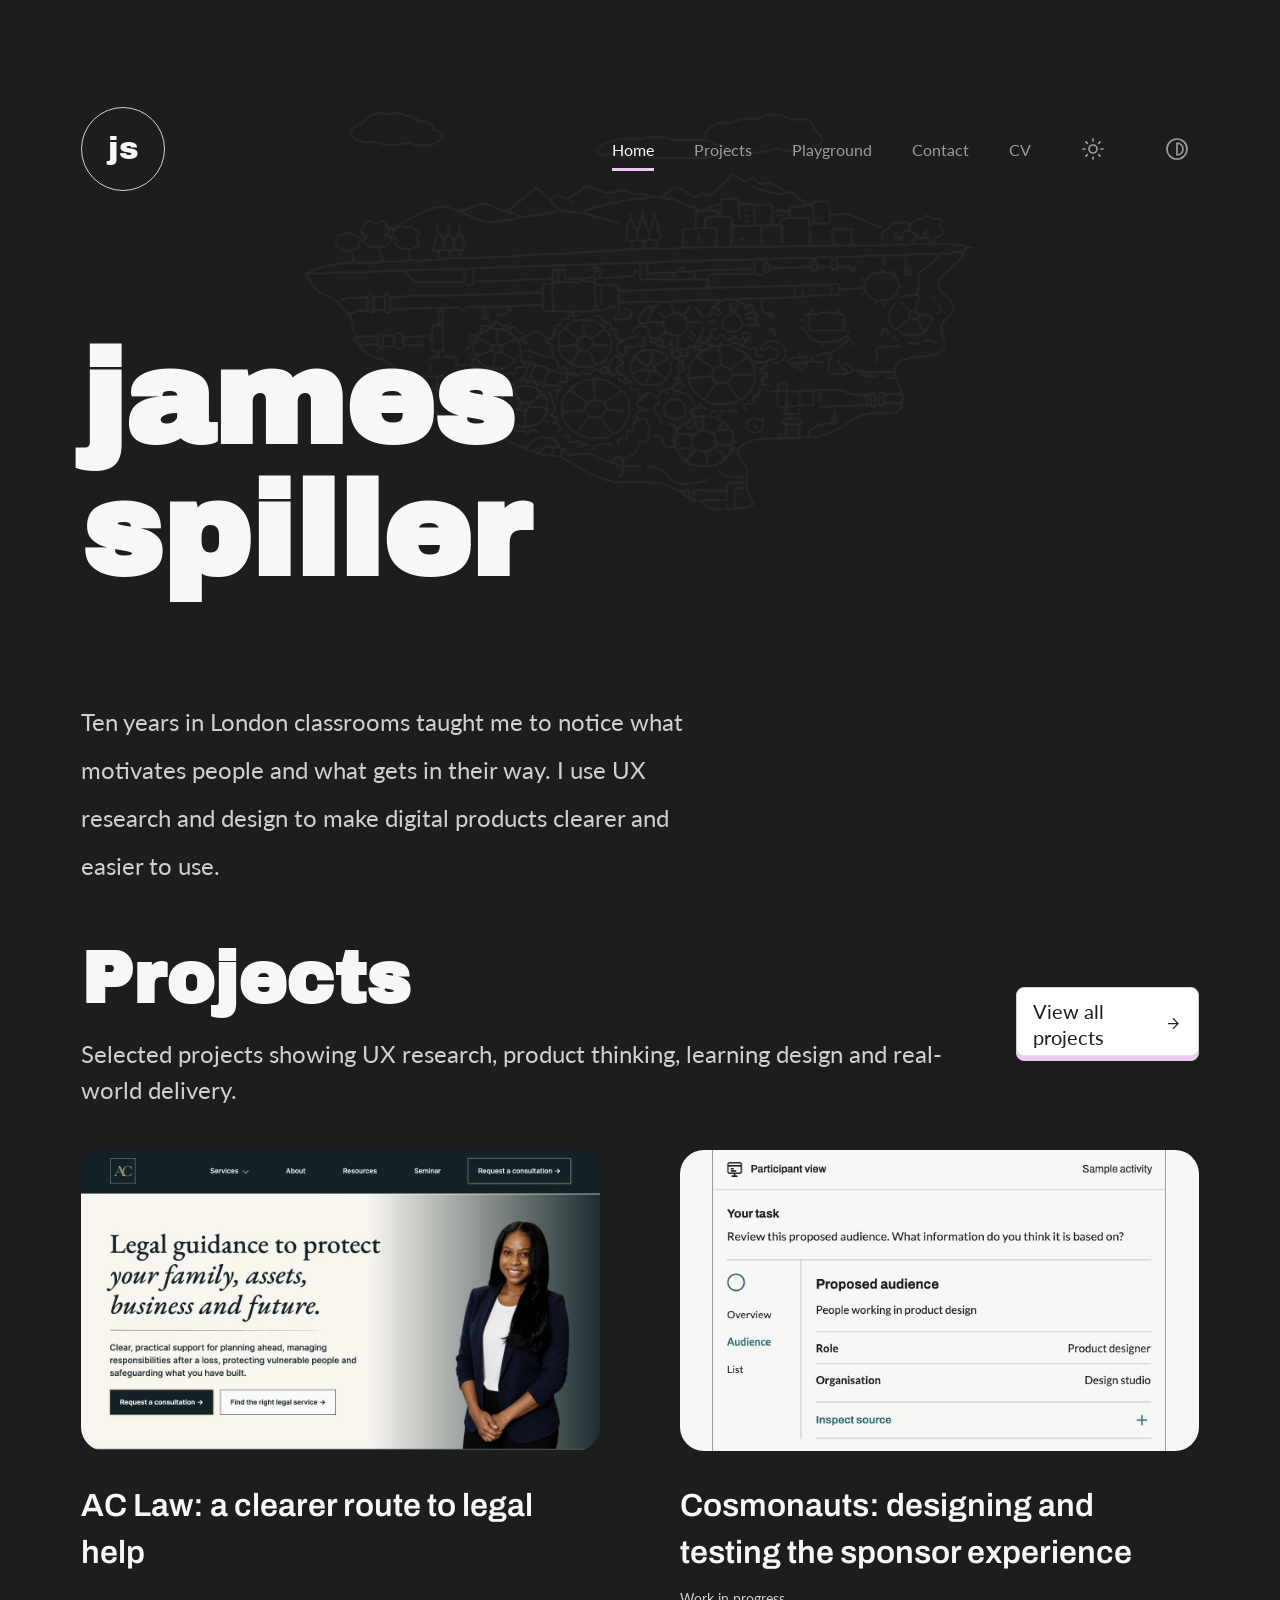
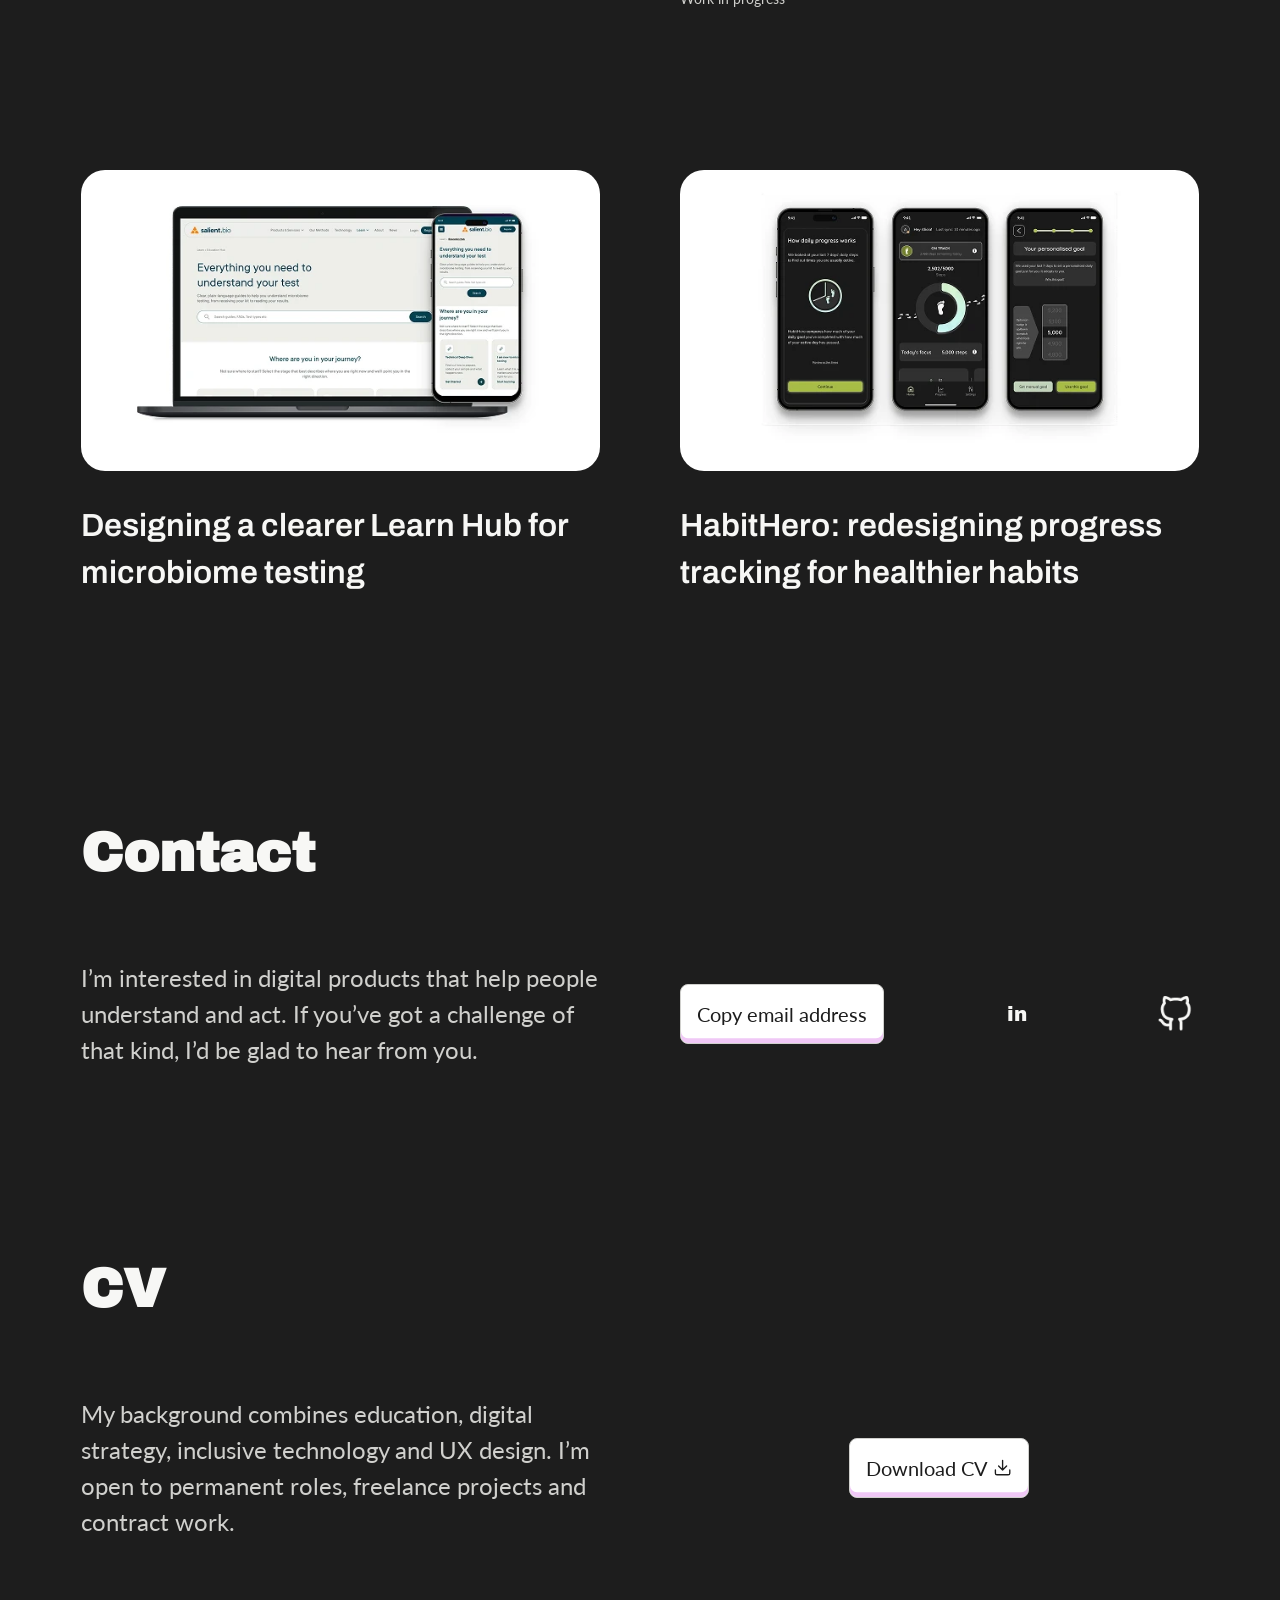
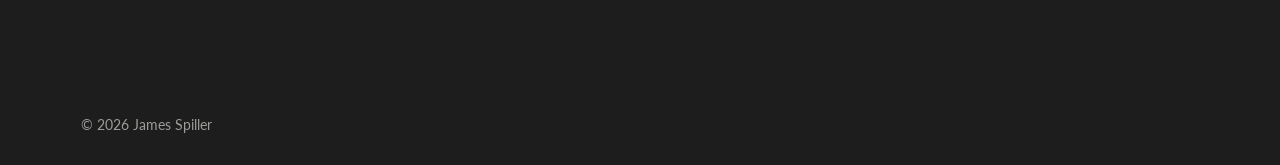
==== index.html @ 22db7d08 "Feature four selected case studies and list all six projects" ====
<!doctype html>
<html lang="en">
  <head>
    <meta charset="utf-8" />
    <meta name="viewport" content="width=device-width, initial-scale=1" />
    <meta
      name="description"
      content="James Spiller combines UX research, accessible design, learning design and AI-enabled prototyping."
    />
    <meta name="theme-color" content="#1d1d1d" />
    <title>James Spiller | UX Designer</title>
    <link rel="icon" href="assets/images/favicon.svg" type="image/svg+xml" />
    <link rel="preconnect" href="https://fonts.googleapis.com" />
    <link rel="preconnect" href="https://fonts.gstatic.com" crossorigin />
    <link
      href="https://fonts.googleapis.com/css2?family=Archivo:wght@400;600;700;900&amp;family=Archivo+Black&amp;family=Lato:wght@400;700&amp;display=swap"
      rel="stylesheet"
    />
    <link rel="stylesheet" href="styles.css?v=147" />
  </head>
  <body id="top" data-page="home">
    <svg class="icon-sprite" aria-hidden="true">
      <symbol id="icon-menu" viewBox="0 0 24 24">
        <path d="M4 5h16M4 12h16M4 19h16" />
      </symbol>
      <symbol id="icon-close" viewBox="0 0 24 24">
        <path d="M18 6 6 18M6 6l12 12" />
      </symbol>
      <symbol id="icon-sun" viewBox="0 0 24 24">
        <circle cx="12" cy="12" r="4" />
        <path d="M12 2v2M12 20v2M4.93 4.93l1.41 1.41M17.66 17.66l1.41 1.41M2 12h2M20 12h2M6.34 17.66l-1.41 1.41M19.07 4.93l-1.41 1.41" />
      </symbol>
      <symbol id="icon-contrast" viewBox="0 0 24 24">
        <circle cx="12" cy="12" r="10" />
        <path d="M12 18a6 6 0 0 0 0-12v12z" />
      </symbol>
      <symbol id="icon-arrow-right" viewBox="0 0 24 24">
        <path d="M5 12h14M12 5l7 7-7 7" />
      </symbol>
      <symbol id="icon-download" viewBox="0 0 24 24">
        <path d="M12 15V3M21 15v4a2 2 0 0 1-2 2H5a2 2 0 0 1-2-2v-4M7 10l5 5 5-5" />
      </symbol>
    </svg>

    <header class="site-header">
      <div class="site-shell header-inner">
        <a class="logo-mark" href="#top" aria-label="James Spiller home">js</a>

        <nav class="desktop-nav" aria-label="Primary navigation">
          <a class="active" href="#top" aria-current="page">Home</a>
          <a href="projects.html">Projects</a>
          <a href="playground.html">Playground</a>
          <a href="#contact">Contact</a>
          <a href="#cv">CV</a>
          <button class="icon-button" type="button" data-action="theme" aria-controls="brightness-panel" aria-expanded="false" aria-label="Open brightness settings" title="Brightness settings">
            <svg aria-hidden="true"><use href="#icon-sun"></use></svg>
          </button>
          <button class="icon-button" type="button" data-action="contrast" aria-controls="contrast-panel" aria-expanded="false" aria-label="Open contrast settings" title="Contrast settings">
            <svg aria-hidden="true"><use href="#icon-contrast"></use></svg>
          </button>
        </nav>

        <button class="menu-button" type="button" aria-controls="mobile-menu" aria-expanded="false" aria-label="Open navigation">
          <svg class="menu-open-icon" aria-hidden="true"><use href="#icon-menu"></use></svg>
          <svg class="menu-close-icon" aria-hidden="true"><use href="#icon-close"></use></svg>
        </button>
      </div>

      <nav class="mobile-menu" id="mobile-menu" aria-label="Mobile navigation" hidden>
        <a href="#top">Home</a>
        <a href="projects.html">Projects</a>
          <a href="playground.html">Playground</a>
        <a href="#contact">Contact</a>
        <a href="#cv">CV</a>
        <div class="mobile-accessibility">
          <button class="icon-button" type="button" data-action="theme" aria-controls="brightness-panel" aria-expanded="false" aria-label="Open brightness settings">
            <svg aria-hidden="true"><use href="#icon-sun"></use></svg>
            <span>Brightness</span>
          </button>
          <button class="icon-button" type="button" data-action="contrast" aria-controls="contrast-panel" aria-expanded="false" aria-label="Open contrast settings">
            <svg aria-hidden="true"><use href="#icon-contrast"></use></svg>
            <span>Contrast</span>
          </button>
        </div>
      </nav>

      <div class="accessibility-panel" id="brightness-panel" role="dialog" aria-label="Brightness settings" hidden>
        <div class="accessibility-setting-row">
          <span class="accessibility-panel-title" id="dark-mode-label">Dark mode</span>
          <label class="accessibility-switch">
            <input type="checkbox" data-setting="dark-mode" aria-labelledby="dark-mode-label" />
            <span aria-hidden="true"></span>
          </label>
        </div>
        <label class="accessibility-slider">
          <span class="accessibility-panel-title">Lightness</span>
          <input class="accessibility-range" type="range" min="0" max="100" step="1" value="0" data-setting="lightness" />
        </label>
      </div>

      <div class="accessibility-panel accessibility-panel-contrast" id="contrast-panel" role="dialog" aria-labelledby="contrast-label" hidden>
        <label class="accessibility-slider">
          <span class="accessibility-panel-title" id="contrast-label">Contrast</span>
          <input class="accessibility-range" type="range" min="0" max="100" step="1" value="0" data-setting="contrast" />
        </label>
      </div>
    </header>

    <main>
      <section class="home-hero" aria-labelledby="hero-title">
        <div class="site-shell hero-main">
          <span class="hero-artwork" aria-hidden="true"></span>
          <span class="hero-sheen-layer" aria-hidden="true"></span>
          <span class="hero-fireworks-layer" aria-hidden="true">
            <svg class="hero-fireworks-vector" viewBox="0 0 669 399" focusable="false">
              <defs>
                <g id="hero-firework-small-pop">
                  <path class="hero-firework-line" d="M0 -3 L0 -11 M0 3 L0 11 M-3 0 L-11 0 M3 0 L11 0 M-2 -2 L-8 -8 M2 -2 L8 -8 M2 2 L8 8 M-2 2 L-8 8" />
                  <circle class="hero-firework-dot" cx="0" cy="0" r="1.25" />
                </g>

                <g id="hero-firework-starburst">
                  <path class="hero-firework-line" d="M0 -5 L0 -24 M0 5 L0 24 M-5 0 L-24 0 M5 0 L24 0 M-4 -4 L-18 -18 M4 -4 L18 -18 M4 4 L18 18 M-4 4 L-18 18" />
                  <g class="hero-firework-dots">
                    <circle class="hero-firework-dot" cx="-10" cy="-25" r="1.35" />
                    <circle class="hero-firework-dot" cx="10" cy="-25" r="1.35" />
                    <circle class="hero-firework-dot" cx="25" cy="-10" r="1.35" />
                    <circle class="hero-firework-dot" cx="25" cy="10" r="1.35" />
                    <circle class="hero-firework-dot" cx="10" cy="25" r="1.35" />
                    <circle class="hero-firework-dot" cx="-10" cy="25" r="1.35" />
                    <circle class="hero-firework-dot" cx="-25" cy="10" r="1.35" />
                    <circle class="hero-firework-dot" cx="-25" cy="-10" r="1.35" />
                  </g>
                </g>

                <g id="hero-firework-ring-burst">
                  <circle class="hero-firework-ring" cx="0" cy="0" r="15" />
                  <path class="hero-firework-line" d="M0 -3 L0 -10 M0 3 L0 10 M-3 0 L-10 0 M3 0 L10 0" />
                  <g class="hero-firework-dots">
                    <circle class="hero-firework-dot" cx="0" cy="-24" r="1.5" />
                    <circle class="hero-firework-dot" cx="17" cy="-17" r="1.5" />
                    <circle class="hero-firework-dot" cx="24" cy="0" r="1.5" />
                    <circle class="hero-firework-dot" cx="17" cy="17" r="1.5" />
                    <circle class="hero-firework-dot" cx="0" cy="24" r="1.5" />
                    <circle class="hero-firework-dot" cx="-17" cy="17" r="1.5" />
                    <circle class="hero-firework-dot" cx="-24" cy="0" r="1.5" />
                    <circle class="hero-firework-dot" cx="-17" cy="-17" r="1.5" />
                  </g>
                </g>

                <g id="hero-firework-alternating-burst">
                  <path class="hero-firework-line" d="M0 -5 L0 -28 M0 5 L0 28 M-5 0 L-28 0 M5 0 L28 0" />
                  <path class="hero-firework-line hero-firework-secondary-line" d="M-4 -4 L-14 -14 M4 -4 L14 -14 M4 4 L14 14 M-4 4 L-14 14" />
                  <g class="hero-firework-dots">
                    <circle class="hero-firework-dot" cx="-20" cy="-20" r="1.25" />
                    <circle class="hero-firework-dot" cx="20" cy="-20" r="1.25" />
                    <circle class="hero-firework-dot" cx="20" cy="20" r="1.25" />
                    <circle class="hero-firework-dot" cx="-20" cy="20" r="1.25" />
                  </g>
                </g>

                <g id="hero-firework-fan-burst">
                  <path class="hero-firework-line" d="M0 7 Q-18 -8 -25 -22 M0 7 Q-10 -12 -12 -29 M0 7 L0 -32 M0 7 Q10 -12 12 -29 M0 7 Q18 -8 25 -22" />
                  <g class="hero-firework-dots">
                    <circle class="hero-firework-dot" cx="-27" cy="-25" r="1.35" />
                    <circle class="hero-firework-dot" cx="-14" cy="-32" r="1.15" />
                    <circle class="hero-firework-dot" cx="0" cy="-35" r="1.5" />
                    <circle class="hero-firework-dot" cx="14" cy="-32" r="1.15" />
                    <circle class="hero-firework-dot" cx="27" cy="-25" r="1.35" />
                  </g>
                </g>

                <g id="hero-firework-curved-burst">
                  <path class="hero-firework-line" d="M0 -4 Q-4 -15 0 -25 M4 0 Q15 -4 25 0 M0 4 Q4 15 0 25 M-4 0 Q-15 4 -25 0 M-3 -3 Q-13 -8 -18 -18 M3 -3 Q13 -8 18 -18 M3 3 Q13 8 18 18 M-3 3 Q-13 8 -18 18" />
                  <circle class="hero-firework-dot" cx="0" cy="0" r="1.5" />
                </g>

                <g id="hero-firework-falling-embers">
                  <path class="hero-firework-line" d="M-18 5 Q-17 14 -20 23 M-7 9 Q-5 18 -7 28 M7 9 Q5 18 7 28 M18 5 Q17 14 20 23" />
                  <circle class="hero-firework-dot" cx="-20" cy="25" r="1.25" />
                  <circle class="hero-firework-dot" cx="-7" cy="30" r="1.1" />
                  <circle class="hero-firework-dot" cx="7" cy="30" r="1.1" />
                  <circle class="hero-firework-dot" cx="20" cy="25" r="1.25" />
                </g>
              </defs>

              <g class="hero-firework-desktop-sequence">
              <g class="hero-firework-event hero-firework-event-one hero-firework-slot-a" transform="translate(72 72) scale(0.85)">
                <path class="hero-firework-trail" pathLength="1" d="M-3 39 Q-1 20 0 3" />
                <g class="hero-firework-burst"><use href="#hero-firework-small-pop" /></g>
              </g>
              <g class="hero-firework-event hero-firework-event-two hero-firework-slot-b" transform="translate(150 42) scale(1.05)">
                <path class="hero-firework-trail" pathLength="1" d="M4 42 Q1 23 0 4" />
                <g class="hero-firework-burst"><use href="#hero-firework-starburst" /></g>
              </g>
              <g class="hero-firework-event hero-firework-event-three hero-firework-slot-c" transform="translate(235 68) scale(0.72)">
                <g class="hero-firework-burst"><use href="#hero-firework-small-pop" /></g>
              </g>
              <g class="hero-firework-event hero-firework-event-four hero-firework-slot-d" transform="translate(320 34) scale(1.05)">
                <g class="hero-firework-burst"><use href="#hero-firework-ring-burst" /></g>
              </g>
              <g class="hero-firework-event hero-firework-event-five hero-firework-slot-e" transform="translate(410 78) scale(1.12)">
                <g class="hero-firework-burst"><use href="#hero-firework-alternating-burst" /></g>
              </g>
              <g class="hero-firework-event hero-firework-event-six hero-firework-slot-f" transform="translate(510 108) scale(1.05)">
                <g class="hero-firework-burst hero-firework-fan"><use href="#hero-firework-fan-burst" /></g>
              </g>
              <g class="hero-firework-event hero-firework-event-seven hero-firework-slot-g" transform="translate(600 96) scale(1.02)">
                <path class="hero-firework-trail" pathLength="1" d="M-4 43 Q-2 22 0 4" />
                <g class="hero-firework-burst"><use href="#hero-firework-starburst" /></g>
              </g>
              <g class="hero-firework-event hero-firework-event-eight hero-firework-slot-c" transform="translate(265 48) scale(1.12)">
                <g class="hero-firework-burst hero-firework-inner-burst"><use href="#hero-firework-small-pop" /></g>
                <g class="hero-firework-burst"><use href="#hero-firework-ring-burst" /></g>
              </g>
              <g class="hero-firework-event hero-firework-event-nine hero-firework-slot-e" transform="translate(455 94) scale(1.08)">
                <g class="hero-firework-burst"><use href="#hero-firework-curved-burst" /></g>
                <g class="hero-firework-fall"><use href="#hero-firework-falling-embers" /></g>
              </g>
              <g class="hero-firework-event hero-firework-event-ten hero-firework-slot-a" transform="translate(110 62) scale(1.28)">
                <g class="hero-firework-burst"><use href="#hero-firework-alternating-burst" /></g>
              </g>
              <g class="hero-firework-event hero-firework-event-eleven hero-firework-slot-g" transform="translate(590 86) scale(0.82)">
                <g class="hero-firework-burst"><use href="#hero-firework-small-pop" /></g>
              </g>
              <g class="hero-firework-event hero-firework-event-fifteen hero-firework-slot-c" transform="translate(205 30) scale(0.72)">
                <g class="hero-firework-burst"><use href="#hero-firework-small-pop" /></g>
              </g>
              <g class="hero-firework-event hero-firework-event-sixteen hero-firework-slot-d" transform="translate(370 72)">
                <path class="hero-firework-trail" pathLength="1" d="M-3 41 Q-1 22 0 4" />
                <g class="hero-firework-burst"><use href="#hero-firework-curved-burst" /></g>
              </g>
              <g class="hero-firework-event hero-firework-event-seventeen hero-firework-slot-f" transform="translate(520 112) scale(0.9)">
                <g class="hero-firework-burst"><use href="#hero-firework-ring-burst" /></g>
              </g>

              <g class="hero-firework-event hero-firework-event-twelve hero-firework-slot-focal" transform="translate(335 50) scale(1.55)">
                <path class="hero-firework-trail" pathLength="1" d="M3 48 Q1 25 0 4" />
                <g class="hero-firework-burst hero-firework-inner-burst"><use href="#hero-firework-small-pop" /></g>
                <g class="hero-firework-burst"><use href="#hero-firework-alternating-burst" /></g>
                <g class="hero-firework-fall"><use href="#hero-firework-falling-embers" /></g>
              </g>
              <g class="hero-firework-event hero-firework-event-thirteen hero-firework-slot-b" transform="translate(150 48) scale(0.92)">
                <g class="hero-firework-burst"><use href="#hero-firework-small-pop" /></g>
              </g>
              <g class="hero-firework-event hero-firework-event-fourteen hero-firework-slot-f" transform="translate(555 108) scale(1.05)">
                <g class="hero-firework-burst"><use href="#hero-firework-ring-burst" /></g>
              </g>
              <g class="hero-firework-event hero-firework-event-eighteen hero-firework-slot-e" transform="translate(470 110) scale(0.75)">
                <g class="hero-firework-burst hero-firework-fan"><use href="#hero-firework-fan-burst" /></g>
              </g>
              </g>

              <g class="hero-firework-mobile-sequence">
                <g class="hero-firework-event hero-firework-mobile-one" transform="translate(540 250) scale(0.85)">
                  <path class="hero-firework-trail" pathLength="1" d="M4 44 Q1 24 0 4" />
                  <g class="hero-firework-burst"><use href="#hero-firework-small-pop" /></g>
                </g>
                <g class="hero-firework-event hero-firework-mobile-two" transform="translate(-10 55) scale(1.05)">
                  <g class="hero-firework-burst"><use href="#hero-firework-starburst" /></g>
                </g>
                <g class="hero-firework-event hero-firework-mobile-three" transform="translate(330 135) scale(0.78)">
                  <g class="hero-firework-burst"><use href="#hero-firework-small-pop" /></g>
                </g>
                <g class="hero-firework-event hero-firework-mobile-four" transform="translate(650 85) scale(1.1)">
                  <g class="hero-firework-burst"><use href="#hero-firework-alternating-burst" /></g>
                </g>
                <g class="hero-firework-event hero-firework-mobile-five" transform="translate(455 235)">
                  <g class="hero-firework-burst"><use href="#hero-firework-ring-burst" /></g>
                  <g class="hero-firework-fall"><use href="#hero-firework-falling-embers" /></g>
                </g>
                <g class="hero-firework-event hero-firework-mobile-six" transform="translate(520 180) scale(1.2)">
                  <path class="hero-firework-trail" pathLength="1" d="M-3 45 Q-1 24 0 4" />
                  <g class="hero-firework-burst"><use href="#hero-firework-starburst" /></g>
                  <g class="hero-firework-fall"><use href="#hero-firework-falling-embers" /></g>
                </g>
                <g class="hero-firework-event hero-firework-mobile-seven" transform="translate(120 270) scale(0.82)">
                  <g class="hero-firework-burst hero-firework-fan"><use href="#hero-firework-fan-burst" /></g>
                </g>
              </g>
            </svg>
          </span>
          <h1 id="hero-title"><a href="#top">james <span>spiller</span></a></h1>
        </div>

        <div class="site-shell hero-intro">
          <p>
            Ten years in London classrooms taught me to notice what motivates people and what gets in their way. I use UX research and design to make digital products clearer and easier to use.
          </p>
        </div>
      </section>

      <section class="projects-preview" id="projects" aria-labelledby="projects-title">
        <div class="site-shell projects-heading">
          <div>
            <h2 id="projects-title">Projects</h2>
            <p>Selected projects showing UX research, product thinking, learning design and real-world delivery.</p>
          </div>
          <a class="button-link" href="projects.html">
            View all projects
            <svg aria-hidden="true"><use href="#icon-arrow-right"></use></svg>
          </a>
        </div>

        <div class="site-shell project-grid">
          <article class="project-item project-card-interactive" id="ac-law" data-project-href="ac-law.html">
          <div class="project-card-normal">
            <a class="project-image-link" href="ac-law.html" aria-label="View the AC Law case study"><img src="assets/images/ac-law/home-hero.jpg" width="1280" height="720" loading="lazy" alt="Shipped AC Law homepage with Amber’s portrait and routes to legal help" /></a>
            <h3><a href="ac-law.html">AC Law: a clearer route to legal help</a></h3>
            <a class="button-link project-cta" href="ac-law.html">View project <svg aria-hidden="true"><use href="#icon-arrow-right"></use></svg></a>
          </div>
          <div class="project-card-hover"><h3 aria-hidden="true">AC Law: a clearer route to legal help</h3><p aria-hidden="true">Research-informed service selection and enquiry information, carried through to a shipped client website. Usability testing is pending.</p><a class="button-link" href="ac-law.html">View project <svg aria-hidden="true"><use href="#icon-arrow-right"></use></svg></a></div>
        </article>

          <article class="project-item project-card-interactive" id="cosmonauts" data-project-href="cosmonauts.html">
          <div class="project-card-normal">
            <a class="project-image-link cosmonauts-project-image" href="cosmonauts.html" aria-label="View the Cosmonauts case study"><img src="assets/images/project-cosmonauts.jpg" width="613" height="412" loading="lazy" alt="Fictional participant task and audience proposal in the public Cosmonauts testing walkthrough" /></a>
            <h3><a href="cosmonauts.html">Cosmonauts: designing and testing the sponsor experience</a></h3>
            <p class="project-card-status">Work in progress</p>
            <a class="button-link project-cta" href="cosmonauts.html">View project <svg aria-hidden="true"><use href="#icon-arrow-right"></use></svg></a>
          </div>
          <div class="project-card-hover"><h3 aria-hidden="true">Cosmonauts: designing and testing the sponsor experience</h3><p aria-hidden="true">Ongoing sponsor discovery, prototype research and experience design for an AI-supported tool, with a testing environment developed alongside the prototype.</p><a class="button-link" href="cosmonauts.html">View project <svg aria-hidden="true"><use href="#icon-arrow-right"></use></svg></a></div>
        </article>

          <article class="project-item project-card-interactive" id="salient-bio" data-project-href="salient-bio.html">
          <div class="project-card-normal">
            <a class="project-image-link" href="salient-bio.html" aria-label="View the Salient Bio case study">
              <img src="assets/images/project-salient-bio.webp" alt="Salient Bio testing website displayed on a laptop and mobile phone" />
            </a>
            <h3><a href="salient-bio.html">Designing a clearer Learn Hub for microbiome testing</a></h3>
            <a class="button-link project-cta" href="salient-bio.html">
              View project
              <svg aria-hidden="true"><use href="#icon-arrow-right"></use></svg>
            </a>
          </div>
          <div class="project-card-hover">
            <h3 aria-hidden="true">Designing a clearer Learn Hub for microbiome testing</h3>
            <p aria-hidden="true">
              A connected information system helping patients and clinicians navigate microbiome
              testing with greater clarity and confidence.
            </p>
            <a class="button-link" href="salient-bio.html">
              View project
              <svg aria-hidden="true"><use href="#icon-arrow-right"></use></svg>
            </a>
          </div>
        </article>

          <article class="project-item project-card-interactive" id="habithero" data-project-href="habit-hero.html">
          <div class="project-card-normal">
            <a class="project-image-link" href="habit-hero.html" aria-label="View the HabitHero project">
              <img src="assets/images/project-habithero.webp" alt="Three HabitHero mobile app screens showing habit progress and goal tracking" />
            </a>
            <h3><a href="habit-hero.html">HabitHero: redesigning progress tracking for healthier habits</a></h3>
            <a class="button-link project-cta" href="habit-hero.html">
              View project
              <svg aria-hidden="true"><use href="#icon-arrow-right"></use></svg>
            </a>
          </div>
          <div class="project-card-hover">
            <h3 aria-hidden="true">HabitHero: redesigning progress tracking for healthier habits</h3>
            <p aria-hidden="true">
              Progress-tracking experience for a wellness rewards app to help life insurance
              customers build healthy habits.
            </p>
            <a class="button-link" href="habit-hero.html">
              View project
              <svg aria-hidden="true"><use href="#icon-arrow-right"></use></svg>
            </a>
          </div>
        </article>

        </div>
      </section>

      <section class="contact-section" id="contact" aria-labelledby="contact-title">
        <div class="site-shell">
          <h2 class="secondary-heading" id="contact-title">Contact</h2>
          <div class="detail-row">
            <p>I’m interested in digital products that help people understand and act. If you’ve got a challenge of that kind, I’d be glad to hear from you.</p>
            <div class="contact-actions" aria-label="Contact links">
              <button class="button-link" type="button" data-copy-email>Copy email address</button>
              <a class="brand-link" href="https://www.linkedin.com/in/james-spiller-uxdesign" target="_blank" rel="noopener noreferrer" aria-label="LinkedIn profile (opens in a new tab)" title="LinkedIn">
                <span aria-hidden="true">in</span>
              </a>
              <a class="brand-link github-mark" href="https://github.com/jamesUXer/" target="_blank" rel="noopener noreferrer" aria-label="GitHub profile (opens in a new tab)" title="GitHub">
              </a>
              <span class="visually-hidden" role="status" aria-live="polite" data-copy-email-status></span>
            </div>
          </div>
        </div>
      </section>

      <section class="cv-section" id="cv" aria-labelledby="cv-title">
        <div class="site-shell">
          <h2 class="secondary-heading" id="cv-title">CV</h2>
          <div class="detail-row">
            <p>
              My background combines education, digital strategy, inclusive technology and UX design.
              I’m open to permanent roles, freelance projects and contract work.
            </p>
            <div class="cv-actions">
              <a
                class="button-link"
                href="assets/documents/james-spiller-cv.pdf"
                target="_blank"
                rel="noopener noreferrer"
                aria-label="Open James Spiller CV PDF in a new tab"
              >
                Download CV
                <svg aria-hidden="true"><use href="#icon-download"></use></svg>
              </a>
            </div>
          </div>
        </div>
      </section>
    </main>

    <footer class="site-footer">
      <div class="site-shell">
        <p>&copy; <span id="year"></span> James Spiller</p>
      </div>
    </footer>

    <script src="scripts.js?v=36"></script>
  </body>
</html>
---- styles.css ----
:root {
  color-scheme: dark;
  /* Primitive colours */
  --colour-neutral-0: #ffffff;
  --colour-neutral-50: #f7f7f5;
  --colour-neutral-100: #f5f5f1;
  --colour-neutral-300: #b9b9b4;
  --colour-neutral-400: #9c9c99;
  --colour-neutral-700: #4d4d4a;
  --colour-neutral-800: #30302f;
  --colour-neutral-900: #1d1d1d;
  --colour-purple-200: #f0c8f6;
  --colour-purple-300: #f49cff;
  --colour-purple-700: #8e3f9c;
  --colour-purple-800: #861e99;
  --colour-green-300: #81d584;
  --colour-green-700: #157123;
  --colour-green-soft-light: #deefdb;
  --colour-green-soft-dark: #2f3e30;
  --colour-teal-300: #71d1c8;
  --colour-teal-700: #006b76;
  --colour-teal-soft-light: #dbeee9;
  --colour-teal-soft-dark: #2c3d3c;
  --colour-amber-300: #f2ad3d;
  --colour-amber-700: #a85600;
  --colour-amber-soft-light: #f4e7cd;
  --colour-amber-soft-dark: #433723;
  --colour-coral-300: #fea18a;
  --colour-coral-700: #95402b;
  --colour-coral-soft-light: #f7e4dc;
  --colour-coral-soft-dark: #463531;

  /* Global semantic roles */
  --surface-page: var(--colour-neutral-900);
  --surface-panel: var(--colour-neutral-0);
  --text-primary: var(--colour-neutral-50);
  --text-secondary: #d0d0cd;
  --text-muted: var(--colour-neutral-400);
  --text-on-panel: var(--colour-neutral-900);
  --border-default: var(--colour-neutral-700);
  --colour-brand-ink: var(--colour-purple-200);
  --focus-ring: var(--colour-purple-300);
  --colour-support-primary: var(--colour-teal-300);
  --colour-support-secondary: var(--colour-amber-300);
  --surface-supporting: #12383a;
  --text-on-support-primary: #071c20;

  /* Case-study narrative roles */
  --stage-discover-ink: var(--colour-green-300);
  --stage-discover-bright: var(--colour-green-300);
  --stage-discover-soft: var(--colour-green-soft-dark);
  --stage-define-ink: var(--colour-teal-300);
  --stage-define-bright: var(--colour-teal-300);
  --stage-define-soft: var(--colour-teal-soft-dark);
  --stage-develop-ink: var(--colour-amber-300);
  --stage-develop-bright: var(--colour-amber-300);
  --stage-develop-soft: var(--colour-amber-soft-dark);
  --stage-outcome-ink: var(--colour-coral-300);
  --stage-outcome-bright: var(--colour-coral-300);
  --stage-outcome-soft: var(--colour-coral-soft-dark);
  --stage-on-bright: var(--colour-neutral-900);

  /* Compatibility aliases for established site components */
  --bg: var(--surface-page);
  --text: var(--text-primary);
  --soft-text: var(--text-secondary);
  --muted-text: var(--text-muted);
  --panel: var(--surface-panel);
  --panel-text: var(--text-on-panel);
  --line: var(--border-default);
  --accent: var(--colour-brand-ink);
  --focus: var(--focus-ring);
  --page-gutter: clamp(1rem, 6.35vw, 6rem);
  --content-width: 82.5rem;
  --font-display: "Archivo Black", "Archivo", sans-serif;
  --font-heading: "Archivo", sans-serif;
  --font-body: "Lato", system-ui, sans-serif;
}

:root[data-theme="light"] {
  color-scheme: light;
  --surface-page: var(--colour-neutral-100);
  --surface-panel: var(--colour-neutral-0);
  --text-primary: var(--colour-neutral-900);
  --text-secondary: var(--colour-neutral-800);
  --text-muted: #5f5f5c;
  --text-on-panel: var(--colour-neutral-900);
  --border-default: var(--colour-neutral-300);
  --colour-brand-ink: var(--colour-purple-700);
  --focus-ring: var(--colour-purple-800);
  --colour-support-primary: var(--colour-teal-700);
  --colour-support-secondary: var(--colour-amber-700);
  --surface-supporting: #e7f3f1;
  --text-on-support-primary: var(--colour-neutral-0);
  --stage-discover-ink: var(--colour-green-700);
  --stage-discover-bright: var(--colour-green-300);
  --stage-discover-soft: var(--colour-green-soft-light);
  --stage-define-ink: var(--colour-teal-700);
  --stage-define-bright: var(--colour-teal-300);
  --stage-define-soft: var(--colour-teal-soft-light);
  --stage-develop-ink: var(--colour-amber-700);
  --stage-develop-bright: var(--colour-amber-300);
  --stage-develop-soft: var(--colour-amber-soft-light);
  --stage-outcome-ink: var(--colour-coral-700);
  --stage-outcome-bright: var(--colour-coral-300);
  --stage-outcome-soft: var(--colour-coral-soft-light);
}

* {
  box-sizing: border-box;
}

html {
  background: var(--bg);
  color: var(--text);
  scroll-behavior: smooth;
  scroll-padding-top: 1rem;
}

body {
  min-width: 320px;
  margin: 0;
  overflow-x: hidden;
  background: var(--bg);
  color: var(--text);
  font-family: var(--font-body);
  transition:
    background-color 180ms ease,
    color 180ms ease;
}

body.menu-open {
  overflow: hidden;
}

body.lightbox-open {
  overflow: hidden;
}

button,
a {
  color: inherit;
  font: inherit;
}

a {
  text-decoration: none;
}

button {
  border: 0;
}

img {
  display: block;
  max-width: 100%;
}

h1,
h2,
h3,
p {
  margin: 0;
}

h1,
h2,
h3 {
  letter-spacing: 0;
}

a:focus-visible,
button:focus-visible {
  outline: 3px solid var(--focus);
  outline-offset: 4px;
}

.visually-hidden {
  position: absolute;
  width: 1px;
  height: 1px;
  overflow: hidden;
  clip-path: inset(50%);
  white-space: nowrap;
}

.skip-link {
  position: fixed;
  z-index: 1000;
  top: 0.75rem;
  left: 0.75rem;
  min-height: 2.75rem;
  padding: 0.75rem 1rem;
  border: 2px solid var(--text);
  border-radius: 0.5rem;
  background: var(--bg);
  color: var(--text);
  font-weight: 700;
  transform: translateY(calc(-100% - 1rem));
  transition: transform 160ms ease;
}

.skip-link:focus {
  transform: translateY(0);
}

.icon-sprite {
  position: absolute;
  width: 0;
  height: 0;
  overflow: hidden;
}

.site-shell {
  width: min(calc(100% - var(--page-gutter) * 2), var(--content-width));
  margin-inline: auto;
}

.site-header {
  position: relative;
  z-index: 20;
  min-height: 18.625rem;
  background: transparent;
}

.header-inner {
  display: flex;
  min-height: 18.625rem;
  align-items: center;
  justify-content: space-between;
}

.logo-mark {
  display: grid;
  width: 5.25rem;
  height: 5.25rem;
  flex: 0 0 auto;
  place-items: center;
  border: 1px solid var(--soft-text);
  border-radius: 50%;
  font-family: var(--font-display);
  font-size: 2rem;
  line-height: 1;
}

.site-header .logo-mark:hover {
  border-color: var(--accent);
  background: var(--accent);
  color: var(--panel-text);
}

.site-header .logo-mark:active {
  border-color: var(--panel);
  background: var(--panel);
  color: var(--panel-text);
}

.desktop-nav {
  display: flex;
  align-items: center;
  gap: 2.5rem;
  color: var(--muted-text);
  font-size: 1rem;
}

.desktop-nav a {
  display: inline-flex;
  min-height: 2.75rem;
  align-items: center;
  position: relative;
  padding-block: 0.7rem;
}

.desktop-nav a::after {
  position: absolute;
  right: 0;
  bottom: 0;
  left: 0;
  height: 0.2rem;
  background: var(--accent);
  content: "";
  opacity: 0;
  transform: scaleX(0.65);
  transition:
    opacity 160ms ease,
    transform 160ms ease;
}

.desktop-nav a:hover,
.desktop-nav a.active {
  color: var(--text);
}

.desktop-nav a:hover::after,
.desktop-nav a.active::after {
  opacity: 1;
  transform: scaleX(1);
}

.icon-button,
.menu-button {
  display: inline-grid;
  place-items: center;
  padding: 0;
  background: transparent;
  color: currentColor;
  cursor: pointer;
}

.icon-button {
  width: 2.75rem;
  height: 2.75rem;
}

.icon-button[aria-expanded="true"] {
  border-radius: 0.35rem;
  box-shadow: 0 0 0 2px var(--accent);
  color: var(--text);
}

.icon-button svg,
.menu-button svg,
.button-link svg {
  width: 1.5rem;
  height: 1.5rem;
  fill: none;
  stroke: currentColor;
  stroke-linecap: round;
  stroke-linejoin: round;
  stroke-width: 1.7;
}

.accessibility-panel {
  position: absolute;
  z-index: 40;
  top: calc(50% + 2.75rem);
  right: max(var(--page-gutter), calc((100vw - var(--content-width)) / 2));
  display: grid;
  width: min(34rem, calc(100% - var(--page-gutter) * 2));
  gap: 2rem;
  border: 1px solid var(--line);
  border-radius: 1rem;
  padding: 2rem;
  background: var(--bg);
  color: var(--text);
  box-shadow: 0 1.25rem 2.75rem rgb(0 0 0 / 0.38);
}

.accessibility-panel[hidden] {
  display: none;
}

.accessibility-panel-contrast {
  width: min(32rem, calc(100% - var(--page-gutter) * 2));
}

.accessibility-setting-row {
  display: grid;
  justify-items: start;
  gap: 1rem;
}

.accessibility-panel-title {
  display: block;
  font-family: var(--font-heading);
  font-size: 1.5rem;
  font-weight: 700;
  line-height: 1.35;
}

.accessibility-switch {
  display: inline-flex;
  position: relative;
  flex: 0 0 auto;
  cursor: pointer;
}

.accessibility-switch input {
  position: absolute;
  width: 1px;
  height: 1px;
  overflow: hidden;
  clip-path: inset(50%);
  white-space: nowrap;
}

.accessibility-switch span {
  display: block;
  position: relative;
  width: 3.75rem;
  height: 2rem;
  border: 2px solid var(--line);
  border-radius: 999px;
  background: var(--bg);
}

.accessibility-switch span::after {
  position: absolute;
  top: 0.1875rem;
  left: 0.1875rem;
  width: 1.375rem;
  height: 1.375rem;
  border-radius: 50%;
  background: var(--text);
  content: "";
  transform: translateX(0);
}

.accessibility-switch input:checked + span {
  border-color: var(--accent);
  background: var(--accent);
}

.accessibility-switch input:checked + span::after {
  background: var(--bg);
  transform: translateX(1.6875rem);
}

.accessibility-switch input:focus-visible + span,
.accessibility-range:focus-visible {
  outline: 3px solid var(--focus);
  outline-offset: 4px;
}

.accessibility-slider {
  display: grid;
  gap: 1.25rem;
}

.accessibility-range {
  width: 100%;
  height: 2rem;
  margin: 0;
  appearance: none;
  background: transparent;
  cursor: pointer;
}

.accessibility-range::-webkit-slider-runnable-track {
  height: 0.375rem;
  border-radius: 999px;
  background: var(--line);
}

.accessibility-range::-webkit-slider-thumb {
  width: 1.75rem;
  height: 1.75rem;
  margin-top: -0.6875rem;
  appearance: none;
  border: 0.25rem solid var(--text);
  border-radius: 50%;
  background: var(--bg);
}

.accessibility-range::-moz-range-track {
  height: 0.375rem;
  border: 0;
  border-radius: 999px;
  background: var(--line);
}

.accessibility-range::-moz-range-thumb {
  width: 1.25rem;
  height: 1.25rem;
  border: 0.25rem solid var(--text);
  border-radius: 50%;
  background: var(--bg);
}

.menu-button,
.mobile-menu {
  display: none;
}

.home-hero {
  --hero-firework-green: #81d584;
  --hero-firework-turquoise: #71d1c8;
  --hero-firework-amber: #f2ad3d;
  --hero-firework-coral: #fea18a;
  --hero-firework-purple: #f0c8f6;
  min-height: 37.5rem;
}

.hero-main {
  position: relative;
  min-height: 21.5rem;
}

.hero-artwork {
  position: absolute;
  z-index: 0;
  top: -11.625rem;
  left: 50%;
  display: block;
  width: 41.82rem;
  aspect-ratio: 669 / 399;
  background: var(--line);
  -webkit-mask: url("assets/images/hero-artwork-transparent-2x.png") center / contain no-repeat;
  mask: url("assets/images/hero-artwork-transparent-2x.png") center / contain no-repeat;
  opacity: 0.75;
  pointer-events: none;
  transform: translateX(-50%);
}

.hero-sheen-layer {
  position: absolute;
  z-index: 0;
  top: -11.625rem;
  left: 50%;
  display: block;
  width: 41.82rem;
  aspect-ratio: 669 / 399;
  mix-blend-mode: screen;
  pointer-events: none;
  transform: translateX(-50%);
}

.hero-sheen-vector {
  display: block;
  width: 100%;
  height: 100%;
  overflow: visible;
  pointer-events: none;
}

.hero-sheen-pass {
  opacity: 0;
}

.hero-sheen-pass use {
  fill: none;
  stroke-linecap: round;
  stroke-linejoin: round;
  vector-effect: non-scaling-stroke;
  will-change: stroke-dashoffset;
}

.hero-sheen-glow {
  stroke: var(--accent);
  stroke-width: 9;
  opacity: 0.62;
  filter: blur(3.2px);
}

.hero-sheen-refraction {
  stroke: color-mix(in srgb, var(--colour-support-primary) 78%, white);
  stroke-width: 4.6;
  opacity: 0.94;
  filter: drop-shadow(1.2px 0 1.4px var(--colour-support-secondary));
  transform: translate(0.35px, 0.35px);
}

.hero-sheen-core {
  stroke: rgb(255 255 255 / 0.96);
  stroke-width: 1.25;
  filter: drop-shadow(0 0 1.8px var(--accent));
}

.hero-sheen-opening-pass .hero-sheen-glow {
  stroke-width: 10;
  opacity: 0.46;
  filter: blur(4.4px);
}

.hero-sheen-opening-pass .hero-sheen-refraction {
  stroke-width: 4;
  opacity: 0.72;
  filter: drop-shadow(0.8px 0 1.8px var(--accent));
}

.hero-sheen-opening-pass .hero-sheen-core {
  stroke-width: 1;
  opacity: 0.88;
  filter: drop-shadow(0 0 2.2px var(--accent));
}

:root[data-theme="light"] .hero-sheen-layer {
  mix-blend-mode: normal;
}

:root[data-theme="light"] .hero-sheen-glow {
  opacity: 0.42;
}

:root[data-theme="light"] .hero-sheen-core {
  stroke: color-mix(in srgb, var(--accent) 42%, white);
}

.hero-fireworks-layer {
  position: absolute;
  z-index: 0;
  top: -11.625rem;
  left: 50%;
  display: block;
  width: 41.82rem;
  aspect-ratio: 669 / 399;
  opacity: 0.82;
  pointer-events: none;
  transform: translateX(-50%);
}

.hero-fireworks-vector {
  display: block;
  width: 100%;
  height: 100%;
  overflow: visible;
  pointer-events: none;
}

.hero-firework-mobile-sequence {
  display: none;
}

.hero-firework-event {
  --burst-delay: 1.45s;
  --burst-duration: 1.35s;
  --trail-delay: 0.95s;
  --trail-duration: 0.62s;
  --fall-delay: 6.05s;
  --fall-duration: 1.85s;
  color: var(--firework-colour);
}

.hero-firework-line,
.hero-firework-ring,
.hero-firework-trail {
  fill: none;
  stroke: currentColor;
  stroke-width: 1.2;
  stroke-linecap: round;
  stroke-linejoin: round;
  vector-effect: non-scaling-stroke;
}

.hero-firework-ring {
  stroke-width: 0.9;
  stroke-dasharray: 1.4 3.4;
}

.hero-firework-secondary-line {
  stroke-width: 0.95;
}

.hero-firework-dot {
  fill: currentColor;
  stroke: none;
}

.hero-firework-trail {
  opacity: 0;
  stroke-width: 1.4;
  stroke-dasharray: 1;
  stroke-dashoffset: 1;
  animation: hero-firework-launch var(--trail-duration) cubic-bezier(0.3, 0.65, 0.35, 1)
    var(--trail-delay) both;
}

.hero-firework-burst {
  opacity: 0;
  transform-box: fill-box;
  transform-origin: center;
  animation: hero-firework-burst var(--burst-duration) cubic-bezier(0.16, 0.72, 0.24, 1)
    var(--burst-delay) both;
}

.hero-firework-fan {
  transform-origin: center bottom;
}

.hero-firework-fall {
  opacity: 0;
  transform-box: fill-box;
  transform-origin: center;
  animation: hero-firework-fall var(--fall-duration) ease-out var(--fall-delay) both;
}

.hero-firework-event-one {
  --firework-colour: var(--hero-firework-green);
}

.hero-firework-event-two {
  --firework-colour: var(--hero-firework-amber);
  --trail-delay: 1.35s;
  --burst-delay: 1.85s;
  --burst-duration: 1.8s;
}

.hero-firework-event-three {
  --firework-colour: var(--hero-firework-turquoise);
  --burst-delay: 2.35s;
  --burst-duration: 1.15s;
}

.hero-firework-event-four {
  --firework-colour: var(--hero-firework-coral);
  --burst-delay: 2.75s;
  --burst-duration: 1.9s;
}

.hero-firework-event-five {
  --firework-colour: var(--hero-firework-green);
  --burst-delay: 3.25s;
  --burst-duration: 2s;
}

.hero-firework-event-six {
  --firework-colour: var(--hero-firework-amber);
  --burst-delay: 3.75s;
  --burst-duration: 1.8s;
}

.hero-firework-event-seven {
  --firework-colour: var(--hero-firework-turquoise);
  --trail-delay: 4.05s;
  --trail-duration: 0.65s;
  --burst-delay: 4.55s;
  --burst-duration: 1.9s;
}

.hero-firework-event-eight {
  --firework-colour: var(--hero-firework-coral);
  --burst-delay: 5.15s;
  --burst-duration: 2s;
}

.hero-firework-event-eight .hero-firework-inner-burst {
  --burst-delay: 4.9s;
  --burst-duration: 1.1s;
}

.hero-firework-event-nine {
  --firework-colour: var(--hero-firework-green);
  --burst-delay: 5.55s;
  --burst-duration: 2.15s;
}

.hero-firework-event-ten {
  --firework-colour: var(--hero-firework-amber);
  --burst-delay: 6.15s;
  --burst-duration: 2s;
}

.hero-firework-event-eleven {
  --firework-colour: var(--hero-firework-coral);
  --burst-delay: 6.75s;
  --burst-duration: 1.25s;
}

.hero-firework-event-fifteen {
  --firework-colour: var(--hero-firework-turquoise);
  --burst-delay: 3.45s;
  --burst-duration: 1.1s;
}

.hero-firework-event-sixteen {
  --firework-colour: var(--hero-firework-coral);
  --trail-delay: 4.65s;
  --trail-duration: 0.6s;
  --burst-delay: 5.08s;
  --burst-duration: 1.55s;
}

.hero-firework-event-seventeen {
  --firework-colour: var(--hero-firework-green);
  --burst-delay: 6.55s;
  --burst-duration: 1.55s;
}

.hero-firework-event-twelve {
  --firework-colour: var(--hero-firework-purple);
  --trail-delay: 7.45s;
  --trail-duration: 0.7s;
  --burst-delay: 8.2s;
  --burst-duration: 1.8s;
  --fall-delay: 8.55s;
  --fall-duration: 1.45s;
}

.hero-firework-event-twelve .hero-firework-inner-burst {
  --burst-delay: 8s;
  --burst-duration: 1.1s;
}

.hero-firework-event-thirteen {
  --firework-colour: var(--hero-firework-purple);
  --burst-delay: 8.15s;
  --burst-duration: 1.4s;
}

.hero-firework-event-fourteen {
  --firework-colour: var(--hero-firework-purple);
  --burst-delay: 8.4s;
  --burst-duration: 1.5s;
}

.hero-firework-event-eighteen {
  --firework-colour: var(--hero-firework-purple);
  --burst-delay: 8.72s;
  --burst-duration: 1.15s;
}

.hero-firework-mobile-one {
  --firework-colour: var(--hero-firework-green);
  --trail-delay: 0.65s;
  --trail-duration: 0.55s;
  --burst-delay: 1.05s;
  --burst-duration: 1.25s;
}

.hero-firework-mobile-two {
  --firework-colour: var(--hero-firework-amber);
  --burst-delay: 1.55s;
  --burst-duration: 1.5s;
}

.hero-firework-mobile-three {
  --firework-colour: var(--hero-firework-turquoise);
  --burst-delay: 2.05s;
  --burst-duration: 1.1s;
}

.hero-firework-mobile-four {
  --firework-colour: var(--hero-firework-coral);
  --burst-delay: 2.8s;
  --burst-duration: 1.7s;
}

.hero-firework-mobile-five {
  --firework-colour: var(--hero-firework-green);
  --burst-delay: 3.55s;
  --burst-duration: 1.65s;
  --fall-delay: 4.05s;
  --fall-duration: 1.2s;
}

.hero-firework-mobile-six {
  --firework-colour: var(--hero-firework-purple);
  --trail-delay: 4.55s;
  --trail-duration: 0.55s;
  --burst-delay: 5s;
  --burst-duration: 1.8s;
  --fall-delay: 5.35s;
  --fall-duration: 1.45s;
}

.hero-firework-mobile-seven {
  --firework-colour: var(--hero-firework-purple);
  --burst-delay: 5.45s;
  --burst-duration: 1.2s;
}

:root[data-theme="light"] .home-hero {
  --hero-firework-green: #358f40;
  --hero-firework-turquoise: #228a8f;
  --hero-firework-amber: #be7012;
  --hero-firework-coral: #b55d48;
  --hero-firework-purple: #8e3f9c;
}

:root[data-theme="light"] .hero-fireworks-layer {
  opacity: 0.8;
}

@keyframes hero-firework-burst {
  0% {
    opacity: 0;
    transform: scale(0.1) rotate(-5deg);
  }

  16% {
    opacity: 0.96;
    transform: scale(0.72) rotate(-1deg);
  }

  28% {
    opacity: 1;
    transform: scale(1) rotate(0deg);
  }

  56% {
    opacity: 0.92;
    transform: scale(1.04) rotate(1deg);
  }

  100% {
    opacity: 0;
    transform: translateY(3px) scale(1.16) rotate(3deg);
  }
}

@keyframes hero-firework-launch {
  0% {
    opacity: 0;
    stroke-dashoffset: 1;
    transform: translateY(7px);
  }

  18% {
    opacity: 0.9;
  }

  72% {
    opacity: 1;
    stroke-dashoffset: 0;
    transform: translateY(0);
  }

  100% {
    opacity: 0;
    stroke-dashoffset: 0;
    transform: translateY(-3px);
  }
}

@keyframes hero-firework-fall {
  0% {
    opacity: 0;
    transform: translateY(-2px) scale(0.92);
  }

  18% {
    opacity: 0.82;
  }

  100% {
    opacity: 0;
    transform: translateY(12px) scale(1.02);
  }
}

@media (min-width: 761px) and (max-width: 1100px) {
  .hero-fireworks-layer {
    opacity: 0.68;
  }

  :root[data-theme="light"] .hero-fireworks-layer {
    opacity: 0.66;
  }

  .hero-firework-event {
    transform-box: view-box;
    transform-origin: 0 0;
  }

  .hero-firework-event-one {
    transform: translate(45px, 105px) scale(0.7);
  }

  .hero-firework-event-two {
    transform: translate(115px, 70px) scale(0.8);
  }

  .hero-firework-event-three {
    transform: translate(175px, 105px) scale(0.7);
  }

  .hero-firework-event-four,
  .hero-firework-event-eight {
    transform: translate(270px, 95px) scale(0.75);
  }

  .hero-firework-event-five {
    transform: translate(370px, 100px) scale(0.78);
  }

  .hero-firework-event-six {
    transform: translate(480px, 105px) scale(0.75);
  }

  .hero-firework-event-seven {
    transform: translate(610px, 100px) scale(0.72);
  }

  .hero-firework-event-nine {
    transform: translate(475px, 100px) scale(0.72);
  }

  .hero-firework-event-ten {
    transform: translate(60px, 108px) scale(0.9);
  }

  .hero-firework-event-eleven {
    transform: translate(610px, 92px) scale(0.65);
  }

  .hero-firework-event-fifteen {
    transform: translate(205px, 110px) scale(0.65);
  }

  .hero-firework-event-sixteen {
    transform: translate(350px, 110px) scale(0.7);
  }

  .hero-firework-event-seventeen {
    transform: translate(500px, 112px) scale(0.7);
  }

  .hero-firework-event-twelve {
    transform: translate(155px, 65px) scale(1);
  }

  .hero-firework-event-thirteen {
    transform: translate(75px, 110px) scale(0.7);
  }

  .hero-firework-event-fourteen {
    transform: translate(560px, 105px) scale(0.75);
  }

  .hero-firework-event-eighteen {
    transform: translate(430px, 112px) scale(0.65);
  }
}

.hero-main h1 {
  position: relative;
  z-index: 1;
  width: 31.5rem;
  padding-top: 2.25rem;
  font-family: var(--font-display);
  font-size: 8.25rem;
  font-weight: 900;
  line-height: 1;
}

.hero-main h1 span {
  display: block;
}

.skill-row {
  display: grid;
  min-height: 3.5rem;
  grid-template-columns: 12.75rem 9.3125rem 5.5rem 13.375rem;
  gap: 4.5rem;
  align-items: center;
  color: var(--muted-text);
  font-family: var(--font-heading);
  font-size: 0.875rem;
  font-weight: 400;
  text-transform: uppercase;
}

.hero-intro {
  min-height: 12.5rem;
  padding-top: 3.5rem;
}

.hero-intro p {
  width: min(100%, 40.5rem);
  color: var(--soft-text);
  font-size: 1.5rem;
  line-height: 2;
}

.projects-preview {
  min-height: 90.5rem;
}

.projects-heading {
  display: flex;
  min-height: 15.75rem;
  align-items: center;
  justify-content: space-between;
  gap: 3rem;
}

.projects-heading > div {
  display: grid;
  gap: 1rem;
}

.projects-heading h2 {
  font-family: var(--font-display);
  font-size: 4.5rem;
  line-height: 1.1;
}

.projects-heading p,
.projects-page-hero p {
  color: var(--soft-text);
  font-size: 1.5rem;
  line-height: 1.5;
}

.button-link {
  position: relative;
  display: inline-flex;
  width: fit-content;
  min-height: 3.75rem;
  align-items: center;
  justify-content: center;
  gap: 0.3rem;
  border: 1px solid var(--soft-text);
  border-radius: 0.5rem;
  padding: 0.65rem 1rem;
  background: var(--panel);
  color: var(--panel-text);
  font-family: var(--font-body);
  font-size: 1.25rem;
  line-height: 1.3;
  cursor: pointer;
  box-shadow: inset 0 -0.3rem 0 var(--accent);
  transition:
    background-color 160ms ease,
    border-color 160ms ease,
    color 160ms ease,
    transform 160ms ease,
    box-shadow 160ms ease;
}

:root[data-theme="light"] .button-link {
  border-color: var(--text);
  background: var(--text);
  color: var(--bg);
  box-shadow: inset 0 -0.3rem 0 var(--accent);
}

@media (hover: hover) and (pointer: fine) {
  .button-link:hover {
    background: var(--accent);
    color: var(--panel-text);
    transform: translateY(-2px);
    box-shadow:
      inset 0 -0.4rem 0 var(--accent),
      0 0.375rem 1rem rgb(0 0 0 / 0.18);
  }

  :root[data-theme="light"] .button-link:hover {
    border-color: var(--accent);
    background: var(--accent);
    color: var(--colour-neutral-0);
  }
}

.button-link:active {
  border-color: var(--panel);
  background: var(--bg);
  color: var(--text);
  transform: translateY(0);
  box-shadow: inset 0 -0.2rem 0 var(--accent);
}

:root[data-theme="light"] .button-link:active {
  border-color: var(--focus);
  background: var(--focus);
  color: var(--colour-neutral-0);
  box-shadow: inset 0 -0.2rem 0 var(--accent);
}

.button-link svg {
  width: 1.2rem;
  height: 1.2rem;
}

.project-grid {
  display: grid;
  grid-template-columns: repeat(2, minmax(0, 38.75rem));
  gap: 5rem;
}

.project-item {
  position: relative;
  height: 33.75rem;
  min-width: 0;
  container-type: inline-size;
}

.project-image-link {
  display: block;
  width: 100%;
  aspect-ratio: 31 / 18;
  overflow: hidden;
  border-radius: 1.5rem;
  background: var(--panel);
}

.project-image-link img {
  width: calc(100% + 4px);
  max-width: none;
  height: calc(100% + 4px);
  margin: -2px;
  object-fit: cover;
  transition: transform 220ms ease;
}

a.project-image-link:hover img {
  transform: scale(1.015);
}

.project-item h3,
.projects-index .project-item h2 {
  margin-top: 2rem;
  font-family: var(--font-heading);
  font-size: 2rem;
  font-weight: 600;
  line-height: 1.45;
}

.project-cta {
  display: none;
  margin-top: 1rem;
}

.project-card-normal {
  height: 100%;
  transition: opacity 160ms ease;
}

.project-card-interactive[data-project-href] {
  cursor: pointer;
}

.project-card-hover {
  position: absolute;
  z-index: 2;
  inset: 0;
  display: grid;
  align-content: center;
  justify-items: start;
  gap: clamp(1rem, 3cqw, 1.5rem);
  border: 1px solid var(--text);
  border-radius: 1.5rem;
  padding-block: clamp(2rem, 8cqw, 5rem);
  padding-inline: clamp(2rem, 10cqw, 5rem);
  background: var(--bg);
  opacity: 0;
  pointer-events: none;
  transition: opacity 160ms ease;
}

.project-card-hover h2,
.project-card-hover h3 {
  margin: 0;
  font-family: var(--font-heading);
  font-size: 2rem;
  font-weight: 600;
  line-height: 1.45;
}

.projects-index .project-card-hover h2 {
  margin: 0;
}

.project-card-hover p {
  margin: 0;
  color: var(--text);
  font-size: 1.125rem;
  font-weight: 400;
  line-height: 1.75rem;
}

.project-card-hover .button-link {
  margin-top: clamp(0.25rem, 1.5cqw, 0.75rem);
}

.project-card-interactive:hover .project-card-normal,
.project-card-interactive:focus-within .project-card-normal {
  opacity: 0;
}

.project-card-interactive:hover .project-card-hover,
.project-card-interactive:focus-within .project-card-hover {
  opacity: 1;
  pointer-events: auto;
}

.contact-section {
  min-height: 27.25rem;
  padding-top: 5rem;
}

.cv-section {
  min-height: 31.375rem;
  padding-top: 5rem;
}

.secondary-heading {
  font-family: var(--font-display);
  font-size: 3.375rem;
  line-height: 1;
}

.detail-row {
  display: grid;
  grid-template-columns: minmax(0, 40.625rem) minmax(0, 40.625rem);
  gap: 5rem;
  align-items: center;
  margin-top: 5rem;
}

.detail-row > p {
  width: 100%;
  max-width: 40.625rem;
  color: var(--soft-text);
  font-size: 1.5rem;
  line-height: 1.5;
}

.contact-actions {
  display: flex;
  position: relative;
  width: 100%;
  max-width: 40.625rem;
  flex-wrap: wrap;
  align-items: center;
  justify-content: space-between;
  gap: 1rem;
}

.cv-actions {
  display: flex;
  width: 100%;
  max-width: 40.625rem;
  justify-content: center;
}

.brand-link {
  display: grid;
  width: 3rem;
  height: 3rem;
  place-items: center;
  color: var(--text);
  font-family: var(--font-display);
  font-size: 1.25rem;
  transition: color 160ms ease;
}

.brand-link:focus-visible {
  color: var(--accent);
}

@media (hover: hover) and (pointer: fine) {
  .brand-link:hover {
    color: var(--accent);
  }
}

.github-mark {
  border-radius: 50%;
}

.github-mark::before {
  content: "";
  width: 2.25rem;
  height: 2.25rem;
  background-color: currentColor;
  -webkit-mask: url("assets/images/github-mark.webp") center / contain no-repeat;
  mask: url("assets/images/github-mark.webp") center / contain no-repeat;
}

.pending-link[aria-disabled="true"] {
  cursor: not-allowed;
}

.site-footer {
  color: var(--muted-text);
  padding-block: 2rem;
}

.site-footer p {
  font-size: 0.875rem;
}

/* Projects page */

.projects-header {
  min-height: 18.625rem;
  background: transparent;
}

.projects-header .header-inner {
  min-height: 18.625rem;
}

.projects-page-hero {
  position: relative;
  min-height: 22rem;
  margin-top: -5.625rem;
  padding-top: 4.25rem;
}

.projects-hero-art {
  position: absolute;
  z-index: 0;
  top: -6rem;
  left: 50%;
  display: block;
  width: 41.82rem;
  aspect-ratio: 669 / 399;
  background: var(--line);
  -webkit-mask: url("assets/images/hero-artwork-transparent.png") center / contain no-repeat;
  mask: url("assets/images/hero-artwork-transparent.png") center / contain no-repeat;
  opacity: 0.18;
  pointer-events: none;
  transform: translateX(-50%);
}

.projects-page-hero .site-shell {
  position: relative;
  z-index: 1;
}

.projects-page-hero h1 {
  font-family: var(--font-display);
  font-size: 4.5rem;
  line-height: 1.1;
}

.projects-page-hero p {
  margin-top: 1rem;
}

.projects-index {
  padding-bottom: 7rem;
}

.projects-index .project-item h2 {
  font-size: 2rem;
}

.progress-section {
  padding-block: 0 7rem;
}

.progress-heading h2 {
  font-family: var(--font-display);
  font-size: 4.5rem;
  line-height: 1.15;
}

.progress-heading p {
  margin-top: 0.75rem;
  color: var(--soft-text);
  font-size: 1.5rem;
}

.progress-grid {
  display: grid;
  grid-template-columns: repeat(3, minmax(0, 1fr));
  gap: 7rem 2.5rem;
  margin-top: 6.5rem;
}

.progress-item {
  position: relative;
  display: block;
  height: 20.25rem;
  min-width: 0;
  overflow: hidden;
  border-radius: 1.5rem;
  color: inherit;
}

.progress-card-normal {
  height: 100%;
  padding-top: 2rem;
  transition: opacity 160ms ease;
}

.eyebrow {
  margin-bottom: 1.5rem;
  font-family: var(--font-heading);
  font-size: 1rem;
  font-weight: 600;
}

.progress-media {
  display: grid;
  height: 10rem;
  overflow: hidden;
  place-items: center;
  border-radius: 1rem;
}

.progress-media img {
  width: calc(100% + 4px);
  max-width: none;
  height: calc(100% + 4px);
  margin: -2px;
  object-fit: cover;
}

.progress-item h3 {
  margin-top: 1.25rem;
  font-family: var(--font-heading);
  font-size: 1.5rem;
  font-weight: 600;
  line-height: 1.25;
}

.progress-card-hover {
  position: absolute;
  z-index: 2;
  inset: 0;
  display: flex;
  flex-direction: column;
  align-items: flex-start;
  border: 1px solid var(--text);
  border-radius: 1.5rem;
  padding: 1.5rem 2rem 1rem;
  background: var(--bg);
  opacity: 0;
  pointer-events: none;
  transition: opacity 160ms ease;
}

.progress-card-hover h3 {
  display: -webkit-box;
  min-height: 0;
  overflow: hidden;
  margin-top: 0;
  line-clamp: 2;
  -webkit-box-orient: vertical;
  -webkit-line-clamp: 2;
}

.progress-card-hover .progress-description {
  display: -webkit-box;
  min-height: 0;
  overflow: hidden;
  margin-top: 1.75rem;
  color: var(--text);
  font-size: 1rem;
  line-height: 1.5;
  line-clamp: 3;
  -webkit-box-orient: vertical;
  -webkit-line-clamp: 3;
}

.progress-card-hover .button-link {
  max-width: 100%;
  flex-shrink: 0;
  margin-top: auto;
  white-space: nowrap;
}

.progress-card-interactive:focus-visible .progress-card-normal {
  opacity: 0;
}

.progress-card-interactive:focus-visible .progress-card-hover {
  opacity: 1;
}

.progress-card-interactive:focus-visible {
  outline: 3px solid var(--focus);
  outline-offset: 4px;
}

@media (hover: hover) and (pointer: fine) {
  .progress-card-interactive:hover .progress-card-normal {
    opacity: 0;
  }

  .progress-card-interactive:hover .progress-card-hover {
    opacity: 1;
  }
}

@media (hover: none), (pointer: coarse) {
  .progress-item {
    height: auto;
    min-height: 20.25rem;
  }

  .progress-card-normal {
    padding-bottom: 0.5rem;
  }

  .progress-card-normal .project-cta {
    display: inline-flex;
  }

  .progress-card-hover {
    display: none;
  }
}

.progress-heading h2 a {
  color: inherit;
}

.work-in-progress-header,
.work-in-progress-header .header-inner {
  min-height: 8.5rem;
}

.work-in-progress-page {
  padding: 1.5rem 0 clamp(4rem, 8vw, 7.5rem);
}

.work-in-progress-intro {
  padding-bottom: clamp(4rem, 8vw, 7rem);
}

.work-in-progress-intro .eyebrow {
  margin-top: 2.25rem;
}

.work-in-progress-intro h1 {
  max-width: 62rem;
  font-family: var(--font-display);
  font-size: clamp(3rem, 6vw, 5.75rem);
  line-height: 1;
}

.work-in-progress-intro > p:last-of-type {
  max-width: 52rem;
  margin-top: 2rem;
  color: var(--soft-text);
  font-size: 1.25rem;
  line-height: 1.55;
}

.work-project-nav {
  display: flex;
  flex-wrap: wrap;
  gap: 1rem 2rem;
  margin-top: 2.5rem;
}

.work-project-nav a {
  min-height: 2.75rem;
  color: var(--accent);
  font-family: var(--font-heading);
  font-weight: 700;
  text-decoration: underline;
  text-underline-offset: 0.3rem;
}

.work-project {
  scroll-margin-top: 6rem;
  border-top: 1px solid var(--line);
  padding-block: clamp(4rem, 8vw, 7rem);
}

.work-project-opening > .case-study-back {
  margin-bottom: 2rem;
}

.work-project-status {
  display: inline-flex;
  min-height: 2.25rem;
  align-items: center;
  border: 1px solid var(--line);
  border-radius: 999px;
  padding: 0.35rem 0.8rem;
  color: var(--soft-text);
  font-family: var(--font-heading);
  font-size: 0.875rem;
  font-weight: 700;
  letter-spacing: 0.02em;
}

.work-project h2 {
  max-width: 65rem;
  margin-top: 1.5rem;
  font-family: var(--font-display);
  font-size: clamp(2.75rem, 5.3vw, 5.25rem);
  line-height: 1.05;
}

.work-project .case-study-tags {
  justify-content: flex-start;
}

.work-project-media {
  display: grid;
  width: 100%;
  min-height: 22rem;
  overflow: hidden;
  margin: 0;
  place-items: center;
  border: 1px solid var(--line);
  border-radius: 1.25rem;
  padding: clamp(1rem, 4vw, 3rem);
  background: var(--panel);
}

.work-project-media img {
  width: auto;
  height: auto;
  max-height: 44rem;
  object-fit: contain;
}

.work-project-media-phone img {
  width: min(100%, 24.375rem);
}

.legal-portfolio-media img {
  width: 10.3125rem;
}

.spellquest-media img {
  width: min(100%, 25.8125rem);
}

.work-project .case-study-intro {
  max-width: 54rem;
}

.work-project .case-study-meta {
  grid-template-columns: repeat(4, minmax(0, 1fr));
}

.work-project-next-step {
  max-width: 54rem;
  margin-top: 3rem;
  border-left: 0.3rem solid var(--accent);
  padding-left: 1.25rem;
}

.work-project-next-step strong {
  font-family: var(--font-heading);
  font-size: 1rem;
}

.work-project-next-step p {
  margin-top: 0.65rem;
  color: var(--soft-text);
  font-size: 1.125rem;
  line-height: 1.55;
}

.logger-project .progress-media img {
  object-position: center 12%;
}

.lawyer-project .progress-media {
  background: var(--bg);
}

.lawyer-project .progress-media img {
  width: auto;
  height: calc(100% + 4px);
  margin-block: -2px;
  margin-inline: 0;
  object-fit: contain;
}

/* Case study */

.case-study-page {
  padding-bottom: 5rem;
}

.case-study-hero,
.case-study-section,
.case-study-project-nav {
  width: min(calc(100% - var(--page-gutter) * 2), var(--content-width));
}

.case-study-hero {
  padding-bottom: 0;
}

.case-study-hero + .case-study-section {
  padding-top: 60px;
  padding-bottom: 0;
}

.case-study-hero + .case-study-section + .research-section {
  padding-top: 60px;
}

.case-study-back {
  display: inline-flex;
  min-height: 2.75rem;
  align-items: center;
  color: var(--soft-text);
  text-decoration: underline;
  text-underline-offset: 0.25rem;
}

.case-study-hero h1 {
  margin-top: 2.5rem;
  font-family: var(--font-display);
  font-size: clamp(3rem, 5.3vw, 5.25rem);
  line-height: 1.05;
}

.case-study-tags {
  display: flex;
  flex-wrap: wrap;
  justify-content: center;
  gap: 0.75rem 2rem;
  margin: 3rem 0;
  padding: 0;
  list-style: none;
}

.case-study-tags li {
  border-radius: 999px;
  padding: 4px 12px;
  background: var(--panel);
  color: var(--panel-text);
  font-family: var(--font-body);
  font-size: 1rem;
  font-weight: 400;
  line-height: 1.375;
}

.case-study-media {
  margin: 2.5rem 0 0;
}

.case-study-hero-media {
  width: 100%;
}

.case-study-section > .case-study-media {
  width: min(100%, 72rem);
  margin-inline: auto;
}

.case-study-section > .case-study-loop-media {
  display: grid;
  width: 100%;
  grid-template-columns: minmax(0, 1fr) minmax(0, 2fr);
  gap: 4rem;
  align-items: stretch;
}

.case-study-section > .case-study-challenge-media {
  display: grid;
  width: 100%;
  grid-template-columns: minmax(18rem, 0.8fr) minmax(0, 1.2fr);
  gap: 4rem;
  align-items: start;
}

.case-study-expandable {
  position: relative;
  padding: 20px;
  cursor: zoom-in;
}

.case-study-expandable:hover,
.case-study-expandable:focus-visible {
  box-shadow: 0 0 0 0.5px var(--line);
}

.case-study-lightbox {
  width: calc(100dvw - 2rem);
  max-width: none;
  max-height: calc(100dvh - 2rem);
  border: 1px solid var(--line);
  border-radius: 1rem;
  padding: 4rem 1rem 1rem;
  background: var(--bg);
  color: var(--text);
  overflow: auto;
}

.case-study-lightbox[open] {
  display: grid;
  justify-items: center;
  align-items: start;
}

.case-study-lightbox::backdrop {
  background: rgb(0 0 0 / 0.88);
}

.case-study-lightbox-image {
  display: block;
  width: 100%;
  max-width: none;
  height: auto;
  max-height: none;
  border-radius: 20px;
}

.case-study-lightbox-fit-height .case-study-lightbox-image {
  width: auto;
  max-width: 100%;
  height: calc(100dvh - 7rem);
  max-height: calc(100dvh - 7rem);
  border-radius: 0;
  object-fit: contain;
}

.case-study-lightbox-fit-flow-height .case-study-lightbox-image {
  width: auto;
  max-width: none;
  height: calc(100dvh - 7rem);
  max-height: calc(100dvh - 7rem);
  border-radius: 0;
  object-fit: contain;
  justify-self: start;
}

.case-study-lightbox-close {
  position: absolute;
  z-index: 1;
  top: 0.75rem;
  right: 0.75rem;
  display: grid;
  width: 2.75rem;
  height: 2.75rem;
  place-items: center;
  border: 1px solid var(--line);
  border-radius: 50%;
  background: var(--bg);
  color: var(--text);
  cursor: pointer;
}

.case-study-lightbox-close svg {
  width: 1.5rem;
  height: 1.5rem;
  fill: none;
  stroke: currentColor;
  stroke-linecap: round;
  stroke-linejoin: round;
  stroke-width: 1.7;
}

.case-study-challenge-issues {
  margin-top: 0 !important;
  color: var(--text) !important;
}

.case-study-challenge-issues ol {
  display: grid;
  gap: 3rem;
  margin: 0;
  padding: 0;
  list-style: none;
}

.case-study-challenge-issues p {
  margin-top: 0.5rem;
  color: var(--soft-text);
  font-size: 1.125rem;
  line-height: 1.55;
}

.case-study-challenge-media + .case-study-prose {
  margin-top: 40px;
}

.case-study-setup-outcome {
  margin-top: 20px;
}

.case-study-media > a {
  display: block;
  border-radius: 1.25rem;
}

.case-study-media img {
  width: 100%;
  height: auto;
  border-radius: 1.25rem;
}

.case-study-phone-media {
  width: min(100%, 12.3125rem);
  justify-self: center;
}

.case-study-status-gallery {
  display: grid;
  width: 100%;
  grid-template-columns: repeat(3, minmax(0, 1fr));
  gap: 0;
  align-items: start;
}

.case-study-status-gallery .case-study-expandable {
  min-width: 0;
}

.case-study-hero-media img {
  border-radius: 20px;
}

.case-study-media figcaption {
  margin-top: 0.75rem;
  color: var(--muted-text);
  font-size: 0.9375rem;
  line-height: 1.5;
}

.case-study-diagram figcaption,
.case-study-final-media figcaption {
  margin-inline: clamp(1.25rem, 3vw, 2.5rem);
}

.case-study-final-media + .case-study-prose {
  margin-top: 2rem;
}

.case-study-diagram-canvas {
  display: block;
  position: relative;
  width: 100%;
}

.finding-marker,
.decision-grid h3::before {
  display: grid;
  width: 3.5rem;
  height: 3.5rem;
  padding: 0;
  box-sizing: border-box;
  place-items: center;
  border: 1px solid currentColor;
  border-radius: 50%;
  font-family: var(--font-body);
  font-size: 2rem;
  font-weight: 700;
  line-height: 1;
}

.finding-marker {
  position: absolute;
  transform: translate(-50%, -50%);
  border-color: var(--panel-text);
  background: var(--panel);
  color: var(--panel-text);
  pointer-events: none;
  text-decoration: none;
  user-select: none;
}

.finding-marker-1 { left: 10.6%; top: 65.7%; }
.finding-marker-2 { left: 33%; top: 47.7%; }
.finding-marker-3 { left: 64.8%; top: 76.5%; }
.finding-marker-4 { left: 28.9%; top: 18.5%; }
.finding-marker-5 { left: 41.6%; top: 43.6%; }
.finding-marker-6 { left: 68.6%; top: 60%; }

.case-study-loop-media figcaption {
  margin-top: 0;
  color: var(--soft-text);
  font-family: var(--font-body);
  font-size: 1.125rem;
  font-weight: 400;
  line-height: 28px;
}

.case-study-loop-media figcaption p + p {
  margin-top: 1.25rem;
}

.case-study-onboarding-intro {
  margin-top: 3rem;
}

.case-study-onboarding-preview {
  margin: 0;
}

.case-study-onboarding-preview-frame {
  display: block;
  aspect-ratio: 4 / 3;
  overflow: hidden;
  border-radius: 1rem;
}

.case-study-onboarding-preview-frame img {
  width: 100%;
  height: 100%;
  border-radius: 0;
  object-fit: contain;
  object-position: center;
  transform: none;
}

.case-study-prose,
.case-study-section > p {
  max-width: none;
}

.case-study-intro {
  margin-top: 3rem;
}

.case-study-prose p,
.case-study-prose li,
.case-study-section > p,
.case-study-split p,
.case-study-split li,
.decision-grid p {
  color: var(--soft-text);
  font-size: 1.125rem;
  line-height: 28px;
}

.case-study-prose p + p,
.case-study-prose p + ul,
.case-study-prose h3 + p,
.case-study-prose p + h3,
.case-study-split p + p,
.case-study-split p + ul {
  margin-top: 1.25rem;
}

.case-study-prose ul,
.case-study-split ul {
  margin-bottom: 0;
  padding-left: 1.3rem;
}

.case-study-prose .salient-audience-list li {
  line-height: 2;
}

.salient-audience-list + p {
  margin-top: 1.25rem;
}

.case-study-meta {
  display: grid;
  grid-template-columns: repeat(3, 1fr);
  gap: 2rem;
  margin: 3rem 0 0;
}

.case-study-meta dt {
  font-family: var(--font-heading);
  font-size: 1rem;
  font-weight: 700;
}

.case-study-meta dd {
  margin: 0.75rem 0 0;
  color: var(--soft-text);
  font-size: 1.125rem;
}

.case-study-section {
  padding-block: 4.5rem;
}

.research-section {
  padding-bottom: 0;
}

.case-study-loop-section {
  margin-top: 0;
  padding-top: 60px;
  padding-bottom: 0;
}

.case-study-loop-section + .decision-section {
  padding-top: 60px;
}

.case-study-section h2 {
  margin-bottom: 1.5rem;
  font-family: var(--font-display);
  font-size: 40px;
  line-height: 54px;
}

.case-study-section h3 {
  font-family: var(--font-heading);
  font-size: 1.5rem;
  font-weight: 700;
  line-height: 1.3;
}

/* Salient Bio case study */

.salient-case-study .case-study-hero h1 {
  max-width: 73rem;
}

.salient-case-study .case-study-tags li {
  border: 1px solid var(--line);
  background: #ffffff;
  color: #071c20;
}

.salient-case-study .case-study-section {
  padding-top: 60px;
  padding-bottom: 0;
}

.salient-design-question {
  margin: 2rem 0;
  border-left: 0.35rem solid var(--accent);
  padding: 0.5rem 0 0.5rem 1.5rem;
  color: var(--text);
  font-family: var(--font-heading);
  font-size: clamp(1.35rem, 2.4vw, 1.75rem);
  font-weight: 600;
  line-height: 1.45;
}

.salient-route-list {
  margin: 1.5rem 0 0;
  padding-left: 1.25rem;
  color: var(--soft-text);
  font-size: 1.125rem;
  line-height: 1.6;
}

.salient-route-list li + li {
  margin-top: 0.45rem;
}

.salient-source-figure {
  overflow: hidden;
  border-radius: 1rem;
  background: #ffffff;
}

.salient-source-figure img {
  width: 100%;
  height: auto;
}

.salient-source-figure figcaption,
.salient-architecture-figure figcaption {
  padding: 1rem 1.25rem;
  background: var(--bg);
  color: var(--muted-text);
  font-size: 0.95rem;
  line-height: 1.55;
}

.salient-case-study .case-study-stage > .case-study-prose > h3 {
  margin-top: 2.5rem;
}

.salient-testing-framework {
  grid-template-columns: repeat(3, minmax(0, 1fr));
}

.salient-testing-framework .evidence-card {
  padding: 1.5rem;
}

.salient-testing-framework .evidence-card h3 {
  font-size: 1.05rem;
}

.salient-results-strip {
  grid-template-columns: repeat(3, minmax(0, 1fr));
}

.salient-results-strip li > span:first-child {
  margin: 0 0 1.15rem;
  color: var(--stage-current-ink);
  font-family: var(--font-heading);
  font-size: 0.8rem;
  font-weight: 700;
  letter-spacing: 0.07em;
  text-transform: uppercase;
}

.salient-results-strip strong + span + strong {
  margin-top: 1.35rem;
}

.salient-development-block {
  margin-top: clamp(4.5rem, 9vw, 7rem);
  border-top: 1px solid var(--line);
  padding-top: clamp(3rem, 6vw, 4.5rem);
}

.salient-development-block > .case-study-prose h3,
.salient-supporting-finding h3 {
  font-size: clamp(1.6rem, 3vw, 2.25rem);
}

.salient-interim-figure {
  position: relative;
  border: 1px solid var(--stage-current-ink);
  border-radius: 1rem;
  padding: 1rem;
}

.salient-interim-figure .salient-proposed-label {
  background: var(--stage-current-bright);
  color: var(--stage-on-bright);
}

.salient-interim-comparison img,
.salient-glossary-inset img {
  width: 100%;
  height: auto;
  border-radius: 1rem;
}

.salient-supporting-finding {
  margin-top: clamp(3.5rem, 7vw, 5rem);
}

.salient-glossary-inset {
  width: min(100%, 58rem);
}

.salient-hero-media {
  overflow: visible;
  background: transparent;
}

.salient-hero-media img {
  height: auto;
  border-radius: 0;
  object-fit: contain;
}

:root[data-theme="light"] .salient-hero-media img {
  outline: 0;
}

.salient-challenge-grid {
  display: grid;
  grid-template-columns: repeat(3, minmax(0, 1fr));
  gap: 2rem;
  margin: 3rem 0 0;
  padding: 0;
  list-style: none;
}

.salient-challenge-grid > li {
  min-width: 0;
  min-height: 22rem;
  border: 1px solid var(--line);
  border-top: 0.4rem solid var(--colour-support-primary);
  border-radius: 1rem;
  padding: 2rem;
  background: var(--bg);
}

.salient-challenge-number {
  display: block;
  margin-bottom: 3rem;
  color: var(--text);
  font-family: var(--font-display);
  font-size: 2.25rem;
  line-height: 1;
}

.salient-challenge-grid h3 {
  margin-bottom: 1rem;
}

.salient-challenge-grid p {
  color: var(--soft-text);
  font-size: 1.125rem;
  line-height: 1.55;
}

.salient-opportunity {
  margin-top: 3rem;
  border-left: 0.4rem solid var(--colour-support-secondary);
  padding: 2rem 2.25rem;
  background: var(--surface-supporting);
  color: var(--text);
}

.salient-opportunity > p:last-child {
  font-family: var(--font-heading);
  font-size: 1.5rem;
  font-weight: 600;
  line-height: 1.45;
}

.salient-section-label {
  margin-bottom: 0.75rem;
  color: var(--text) !important;
  font-family: var(--font-heading);
  font-size: 0.875rem !important;
  font-weight: 700;
  letter-spacing: 0.08em;
  line-height: 1.3 !important;
  text-transform: uppercase;
}

.salient-evidence-grid,
.salient-enables-grid,
.salient-next-steps-grid {
  display: grid;
  gap: 2rem;
  margin-top: 3rem;
}

.salient-evidence-grid p,
.salient-enables-grid p,
.salient-experience-copy > p,
.salient-next-steps-grid li {
  color: var(--soft-text);
  font-size: 1.125rem;
  line-height: 1.55;
}

.salient-comparison-grid img,
.salient-experience-media-grid img,
.salient-experience-group > .case-study-media img {
  width: 100%;
  height: auto;
  border-radius: 1.25rem;
}

.salient-comparison-grid figcaption,
.salient-experience-group figcaption {
  margin-top: 0.75rem;
  color: var(--muted-text);
  font-size: 0.9375rem;
  line-height: 1.5;
}

.case-study-section > .salient-architecture-figure {
  width: 100%;
}

.salient-architecture-figure picture {
  display: block;
}

.salient-evidence-grid,
.salient-enables-grid {
  grid-template-columns: repeat(3, minmax(0, 1fr));
}

.salient-evidence-grid article,
.salient-enables-grid article {
  border: 1px solid var(--line);
  border-radius: 1rem;
  padding: 2rem;
}

.salient-evidence-grid article {
  border-top: 0.4rem solid var(--colour-support-primary);
}

.salient-evidence-grid h3,
.salient-enables-grid h3,
.salient-next-steps-grid h3 {
  margin-bottom: 1rem;
}

.salient-metric-grid,
.salient-compact-metrics {
  display: grid;
  margin: 3rem 0 0;
  padding: 0;
  list-style: none;
}

.salient-metric-grid {
  grid-template-columns: repeat(auto-fit, minmax(10rem, 1fr));
  border-block: 1px solid var(--line);
}

.salient-metric-grid li {
  min-width: 0;
  padding: 1.5rem;
  border-right: 1px solid var(--line);
}

.salient-metric-grid li:last-child {
  border-right: 0;
}

.salient-metric-grid strong,
.salient-compact-metrics strong {
  display: block;
  color: var(--text);
  font-family: var(--font-display);
  font-size: 1.75rem;
  line-height: 1.1;
}

.salient-metric-grid span {
  display: block;
  margin-top: 0.6rem;
  color: var(--soft-text);
  font-size: 0.9375rem;
  line-height: 1.45;
}

.salient-quote {
  margin: 2rem 0 0;
  border-left: 0.35rem solid var(--colour-support-secondary);
  padding: 1.25rem 0 1.25rem 2rem;
  color: var(--text);
  font-family: var(--font-heading);
  font-size: 1.5rem;
  font-weight: 600;
  line-height: 1.4;
}

.salient-interpretation {
  margin-top: 2rem;
}

.salient-hierarchy-list {
  display: grid;
  grid-template-columns: repeat(3, minmax(0, 1fr));
  gap: 1rem;
  margin: 2rem 0 0;
  padding: 0;
  list-style: none;
}

.salient-hierarchy-list li {
  border: 1px solid var(--line);
  border-radius: 0.75rem;
  padding: 1rem;
}

.salient-hierarchy-list span {
  display: block;
  margin-bottom: 0.5rem;
  color: var(--text);
  font-family: var(--font-display);
  font-size: 0.875rem;
}

.salient-hierarchy-list strong {
  font-family: var(--font-heading);
  font-size: 1rem;
  line-height: 1.4;
}

.salient-comparison-grid {
  display: grid;
  grid-template-columns: repeat(2, minmax(0, 1fr));
  gap: 2rem;
  margin-top: 3rem;
}

.salient-comparison-grid .case-study-media {
  min-width: 0;
  margin: 0;
}

.salient-proposed-figure {
  position: relative;
  border: 1px solid var(--colour-support-primary);
  border-radius: 1rem;
  padding: 1rem;
}

.salient-proposed-label {
  display: inline-block;
  margin-bottom: 0.75rem;
  border-radius: 999px;
  padding: 0.35rem 0.75rem;
  background: var(--colour-support-primary);
  color: var(--text-on-support-primary);
  font-size: 0.8125rem;
  font-weight: 700;
  letter-spacing: 0.03em;
  text-transform: uppercase;
}

.salient-experience-group {
  display: grid;
  grid-template-columns: minmax(16rem, 1fr) minmax(0, 2fr);
  gap: 3rem;
  align-items: start;
  margin-top: 4rem;
  border-top: 1px solid var(--line);
  padding-top: 3rem;
}

.salient-experience-copy h3 {
  margin-bottom: 1rem;
}

.salient-experience-group > .case-study-media,
.salient-experience-media-grid .case-study-media {
  min-width: 0;
  margin: 0;
}

.salient-experience-media-grid {
  display: grid;
  grid-template-columns: repeat(3, minmax(0, 1fr));
  gap: 1rem;
}

.salient-experience-media-grid-two {
  grid-template-columns: repeat(2, minmax(0, 1fr));
}

.salient-compact-metrics {
  gap: 0.75rem;
  margin-top: 1.5rem;
}

.salient-compact-metrics li {
  color: var(--soft-text);
  font-size: 0.9375rem;
  line-height: 1.4;
}

.salient-compact-metrics strong {
  display: inline;
  margin-right: 0.35rem;
  font-size: 1.125rem;
}

.salient-evidence-note {
  margin-top: 3rem;
  border-left: 0.3rem solid var(--colour-support-secondary);
  padding-left: 1.25rem;
  color: var(--soft-text);
  font-size: 1rem;
  line-height: 1.55;
}

.salient-enables-grid article {
  background: var(--surface-supporting);
}

.salient-next-steps-grid {
  grid-template-columns: repeat(2, minmax(0, 1fr));
}

.salient-next-steps-grid section {
  border-top: 0.4rem solid var(--colour-support-primary);
  padding-top: 2rem;
}

.salient-next-steps-grid ul {
  margin: 0;
  padding-left: 1.25rem;
}

.salient-next-steps-grid li + li {
  margin-top: 0.75rem;
}

.research-grid {
  display: grid;
  position: relative;
  left: 50%;
  width: min(80.5rem, calc(100% + 40px));
  grid-template-columns: repeat(3, minmax(0, 1fr));
  gap: 0;
  margin-top: 4rem;
  transform: translateX(-50%);
}

.research-card {
  --research-flow-gap: 20px;
  display: grid;
  width: 100%;
  height: 566px;
  min-width: 0;
  grid-template-rows: 72px 172px 80px minmax(12.5rem, 1fr);
  align-content: start;
  padding: 20px;
}

.research-card h3 {
  color: var(--text);
  font-size: 24px;
  font-weight: 700;
  line-height: 36px;
}

.research-quote {
  display: grid;
  width: 100%;
  height: auto;
  grid-template-rows: 112px auto;
  align-content: start;
  row-gap: 12px;
  margin-top: var(--research-flow-gap);
}

.research-quote blockquote {
  margin: 0;
  border-left: 0.25rem solid var(--colour-support-secondary);
  padding-left: 1rem;
  color: var(--text);
  font-family: var(--font-body);
  font-size: 18px;
  font-weight: 400;
  line-height: 28px;
}

.research-quote p {
  margin-top: 0;
  color: var(--text);
  font-family: var(--font-body);
  font-size: 18px;
  font-weight: 400;
  line-height: 28px;
}

.research-priority {
  display: flex;
  position: relative;
  width: 100%;
  height: 100%;
  min-height: 0;
  grid-row: 4;
  flex-direction: column;
  justify-content: center;
  margin-top: 0;
  border: 2px solid var(--colour-support-primary);
  border-top-width: 0.4rem;
  border-radius: 20px;
  padding: 2rem;
  background: var(--bg);
  color: var(--text);
}

.research-priority::before {
  position: absolute;
  bottom: calc(100% + 12px);
  left: 50%;
  color: var(--text);
  content: "\2193";
  font-family: var(--font-body);
  font-size: 3rem;
  font-weight: 400;
  line-height: 1;
  transform: translateX(-50%);
}

.research-priority h4 {
  margin: 0;
  font-family: var(--font-body);
  font-size: 18px;
  font-weight: 700;
  line-height: 28px;
}

.research-priority p {
  margin-top: 12px;
  font-family: var(--font-body);
  font-size: 18px;
  font-weight: 400;
  line-height: 28px;
}

:root[data-theme="light"] .research-card h3,
:root[data-theme="light"] .research-quote blockquote,
:root[data-theme="light"] .research-quote p {
  color: var(--text);
}

.research-grid.salient-research-grid {
  grid-template-columns: repeat(2, minmax(0, 1fr));
}

@media (max-width: 1019px) {
  .research-grid.salient-research-grid {
    width: min(100%, 26.833125rem);
    grid-template-columns: 1fr;
    margin-inline: auto;
  }
}

.decision-options {
  display: grid;
  grid-template-columns: repeat(3, minmax(0, 1fr));
  gap: 2rem;
  margin-block: 3rem;
}

.decision-options figure {
  margin: 0;
  border-radius: 0;
  padding: 2rem;
}

.decision-options h3 {
  margin-top: 0.5rem;
  text-transform: uppercase;
}

.decision-options figcaption > h3 + p {
  margin-top: 1.5rem;
  color: var(--soft-text);
  font-size: 1.0625rem;
  line-height: 1.6;
}

.decision-option-link {
  display: block;
  width: min(100%, 11.8125rem);
  margin-inline: auto;
  border-radius: 0;
}

.decision-option-image {
  width: min(100%, 9.3125rem);
  height: auto;
  margin: 0 auto;
  border-radius: 0;
}

.decision-options figcaption {
  width: min(100%, 13.9375rem);
  margin: 0.75rem auto 0;
  color: var(--muted-text);
  font-size: 0.9375rem;
  line-height: 1.5;
}

.decision-label {
  color: var(--muted-text);
  font-family: var(--font-heading);
  font-style: italic;
  text-transform: uppercase;
}

.decision-options .decision-selected {
  border: 2px solid var(--colour-support-primary);
  border-radius: 20px;
}

.finding-callout {
  margin: 40px 0 80px;
  border-left: 0.35rem solid var(--text);
  padding: 1rem 0 1rem 2rem;
  font-size: 1.5rem;
  line-height: 1.3;
}

.decision-section-two > .finding-callout,
.decision-section-three > .finding-callout {
  margin-block: 40px 80px;
}

.decision-section-two > .finding-callout + .case-study-split,
.decision-section-three > .finding-callout + .case-study-split {
  margin-top: 0;
}

.case-study-section.decision-section-one {
  padding-bottom: 0;
}

.decision-section-one > .finding-callout:last-child {
  margin-bottom: 0;
}

.case-study-section.decision-section-one + .case-study-section.decision-section-two {
  padding-top: 60px;
}

.case-study-section.decision-section-two {
  padding-bottom: 0;
}

.case-study-section.decision-section-three {
  padding-top: 60px;
  padding-bottom: 0;
}

.case-study-section.decision-section-three + .case-study-section.final-section {
  padding-top: 60px;
}

.case-study-split {
  display: grid;
  grid-template-columns: minmax(0, 1.1fr) minmax(18rem, 0.9fr);
  gap: 3rem;
  align-items: start;
  margin-top: 3rem;
}

.case-study-split-reverse {
  grid-template-columns: minmax(18rem, 0.9fr) minmax(0, 1.1fr);
}

.case-study-status-guidance {
  grid-template-columns: minmax(0, 4fr) minmax(0, 2fr);
  gap: 0;
}

.case-study-status-guidance .case-study-phone-media {
  justify-self: center;
}

.case-study-balanced-row {
  display: grid;
  grid-template-columns: minmax(0, 1fr) minmax(0, 2fr);
  gap: 4rem;
  align-items: stretch;
  width: 100%;
}

.case-study-balanced-copy,
.case-study-balanced-media {
  min-width: 0;
}

.case-study-balanced-media {
  width: 100%;
  height: 100%;
  margin: 0;
  align-self: stretch;
}

@media (min-width: 901px) {
  .case-study-balanced-copy {
    padding-bottom: 120px;
  }

  .case-study-balanced-media.case-study-expandable,
  .case-study-balanced-media > .case-study-expandable {
    position: relative;
    height: 100%;
    min-height: 0;
  }

  .case-study-balanced-media.case-study-expandable > img,
  .case-study-balanced-media > .case-study-expandable > img {
    position: absolute;
    inset: 20px;
    width: calc(100% - 40px);
    height: calc(100% - 40px);
    object-fit: contain;
    object-position: center;
  }

  .case-study-home-structures {
    grid-template-columns: minmax(0, 2fr) minmax(0, 1fr);
  }

  .case-study-home-structures .case-study-balanced-copy {
    grid-column: 2;
    grid-row: 1;
  }

  .case-study-home-structures .case-study-balanced-media {
    display: grid;
    grid-column: 1;
    grid-row: 1;
    grid-template-rows: minmax(0, 1fr) auto;
    row-gap: 0.75rem;
  }

  .case-study-home-structures .case-study-balanced-media > .case-study-expandable {
    height: auto;
  }

  .case-study-home-structures .case-study-balanced-media figcaption {
    margin: 0 20px;
  }

  .case-study-loop-media .case-study-balanced-media > img {
    inset: 20px auto;
    left: 50%;
    width: auto;
    max-width: calc(100% - 40px);
    height: calc(100% - 40px);
    transform: translateX(-50%);
  }

  .case-study-onboarding-preview-frame {
    position: absolute;
    inset: 20px;
    aspect-ratio: auto;
  }

  .case-study-onboarding-preview {
    display: grid;
    grid-template-rows: minmax(0, 1fr) auto;
    row-gap: 0.75rem;
  }

  .case-study-onboarding-preview > .case-study-expandable {
    height: auto;
  }

  .case-study-onboarding-preview figcaption {
    margin: 0 20px;
  }
}

.case-study-split.case-study-status-guidance h3 {
  margin-bottom: 2rem;
}

.case-study-split .case-study-media {
  margin: 0;
}

.case-study-split h3 {
  margin-bottom: 1rem;
}

.decision-grid {
  display: grid;
  grid-template-columns: repeat(3, minmax(0, 1fr));
  gap: 2rem;
  margin: 2rem 0 0;
  padding: 0;
  counter-reset: decision-step;
  list-style: none;
}

.decision-grid[start="4"] {
  counter-reset: decision-step 3;
}

.decision-grid li {
  counter-increment: decision-step;
}

.decision-grid h3 {
  display: grid;
  grid-template-columns: 3.5rem minmax(0, 1fr);
  gap: 1rem;
  align-items: start;
}

.decision-grid h3::before {
  content: counter(decision-step);
  background: var(--bg);
  color: var(--text);
}

.decision-grid p {
  margin-top: 1rem;
}

.case-study-project-nav {
  display: flex;
  justify-content: space-between;
  gap: 1rem;
  border-top: 1px solid var(--line);
  padding-top: 3rem;
}

.case-study-links {
  margin-top: 4rem;
}

.case-study-links ul {
  margin: 1.5rem 0 0;
  padding-left: 2rem;
}

.case-study-links li + li {
  margin-top: 0.5rem;
}

.case-study-links a {
  display: inline-flex;
  min-height: 2.75rem;
  align-items: center;
  padding-block: 0.25rem;
  color: var(--text);
  font-size: 1.125rem;
  line-height: 28px;
  text-decoration: underline;
  text-decoration-thickness: 1px;
  text-underline-offset: 0.2em;
}

/* AI Educator case study */

.ai-educator-case-study .case-study-hero h1 {
  max-width: 68rem;
}

.ai-educator-subheading {
  max-width: 58rem;
  margin-top: 1.5rem;
  color: var(--soft-text);
  font-size: clamp(1.35rem, 2.2vw, 2rem);
  line-height: 1.35;
}

.ai-educator-case-study .case-study-tags {
  justify-content: flex-start;
}

.ai-educator-case-study .case-study-tags li {
  border: 1px solid var(--line);
  background: var(--bg);
  color: var(--text);
}

.ai-educator-hero-media {
  overflow: hidden;
  border-radius: 20px;
}

.ai-educator-strategy-grid {
  display: grid;
  grid-template-columns: repeat(3, minmax(0, 1fr));
  gap: 2rem;
  margin: 3rem 0 0;
  padding: 0;
  list-style: none;
}

.ai-educator-strategy-grid li {
  min-width: 0;
  border: 1px solid var(--line);
  border-top: 0.4rem solid var(--colour-support-primary);
  border-radius: 20px;
  padding: 2rem;
  background: var(--bg);
}

.ai-educator-case-study .stage-define .ai-educator-strategy-grid li {
  border-top-color: var(--stage-current-ink);
  background: var(--stage-current-soft);
}

.ai-educator-strategy-grid span {
  display: block;
  margin-bottom: 2.5rem;
  font-family: var(--font-display);
  font-size: 2.25rem;
  line-height: 1;
}

.ai-educator-case-study .stage-define .ai-educator-strategy-grid span {
  color: var(--stage-current-ink);
}

.ai-educator-strategy-grid p {
  margin-top: 1rem;
  color: var(--soft-text);
  font-size: 1.125rem;
  line-height: 1.55;
}

.ai-educator-journey,
.ai-educator-process {
  display: grid;
  margin: 3rem 0 0;
  padding: 0;
  list-style: none;
}

.ai-educator-journey {
  grid-template-columns: repeat(5, minmax(0, 1fr));
}

.ai-educator-journey li,
.ai-educator-process li {
  position: relative;
  display: grid;
  min-width: 0;
  place-items: center;
  border-block: 1px solid var(--line);
  padding: 1.4rem 2.5rem 1.4rem 1.25rem;
  font-family: var(--font-heading);
  font-size: 1.125rem;
  font-weight: 700;
  text-align: center;
}

.ai-educator-journey li:not(:last-child)::after,
.ai-educator-process li:not(:last-child)::after {
  content: "→";
  position: absolute;
  right: 0.4rem;
  font-size: 1.5rem;
  font-weight: 400;
}

.ai-educator-case-study .stage-develop .ai-educator-journey li,
.ai-educator-case-study .stage-develop .ai-educator-process li {
  border-color: var(--stage-current-ink);
}

.ai-educator-case-study .stage-develop .ai-educator-journey li:not(:last-child)::after,
.ai-educator-case-study .stage-develop .ai-educator-process li:not(:last-child)::after {
  color: var(--stage-current-ink);
}

.ai-educator-case-study .stage-develop .ai-educator-journey li:nth-child(3),
.ai-educator-case-study .stage-develop .ai-educator-process li:nth-child(3) {
  background: var(--stage-current-bright);
  color: var(--stage-on-bright);
}

.ai-educator-case-study .stage-develop .ai-educator-journey li:nth-child(3)::after,
.ai-educator-case-study .stage-develop .ai-educator-process li:nth-child(3)::after {
  color: var(--stage-on-bright);
}

.ai-educator-feature-media {
  margin-top: 3rem !important;
}

.ai-educator-subsection {
  margin-top: clamp(4rem, 8vw, 6rem);
  border-top: 1px solid var(--stage-current-ink);
  padding-top: clamp(2rem, 5vw, 3.5rem);
}

.ai-educator-subsection .case-study-prose h3 {
  margin-bottom: 1.5rem;
  font-size: clamp(1.7rem, 3.5vw, 2.7rem);
  line-height: 1.15;
}

.ai-educator-media-grid {
  display: grid;
  grid-template-columns: minmax(0, 2fr) minmax(16rem, 0.65fr);
  gap: 2rem;
  align-items: start;
  margin-top: 3rem;
}

.ai-educator-media-grid .case-study-media {
  margin: 0;
}

.ai-educator-mobile-media {
  width: min(100%, 24rem);
  justify-self: center;
}

.ai-educator-process {
  grid-template-columns: repeat(4, minmax(0, 1fr));
}

.ai-educator-evidence-note {
  margin-top: 2rem;
  border-left: 0.4rem solid var(--colour-support-secondary);
  padding: 0.35rem 0 0.35rem 1.5rem;
  color: var(--soft-text);
  font-size: 1.125rem;
  line-height: 1.55;
}

.ai-educator-evidence-note strong {
  color: var(--text);
}

/* Talking About Online Life case study */

.online-life-case-study .case-study-hero h1 {
  max-width: 70rem;
}

.online-life-subheading {
  max-width: 60rem;
  margin-top: 1.5rem;
  color: var(--soft-text);
  font-size: clamp(1.35rem, 2.2vw, 2rem);
  line-height: 1.35;
}

.online-life-case-study .case-study-tags {
  justify-content: flex-start;
}

.online-life-case-study .case-study-tags li {
  border: 1px solid var(--line);
  background: var(--bg);
  color: var(--text);
}

.online-life-live-link {
  margin: -0.5rem 0 3rem;
}

.online-life-hero-media {
  overflow: hidden;
  border-radius: 20px;
}

.online-life-meta {
  grid-template-columns: repeat(4, minmax(0, 1fr));
}

.online-life-tools {
  margin-top: 3rem;
  border-top: 1px solid var(--line);
  padding-top: 2rem;
}

.online-life-tools h2 {
  margin: 0;
  font-family: var(--font-heading);
  font-size: 1rem;
  font-weight: 700;
}

.online-life-tool-list {
  display: flex;
  flex-wrap: wrap;
  gap: 1rem 1.5rem;
  margin: 1.25rem 0 0;
  padding: 0;
  list-style: none;
}

.online-life-tool-list li {
  display: inline-flex;
  min-height: 2.75rem;
  align-items: center;
  gap: 0.65rem;
  color: var(--soft-text);
  font-size: 0.9375rem;
}

.online-life-tool-mark {
  display: grid;
  width: 2.75rem;
  height: 2.75rem;
  flex: 0 0 auto;
  place-items: center;
  border: 1px solid var(--line);
  border-radius: 50%;
  background: color-mix(in srgb, var(--accent) 12%, var(--bg));
  color: var(--text);
  font-family: var(--font-heading);
  font-size: 0.75rem;
  font-weight: 700;
  letter-spacing: 0.04em;
}

.online-life-evidence-grid,
.online-life-outcome-grid {
  display: grid;
  grid-template-columns: repeat(2, minmax(0, 1fr));
  gap: 2rem;
  margin-top: 3rem;
}

.online-life-evidence-card,
.online-life-outcome-grid article,
.online-life-quality-grid article {
  min-width: 0;
  border: 1px solid var(--line);
  border-radius: 20px;
  padding: 2rem;
  background: var(--bg);
}

.online-life-evidence-card {
  border-top: 0.35rem solid var(--accent);
}

.online-life-section-label {
  margin-bottom: 1rem;
  color: var(--accent);
  font-family: var(--font-heading);
  font-size: 0.8125rem;
  font-weight: 700;
  letter-spacing: 0.08em;
  line-height: 1.4;
  text-transform: uppercase;
}

.online-life-evidence-card p:last-child,
.online-life-interaction-copy p:last-child,
.online-life-quality-grid p,
.online-life-outcome-grid article > p:last-child {
  margin-top: 1rem;
  color: var(--soft-text);
  font-size: 1.125rem;
  line-height: 1.55;
}

.online-life-reframe {
  margin-top: 2rem;
  border-left: 0.4rem solid var(--accent);
  padding: 1rem 0 1rem 1.5rem;
}

.online-life-reframe > p:last-child {
  color: var(--soft-text);
  font-size: clamp(1.35rem, 2.1vw, 1.875rem);
  line-height: 1.4;
}

.online-life-reframe strong {
  color: var(--text);
}

.online-life-process-figure {
  margin: 3rem 0 0;
}

.online-life-process {
  display: grid;
  grid-template-columns: repeat(6, minmax(0, 1fr));
  gap: 1rem;
  margin: 0;
  padding: 0;
  list-style: none;
}

.online-life-process li {
  position: relative;
  display: flex;
  min-width: 0;
  min-height: 10.5rem;
  flex-direction: column;
  gap: 1.25rem;
  border: 1px solid var(--line);
  border-radius: 1rem;
  padding: 1.25rem;
  background: var(--bg);
}

.online-life-process li.is-complete {
  border-top: 0.35rem solid var(--accent);
}

.online-life-process li.is-proposed,
.online-life-process li.is-planned {
  border-style: dashed;
}

.online-life-process li span {
  color: var(--accent);
  font-family: var(--font-heading);
  font-size: 0.75rem;
  font-weight: 700;
  letter-spacing: 0.06em;
  line-height: 1.4;
  text-transform: uppercase;
}

.online-life-process li strong {
  color: var(--text);
  font-family: var(--font-heading);
  font-size: 1rem;
  line-height: 1.4;
}

.online-life-process li:not(:last-child)::after {
  content: "→";
  position: absolute;
  z-index: 1;
  top: 50%;
  right: -0.8rem;
  display: grid;
  width: 1.5rem;
  height: 1.5rem;
  place-items: center;
  border-radius: 50%;
  background: var(--bg);
  color: var(--text);
  font-size: 1.1rem;
  font-weight: 400;
  transform: translateY(-50%);
}

.online-life-process-figure figcaption,
.online-life-supporting-note,
.online-life-model-note,
.online-life-accessibility-note {
  margin-top: 1.5rem;
  color: var(--muted-text);
  font-size: 0.9375rem;
  line-height: 1.55;
}

.online-life-week-grid {
  display: grid;
  grid-template-columns: repeat(4, minmax(0, 1fr));
  gap: 1rem;
  margin-top: 3rem;
  padding: 0;
  list-style: none;
}

.online-life-week-grid a {
  display: flex;
  min-height: 9rem;
  flex-direction: column;
  border: 1px solid var(--line);
  border-radius: 1rem;
  padding: 1.25rem;
  transition: border-color 160ms ease, transform 160ms ease;
}

.online-life-week-grid a:hover,
.online-life-week-grid a:focus-visible {
  border-color: var(--accent);
  transform: translateY(-2px);
}

.online-life-week-grid span {
  color: var(--muted-text);
  font-size: 0.875rem;
}

.online-life-week-grid strong {
  margin-top: 0.65rem;
  font-family: var(--font-heading);
  font-size: 1.125rem;
  line-height: 1.35;
}

.online-life-week-grid small {
  margin-top: auto;
  padding-top: 1rem;
  color: var(--accent);
  font-family: var(--font-heading);
  font-size: 0.75rem;
  font-weight: 700;
  letter-spacing: 0.08em;
  text-transform: uppercase;
}

.online-life-learning-model {
  display: grid;
  grid-template-columns: repeat(5, minmax(0, 1fr));
  gap: 1rem;
  margin-top: 3rem;
  padding: 0;
  list-style: none;
}

.online-life-learning-model li {
  position: relative;
  display: flex;
  min-width: 0;
  min-height: 10rem;
  flex-direction: column;
  border-block: 1px solid var(--line);
  padding: 1.25rem 1.75rem 1.25rem 0;
}

.online-life-learning-model li:not(:last-child)::after {
  content: "→";
  position: absolute;
  top: 50%;
  right: 0;
  color: var(--text);
  font-size: 1.35rem;
  transform: translateY(-50%);
}

.online-life-learning-model span {
  color: var(--accent);
  font-family: var(--font-heading);
  font-size: 0.8125rem;
  font-weight: 700;
}

.online-life-learning-model strong {
  margin-top: 1rem;
  font-family: var(--font-heading);
  font-size: 1.25rem;
  font-weight: 700;
}

.online-life-learning-model small {
  margin-top: 0.65rem;
  padding-right: 0.5rem;
  color: var(--soft-text);
  font-size: 0.9375rem;
  line-height: 1.45;
}

.online-life-interaction-row {
  display: grid;
  grid-template-columns: minmax(0, 1.55fr) minmax(18rem, 0.75fr);
  gap: clamp(2rem, 5vw, 5rem);
  align-items: center;
  margin-top: 3rem;
}

.online-life-interaction-row + .online-life-interaction-row {
  margin-top: 5rem;
}

.online-life-interaction-row .case-study-media {
  margin: 0;
}

.online-life-interaction-row-reverse {
  grid-template-columns: minmax(18rem, 0.75fr) minmax(0, 1.55fr);
}

.online-life-interaction-row-reverse .case-study-media {
  grid-column: 2;
  grid-row: 1;
}

.online-life-interaction-copy h3 {
  font-size: clamp(1.5rem, 2.4vw, 2rem);
}

.online-life-quality-grid {
  display: grid;
  grid-template-columns: repeat(3, minmax(0, 1fr));
  gap: 1.5rem;
  margin-top: 3rem;
}

.online-life-quality-grid article {
  border-top: 0.35rem solid var(--accent);
}

.online-life-outcome-grid article.is-complete {
  border-top: 0.35rem solid var(--accent);
}

.online-life-outcome-grid article.is-planned {
  border-style: dashed;
}

.online-life-evaluation {
  margin-top: 3rem;
  border-left: 0.4rem solid var(--accent);
  padding-left: 1.5rem;
}

.online-life-evaluation h3 {
  margin-bottom: 1rem;
}

.online-life-evaluation ul {
  margin-top: 0;
}

.online-life-accessibility-note {
  border-left: 0.25rem solid var(--line);
  padding-left: 1rem;
  color: var(--soft-text);
}

:root[data-theme="light"] .case-study-media img {
  outline: 1px solid var(--line);
}

@media (max-width: 1100px) {
  .online-life-meta {
    grid-template-columns: repeat(2, minmax(0, 1fr));
  }

  .online-life-process {
    grid-template-columns: repeat(3, minmax(0, 1fr));
  }

  .online-life-process li:not(:last-child)::after {
    content: none;
  }

  .online-life-week-grid {
    grid-template-columns: repeat(2, minmax(0, 1fr));
  }

  .detail-row {
    gap: 1.25rem;
  }

  .contact-actions {
    justify-content: center;
    gap: 2rem;
  }

  .skill-row {
    grid-template-columns: repeat(4, auto);
    gap: 2rem;
  }

  .project-grid {
    gap-inline: 2rem;
  }

  .hero-main h1 {
    font-size: 7rem;
  }

  .research-grid {
    position: static;
    left: auto;
    width: 100%;
    grid-template-columns: repeat(2, 26.833125rem);
    justify-content: space-between;
    gap: 0;
    transform: none;
  }
}

@media (min-width: 761px) and (max-width: 1100px) {
  .work-project .case-study-meta {
    grid-template-columns: repeat(2, minmax(0, 1fr));
  }
}

@media (min-width: 901px) and (max-width: 1019px) {
  .research-grid {
    width: min(100%, 26.833125rem);
    grid-template-columns: 1fr;
    margin-inline: auto;
  }
}

@media (min-width: 761px) and (max-width: 900px) {
  .project-grid {
    grid-template-columns: minmax(0, 38.75rem);
    justify-content: center;
  }

  .progress-grid {
    grid-template-columns: repeat(2, minmax(0, 1fr));
    gap: 4rem 2rem;
  }

  .progress-card-hover {
    padding-inline: 1.5rem;
  }

  .progress-card-hover h3 {
    font-size: 1.375rem;
  }

  .progress-card-hover .progress-description {
    margin-top: 1.25rem;
    font-size: 0.9375rem;
    line-height: 1.4;
  }

  .progress-card-hover .button-link {
    min-height: 3.25rem;
    font-size: 0.875rem;
  }

  .decision-options,
  .decision-grid {
    grid-template-columns: repeat(2, minmax(0, 1fr));
  }

  .research-grid {
    width: min(100%, 26.833125rem);
    grid-template-columns: 1fr;
    margin-inline: auto;
  }

  .case-study-diagram {
    overflow-x: auto;
    padding-bottom: 0.75rem;
  }

  .case-study-diagram-canvas {
    width: 56rem;
  }
}

@media (max-width: 900px) {
  .work-in-progress-layout {
    grid-template-columns: 1fr;
  }

  .work-in-progress-media {
    width: min(100%, 36rem);
    justify-self: start;
  }

  .online-life-strategy-grid,
  .online-life-comparison-grid,
  .online-life-delivery-grid {
    grid-template-columns: 1fr;
  }

  .online-life-evidence-grid,
  .online-life-outcome-grid,
  .online-life-quality-grid,
  .online-life-interaction-row,
  .online-life-interaction-row-reverse,
  .online-life-learning-model {
    grid-template-columns: 1fr;
  }

  .online-life-interaction-row-reverse .case-study-media {
    grid-column: auto;
    grid-row: auto;
  }

  .online-life-interaction-row-reverse .online-life-interaction-copy {
    grid-row: 1;
  }

  .online-life-learning-model li {
    min-height: 0;
    border-bottom: 0;
    padding: 1.25rem 2.5rem 1.25rem 0;
  }

  .online-life-learning-model li:last-child {
    border-bottom: 1px solid var(--line);
  }

  .online-life-learning-model li:not(:last-child)::after {
    content: "↓";
  }

  .online-life-strategy-grid span {
    margin-bottom: 1.5rem;
  }

  .online-life-mobile-media {
    width: min(100%, 26rem);
  }

  .online-life-measurement ol {
    grid-template-columns: repeat(2, minmax(0, 1fr));
  }

  .online-life-measurement li:nth-child(2)::after {
    content: none;
  }

  .ai-educator-strategy-grid {
    grid-template-columns: 1fr;
  }

  .ai-educator-strategy-grid span {
    margin-bottom: 1.5rem;
  }

  .ai-educator-media-grid {
    grid-template-columns: 1fr;
  }

  .ai-educator-mobile-media {
    width: min(100%, 26rem);
  }

  .ai-educator-process {
    grid-template-columns: repeat(2, minmax(0, 1fr));
  }

  .ai-educator-process li:nth-child(2)::after {
    content: none;
  }

  .salient-evidence-grid,
  .salient-enables-grid,
  .salient-next-steps-grid,
  .salient-comparison-grid,
  .salient-experience-group {
    grid-template-columns: 1fr;
  }

  .salient-hierarchy-list {
    grid-template-columns: repeat(2, minmax(0, 1fr));
  }

  .salient-experience-group {
    gap: 2rem;
  }

  .salient-experience-media-grid {
    grid-template-columns: repeat(2, minmax(0, 1fr));
  }

  .salient-challenge-grid {
    grid-template-columns: 1fr;
  }

  .salient-challenge-grid > li {
    min-height: 0;
  }

  .salient-challenge-number {
    margin-bottom: 2rem;
  }

  .case-study-section > .case-study-loop-media {
    grid-template-columns: 1fr;
    gap: 2rem;
  }

  .case-study-onboarding-intro {
    grid-template-columns: 1fr;
    gap: 2rem;
  }

  .case-study-status-guidance {
    grid-template-columns: 1fr;
    gap: 2rem;
  }

  .case-study-home-structures {
    grid-template-columns: 1fr;
    gap: 2rem;
  }

  .case-study-loop-media .case-study-expandable {
    width: min(100%, 39.875rem);
    margin-inline: auto;
  }
}

@media (max-width: 760px) {
  :root {
    --page-gutter: 1rem;
  }

  .online-life-subheading {
    margin-top: 1rem;
    font-size: 1.25rem;
  }

  .online-life-case-study .case-study-section h2 {
    font-size: clamp(2rem, 10vw, 2.5rem);
    line-height: 1.15;
  }

  .online-life-live-link {
    width: 100%;
    margin-bottom: 2rem;
  }

  .online-life-meta,
  .online-life-process,
  .online-life-week-grid {
    grid-template-columns: 1fr;
  }

  .online-life-process li {
    min-height: 0;
  }

  .online-life-process li:not(:last-child)::after {
    content: "↓";
    top: auto;
    right: 50%;
    bottom: -1.3rem;
    transform: translateX(50%);
  }

  .online-life-evidence-card,
  .online-life-outcome-grid article,
  .online-life-quality-grid article {
    padding: 1.5rem;
  }

  .online-life-tool-list {
    display: grid;
    grid-template-columns: repeat(2, minmax(0, 1fr));
    gap: 0.75rem;
  }

  .online-life-interaction-row + .online-life-interaction-row {
    margin-top: 4rem;
  }

  .online-life-strategy-grid li,
  .online-life-measurement {
    padding: 1.5rem;
  }

  .online-life-sequence,
  .online-life-measurement ol {
    grid-template-columns: 1fr;
  }

  .online-life-sequence li,
  .online-life-measurement li {
    justify-items: start;
    border-bottom: 0;
    padding: 1rem 2.5rem 1rem 0;
    text-align: left;
  }

  .online-life-sequence li:last-child,
  .online-life-measurement li:last-child {
    border-bottom: 1px solid var(--line);
  }

  .online-life-sequence li:not(:last-child)::after,
  .online-life-measurement li:not(:last-child)::after,
  .online-life-measurement li:nth-child(2)::after {
    content: "↓";
    top: 50%;
    right: 0.5rem;
    transform: translateY(-50%);
  }

  .online-life-evidence-note {
    padding-left: 1.25rem;
  }

  .ai-educator-subheading {
    margin-top: 1rem;
    font-size: 1.25rem;
  }

  .ai-educator-strategy-grid li {
    padding: 1.5rem;
  }

  .ai-educator-journey,
  .ai-educator-process {
    grid-template-columns: 1fr;
  }

  .ai-educator-journey li,
  .ai-educator-process li {
    justify-items: start;
    border-bottom: 0;
    padding: 1rem 2.5rem 1rem 0;
    text-align: left;
  }

  .ai-educator-journey li:last-child,
  .ai-educator-process li:last-child {
    border-bottom: 1px solid var(--line);
  }

  .ai-educator-journey li:not(:last-child)::after,
  .ai-educator-process li:not(:last-child)::after,
  .ai-educator-process li:nth-child(2)::after {
    content: "↓";
    right: 0.5rem;
  }

  .ai-educator-evidence-note {
    padding-left: 1.25rem;
  }

  .salient-challenge-grid > li {
    padding: 1.5rem;
  }

  .salient-experience-media-grid,
  .salient-experience-media-grid-two,
  .salient-metric-grid,
  .salient-hierarchy-list {
    grid-template-columns: 1fr;
  }

  .salient-metric-grid li {
    border-right: 0;
    border-bottom: 1px solid var(--line);
  }

  .salient-metric-grid li:last-child {
    border-bottom: 0;
  }

  .salient-quote {
    padding-left: 1.25rem;
    font-size: 1.125rem;
  }

  .salient-opportunity {
    padding: 1.5rem;
  }

  .salient-opportunity > p:last-child {
    font-size: 1.125rem;
  }

  .case-study-hero + .salient-challenge-section {
    padding-bottom: 3.5rem;
  }

  .site-header,
  .header-inner,
  .projects-header,
  .projects-header .header-inner {
    min-height: 4.5rem;
  }

  .header-inner {
    position: relative;
  }

  .logo-mark {
    width: 2.875rem;
    height: 2.875rem;
    font-size: 1rem;
  }

  .desktop-nav {
    display: none;
  }

  .menu-button {
    display: inline-grid;
    width: 2.875rem;
    height: 2.875rem;
    border: 1px solid var(--soft-text);
    border-radius: 50%;
  }

  .menu-button svg {
    width: 1.75rem;
    height: 1.75rem;
  }

  .menu-close-icon {
    display: none;
  }

  .menu-button[aria-expanded="true"] .menu-open-icon {
    display: none;
  }

  .menu-button[aria-expanded="true"] .menu-close-icon {
    display: block;
  }

  .mobile-menu {
    position: fixed;
    z-index: 30;
    inset: 4.5rem 0 0;
    display: grid;
    align-content: start;
    gap: 0;
    padding: 2rem 1rem;
    background: var(--bg);
  }

  .mobile-menu[hidden] {
    display: none;
  }

  .mobile-menu > a {
    border-bottom: 1px solid var(--line);
    padding-block: 1.2rem;
    font-family: var(--font-display);
    font-size: 2rem;
  }

  .mobile-accessibility {
    display: flex;
    gap: 1rem;
    margin-top: 2rem;
  }

  .mobile-accessibility .icon-button {
    display: flex;
    width: auto;
    height: 2.75rem;
    gap: 0.5rem;
    border: 1px solid var(--line);
    border-radius: 0.5rem;
    padding-inline: 0.8rem;
  }

  .home-hero {
    min-height: 26.8125rem;
  }

  .hero-main {
    min-height: auto;
  }

  .hero-artwork,
  .hero-sheen-layer,
  .skill-row {
    display: none;
  }

  .hero-fireworks-layer {
    top: 1.7rem;
    left: 0;
    display: block;
    width: min(100%, 25rem);
    opacity: 0.82;
    transform: none;
  }

  :root[data-theme="light"] .hero-fireworks-layer {
    --hero-firework-green: #157123;
    --hero-firework-turquoise: #006b76;
    --hero-firework-amber: #a85600;
    --hero-firework-coral: #95402b;
    --hero-firework-purple: #8e3f9c;
    opacity: 0.8;
  }

  .hero-firework-desktop-sequence {
    display: none;
  }

  .hero-firework-mobile-sequence {
    display: block;
  }

  .hero-main h1 {
    width: auto;
    padding-top: 4.75rem;
    font-size: 2.7rem;
    line-height: 0.95;
  }

  .hero-intro {
    min-height: auto;
    padding-top: 4.75rem;
  }

  .hero-intro p {
    font-size: 1rem;
    line-height: 1.5;
  }

  .projects-preview {
    min-height: 0;
    padding-top: 0;
  }

  .projects-heading {
    display: grid;
    min-height: 0;
    grid-template-columns: 1fr auto;
    gap: 0.7rem 0.75rem;
    align-items: center;
    margin-bottom: 3rem;
  }

  .projects-heading > div {
    display: contents;
  }

  .projects-heading h2 {
    grid-column: 1;
    font-size: 1.75rem;
  }

  .projects-heading p {
    grid-column: 1 / -1;
    grid-row: 2;
    font-size: 1rem;
    line-height: 1.5;
  }

  .projects-heading > .button-link {
    grid-column: 2;
    grid-row: 1;
  }

  .button-link {
    min-height: 2.75rem;
    padding: 0.45rem 0.75rem;
    font-size: 0.875rem;
    box-shadow: inset 0 -0.2rem 0 var(--accent);
  }

  .button-link svg {
    width: 1rem;
    height: 1rem;
  }

  .project-grid {
    grid-template-columns: 1fr;
    gap: 7rem;
  }

  .project-item {
    height: auto;
  }

  .project-image-link {
    aspect-ratio: 13 / 8;
    border-radius: 1.5rem;
  }

  .project-item h3,
  .projects-index .project-item h2 {
    margin-top: 1rem;
    font-size: 1.5rem;
    line-height: 1.35;
  }

  .project-cta {
    display: inline-flex;
    min-height: 3.5rem;
  }

  .project-card-hover {
    display: none;
  }

  .project-card-interactive:hover .project-card-normal,
  .project-card-interactive:focus-within .project-card-normal {
    opacity: 1;
  }

  .contact-section {
    min-height: 0;
    padding-top: 7.625rem;
  }

  .cv-section {
    min-height: 0;
    padding-block: 1.5rem 1rem;
  }

  .secondary-heading {
    font-size: 1.75rem;
  }

  .detail-row {
    grid-template-columns: 1fr;
    gap: 1rem;
    margin-top: 1.5rem;
  }

  .detail-row > p {
    font-size: 1rem;
    line-height: 1.5;
  }

  .contact-actions {
    justify-content: center;
    gap: 1rem;
  }

  .brand-link {
    width: 2.75rem;
    height: 2.75rem;
  }

  .site-footer {
    display: none;
  }

  /* Projects page mobile */

  .projects-page-hero {
    min-height: auto;
    margin-top: 0;
    padding-block: 3rem 2.5rem;
  }

  .projects-hero-art {
    top: -3rem;
    width: 90vw;
  }

  .projects-page-hero h1,
  .progress-heading h2 {
    font-size: 2.7rem;
  }

  .projects-page-hero p,
  .progress-heading p {
    font-size: 1rem;
    line-height: 1.5;
  }

  .projects-index {
    padding-bottom: 5rem;
  }

  .progress-section {
    padding-bottom: 4rem;
  }

  .progress-grid {
    grid-template-columns: 1fr;
    gap: 3.5rem;
    margin-top: 3rem;
  }

  .progress-item {
    height: auto;
  }

  .progress-card-hover {
    display: none;
  }

  .progress-card-interactive:hover .progress-card-normal,
  .progress-card-interactive:focus-within .progress-card-normal {
    opacity: 1;
  }

  .lawyer-project {
    grid-column: auto;
  }

  .work-in-progress-intro {
    padding-top: 1rem;
  }

  .work-in-progress-intro h1,
  .work-project h2 {
    font-size: clamp(2.5rem, 12vw, 3.5rem);
  }

  .work-project-nav {
    display: grid;
    gap: 0.5rem;
  }

  .work-project-media {
    min-height: 16rem;
    border-radius: 1rem;
  }

  .work-project .case-study-meta {
    grid-template-columns: 1fr;
  }

  .case-study-page {
    padding-bottom: 3rem;
  }

  .case-study-hero {
    padding-block: 1rem 0;
  }

  .case-study-hero h1 {
    margin-top: 1.5rem;
    font-size: clamp(2.25rem, 11vw, 3.5rem);
  }

  .case-study-tags {
    justify-content: flex-start;
    gap: 0.5rem;
    margin-block: 2rem;
  }

  .case-study-hero-media,
  .case-study-media {
    margin-top: 2rem;
  }

  .case-study-intro {
    margin-top: 2rem;
  }

  .case-study-meta,
  .research-grid,
  .decision-options,
  .case-study-split,
  .case-study-split-reverse,
  .decision-grid {
    grid-template-columns: 1fr;
  }

  .case-study-status-gallery {
    grid-template-columns: 1fr;
    gap: 2rem;
  }

  .case-study-status-gallery .case-study-expandable {
    width: min(100%, 26.875rem);
    margin-inline: auto;
  }

  .case-study-meta {
    gap: 1.5rem;
  }

  .case-study-section {
    padding-block: 3.5rem;
  }

  .research-section {
    padding-bottom: 0;
  }

  .case-study-loop-section {
    margin-top: 0;
    padding-top: 60px;
    padding-bottom: 0;
  }

  .case-study-loop-section + .decision-section {
    padding-top: 60px;
  }

  .case-study-section h2 {
    font-size: 40px;
    line-height: 54px;
    overflow-wrap: anywhere;
  }

  .case-study-prose p,
  .case-study-prose li,
  .case-study-section > p,
  .case-study-loop-media figcaption,
  .case-study-split p,
  .case-study-split li,
  .decision-grid p,
  .case-study-links a {
    font-size: 1rem;
    line-height: 24px;
  }

  .research-grid,
  .decision-options,
  .case-study-split,
  .case-study-split-reverse {
    gap: 2rem;
  }

  .research-card {
    height: auto;
    grid-template-rows: auto;
    padding: 0;
  }

  .research-card h3 {
    min-height: 0;
  }

  .research-quote {
    height: auto;
    grid-template-rows: auto auto;
    margin-top: var(--research-flow-gap);
  }

  .research-priority {
    height: 14rem;
    min-height: 14rem;
    grid-row: auto;
    margin-top: 80px;
  }

  .decision-options figure {
    padding: 1.25rem;
  }

  .finding-callout {
    margin: 40px 0 80px;
    padding-left: 1.25rem;
    font-size: 1.5rem;
  }

  .case-study-diagram {
    overflow-x: auto;
    overscroll-behavior-inline: contain;
    padding-bottom: 0.75rem;
  }

  .case-study-diagram-canvas {
    width: 46rem;
    max-width: none;
  }

  .case-study-project-nav {
    align-items: stretch;
  }

  .case-study-project-nav .button-link {
    min-height: 3.5rem;
  }

  .case-study-section > .case-study-challenge-media {
    grid-template-columns: 1fr;
    gap: 2rem;
  }

  .case-study-challenge-media .case-study-expandable {
    width: min(100%, 30.5625rem);
    margin-inline: auto;
  }

  .case-study-challenge-issues ol {
    gap: 2rem;
  }

  .case-study-challenge-issues p {
    font-size: 1rem;
  }

}

@media (prefers-reduced-motion: reduce) {
  html {
    scroll-behavior: auto;
  }

  *,
  *::before,
  *::after {
    scroll-behavior: auto !important;
    transition-duration: 0.01ms !important;
  }

  .hero-sheen-layer,
  .hero-fireworks-layer {
    display: none;
  }
}

/* Shared case-study narrative system */

.stage-discover {
  --stage-current-ink: var(--stage-discover-ink);
  --stage-current-bright: var(--stage-discover-bright);
  --stage-current-soft: var(--stage-discover-soft);
}

.stage-define {
  --stage-current-ink: var(--stage-define-ink);
  --stage-current-bright: var(--stage-define-bright);
  --stage-current-soft: var(--stage-define-soft);
}

.stage-develop {
  --stage-current-ink: var(--stage-develop-ink);
  --stage-current-bright: var(--stage-develop-bright);
  --stage-current-soft: var(--stage-develop-soft);
}

.stage-outcome {
  --stage-current-ink: var(--stage-outcome-ink);
  --stage-current-bright: var(--stage-outcome-bright);
  --stage-current-soft: var(--stage-outcome-soft);
}

.stage-rail {
  padding-block: clamp(2rem, 5vw, 4rem);
}

.stage-rail ol {
  display: grid;
  grid-template-columns: repeat(4, minmax(0, 1fr));
  gap: 1rem;
  margin: 0;
  padding: 0;
  list-style: none;
}

.stage-rail li {
  display: grid;
  min-width: 0;
  min-height: 8.75rem;
  grid-template-columns: auto 1fr;
  grid-template-rows: auto 1fr;
  gap: 0.8rem 0.9rem;
  align-items: start;
  border: 1px solid var(--line);
  border-top: 0.35rem solid var(--stage-current-bright);
  border-radius: 1rem;
  padding: 1.2rem;
}

:root[data-theme="light"] .stage-rail li {
  background: var(--surface-panel);
}

.stage-rail li > span,
.stage-kicker .stage-number {
  display: grid;
  width: 2.5rem;
  height: 2.5rem;
  place-items: center;
  border-radius: 0.55rem;
  background: var(--stage-current-bright);
  color: var(--stage-on-bright);
  font-family: var(--font-heading);
  font-size: 0.8rem;
  font-weight: 700;
}

.stage-rail strong {
  align-self: center;
  color: var(--stage-current-ink);
  font-family: var(--font-heading);
  font-size: 1rem;
  letter-spacing: 0.06em;
  text-transform: uppercase;
}

.stage-rail small {
  grid-column: 2;
  color: var(--soft-text);
  font-size: 0.95rem;
  line-height: 1.45;
}

.case-study-stage {
  scroll-margin-top: 1rem;
  border-top: 1px solid var(--line);
}

.stage-kicker {
  display: inline-flex;
  align-items: center;
  gap: 0.9rem;
  margin-bottom: 1.75rem;
  color: var(--stage-current-ink);
  font-family: var(--font-heading);
  font-size: 0.85rem;
  font-weight: 700;
  letter-spacing: 0.08em;
  text-transform: uppercase;
}

.evidence-to-decision {
  display: grid;
  grid-template-columns: repeat(2, minmax(0, 1fr));
  gap: 1.5rem;
  margin: 3rem 0 0;
  padding: 0;
  list-style: none;
}

.evidence-card {
  min-width: 0;
  border: 1px solid var(--line);
  border-top: 0.35rem solid var(--stage-current-ink);
  border-radius: 1rem;
  padding: clamp(1.5rem, 3vw, 2rem);
  background: var(--stage-current-soft);
}

.evidence-card-source,
.evidence-card-type,
.evidence-card-decision > span,
.outcome-pair-label {
  color: var(--stage-current-ink);
  font-family: var(--font-heading);
  font-size: 0.78rem;
  font-weight: 700;
  letter-spacing: 0.07em;
  line-height: 1.4;
  text-transform: uppercase;
}

.evidence-card h3 {
  margin-top: 0.45rem;
  color: var(--text);
  font-family: var(--font-heading);
  font-size: 1.25rem;
  line-height: 1.35;
}

.evidence-card-type {
  margin-top: 1.35rem;
}

.evidence-card > p:not(.evidence-card-source):not(.evidence-card-type),
.evidence-card-decision p,
.validation-note p,
.outcome-pair p,
.develop-notes p,
.instrumentation-note > p:last-child {
  color: var(--soft-text);
  font-size: 1.05rem;
  line-height: 1.55;
}

.evidence-card > p:not(.evidence-card-source):not(.evidence-card-type) {
  margin-top: 0.65rem;
}

.evidence-card-decision {
  margin-top: 1.5rem;
  border-top: 1px solid color-mix(in srgb, var(--stage-current-ink) 55%, transparent);
  padding-top: 1.25rem;
}

.evidence-card-decision p {
  margin-top: 0.45rem;
  color: var(--text);
}

.validation-note {
  max-width: 58rem;
  margin-top: 2rem;
  border-left: 0.35rem solid var(--stage-current-ink);
  padding: 0.5rem 0 0.5rem 1.4rem;
}

.validation-note strong {
  color: var(--stage-current-ink);
  font-family: var(--font-heading);
}

.validation-note p {
  margin-top: 0.45rem;
}

.behaviour-diagram,
.scope-diagram ol {
  display: grid;
  margin: 3rem 0 0;
  padding: 0;
  list-style: none;
}

.behaviour-diagram {
  grid-template-columns: repeat(4, minmax(0, 1fr));
  gap: 1rem;
}

.diagram-node {
  position: relative;
  display: flex;
  min-width: 0;
  min-height: 9.5rem;
  flex-direction: column;
  gap: 0.75rem;
  border: 1px solid var(--stage-current-ink);
  border-radius: 1rem;
  padding: 1.35rem;
  background: var(--stage-current-soft);
}

.diagram-node-focal {
  background: var(--stage-current-bright);
  color: var(--stage-on-bright);
}

.diagram-node > span {
  color: var(--stage-current-ink);
  font-family: var(--font-heading);
  font-size: 0.75rem;
  font-weight: 700;
  letter-spacing: 0.07em;
  text-transform: uppercase;
}

.diagram-node-focal > span,
.diagram-node-focal > strong,
.diagram-node-focal > small {
  color: var(--stage-on-bright);
}

.diagram-node > strong {
  color: var(--text);
  font-family: var(--font-heading);
  font-size: 1.15rem;
  line-height: 1.35;
}

.diagram-node > small {
  color: var(--soft-text);
  font-size: 0.95rem;
  line-height: 1.45;
}

.diagram-node-focal > span,
.diagram-node-focal > strong,
.diagram-node-focal > small {
  color: var(--stage-on-bright);
}

.behaviour-diagram .diagram-node:not(:last-child)::after {
  content: "\2192";
  position: absolute;
  z-index: 2;
  top: 50%;
  right: -1.05rem;
  display: grid;
  width: 1.25rem;
  height: 1.75rem;
  place-items: center;
  background: var(--bg);
  color: var(--text);
  font-size: 1.2rem;
  transform: translateY(-50%);
}

.online-life-scope-copy {
  margin-top: clamp(4rem, 8vw, 6rem);
}

.online-life-scope-copy h3,
.learning-model h3,
.develop-notes h3,
.outcome-pair h3 {
  font-family: var(--font-heading);
  font-size: clamp(1.35rem, 2.2vw, 1.8rem);
  line-height: 1.3;
}

.scope-diagram {
  margin: 2.5rem 0 0;
}

.scope-diagram-group {
  border: 1px solid var(--line);
  border-radius: 1rem;
  padding: clamp(1.25rem, 3vw, 2rem);
  background: var(--stage-current-soft);
}

.scope-diagram-group > p {
  color: var(--stage-current-ink);
  font-family: var(--font-heading);
  font-size: 0.82rem;
  font-weight: 700;
  letter-spacing: 0.07em;
  text-transform: uppercase;
}

.scope-diagram ol {
  grid-template-columns: repeat(3, minmax(0, 1fr));
  gap: 1rem;
  margin-top: 1.5rem;
}

.scope-diagram .diagram-node {
  min-height: 8rem;
  background: var(--bg);
}

.scope-diagram .diagram-node-focal {
  background: var(--stage-current-bright);
}

.scope-diagram figcaption,
.online-life-model-note,
.online-life-accessibility-note {
  margin-top: 1.25rem;
  color: var(--muted-text);
  font-size: 0.95rem;
  line-height: 1.55;
}

.learning-model {
  margin-top: clamp(4rem, 8vw, 6rem);
}

.learning-model ol {
  display: grid;
  grid-template-columns: repeat(5, minmax(0, 1fr));
  gap: 0;
  margin: 2.5rem 0 0;
  padding: 0;
  list-style: none;
}

.learning-model li {
  position: relative;
  min-width: 0;
  min-height: 9rem;
  border-block: 1px solid var(--stage-current-ink);
  padding: 1.25rem 2rem 1.25rem 0;
}

.learning-model li:not(:last-child)::after {
  content: "\2192";
  position: absolute;
  top: 50%;
  right: 0.7rem;
  color: var(--stage-current-ink);
  font-size: 1.2rem;
  transform: translateY(-50%);
}

.learning-model li > span {
  color: var(--stage-current-ink);
  font-family: var(--font-heading);
  font-size: 0.75rem;
  font-weight: 700;
}

.learning-model li > strong,
.learning-model li > small {
  display: block;
}

.learning-model li > strong {
  margin-top: 0.85rem;
  font-family: var(--font-heading);
  font-size: 1.1rem;
}

.learning-model li > small {
  margin-top: 0.55rem;
  color: var(--soft-text);
  font-size: 0.93rem;
  line-height: 1.45;
}

.product-evidence-grid {
  display: grid;
  grid-template-columns: repeat(2, minmax(0, 1fr));
  gap: clamp(2rem, 5vw, 4rem) 2rem;
  margin-top: 3rem;
}

.product-evidence-grid .case-study-media {
  margin: 0;
}

.product-evidence-grid .case-study-media img {
  width: 100%;
  height: auto;
}

.product-evidence-grid figcaption {
  border-top: 0.25rem solid var(--stage-current-ink);
  color: var(--soft-text);
}

.product-evidence-grid figcaption strong {
  color: var(--text);
}

.develop-notes {
  display: grid;
  grid-template-columns: repeat(3, minmax(0, 1fr));
  gap: 1.5rem;
  margin-top: clamp(4rem, 8vw, 6rem);
}

.develop-notes section {
  border-top: 0.35rem solid var(--stage-current-ink);
  padding-top: 1.5rem;
}

.develop-notes p {
  margin-top: 0.8rem;
}

.case-study-stage .online-life-accessibility-note {
  max-width: 58rem;
  border-left-color: var(--stage-current-ink);
}

.outcome-pair {
  display: grid;
  grid-template-columns: repeat(2, minmax(0, 1fr));
  gap: 1.5rem;
  margin-top: 3rem;
}

.outcome-pair section {
  min-width: 0;
  border: 1px solid var(--line);
  border-top: 0.35rem solid var(--stage-current-ink);
  border-radius: 1rem;
  padding: clamp(1.5rem, 3vw, 2rem);
  background: var(--stage-current-soft);
}

.outcome-pair section + section {
  border-style: dashed;
}

.outcome-pair h3 {
  margin-top: 1rem;
}

.outcome-pair section > p:last-child {
  margin-top: 0.8rem;
}

.instrumentation-note {
  max-width: 58rem;
  margin-top: 2rem;
}

.instrumentation-note h3 {
  margin-top: 1rem;
  font-size: clamp(1.4rem, 2.5vw, 2rem);
}

.instrumentation-note > p:last-child {
  margin-top: 0.8rem;
}

.case-study-stage .online-life-evaluation {
  border-left-color: var(--stage-current-ink);
}

@media (max-width: 1100px) {
  .salient-testing-framework {
    grid-template-columns: 1fr;
  }

  .stage-rail ol,
  .behaviour-diagram {
    grid-template-columns: repeat(2, minmax(0, 1fr));
  }

  .behaviour-diagram .diagram-node:not(:last-child)::after {
    content: none;
  }

  .learning-model ol {
    grid-template-columns: repeat(3, minmax(0, 1fr));
    gap: 1rem;
  }

  .learning-model li {
    border: 1px solid var(--stage-current-ink);
    border-radius: 0.8rem;
    padding: 1.2rem;
  }

  .learning-model li:not(:last-child)::after {
    content: none;
  }
}

@media (max-width: 760px) {
  .stage-rail {
    padding-block: 2rem;
  }

  .stage-rail ol {
    grid-template-columns: 1fr;
  }

  .stage-rail li {
    min-height: 0;
    grid-template-columns: 2.25rem minmax(0, 1fr);
    padding: 1rem;
  }

  .stage-rail li > span {
    width: 2.25rem;
    height: 2.25rem;
  }

  .evidence-to-decision,
  .behaviour-diagram,
  .scope-diagram ol,
  .learning-model ol,
  .product-evidence-grid,
  .develop-notes,
  .outcome-pair {
    grid-template-columns: 1fr;
  }

  .behaviour-diagram {
    gap: 1.5rem;
  }

  .behaviour-diagram .diagram-node:not(:last-child)::after {
    content: "\2193";
    top: auto;
    right: 50%;
    bottom: -1.7rem;
    transform: translateX(50%);
  }

  .learning-model ol {
    gap: 0;
  }

  .learning-model li {
    border-width: 0 0 1px;
    border-radius: 0;
  }

  .product-evidence-grid {
    gap: 3rem;
  }
}

/* HabitHero v1.1 case-study refinements */

.habit-hero-case-study .habit-research-grid {
  grid-template-columns: repeat(3, minmax(0, 1fr));
}

.habit-hero-case-study .evidence-card blockquote {
  margin: 1rem 0 0;
  color: var(--text);
  font-family: var(--font-heading);
  font-size: 1.05rem;
  line-height: 1.5;
}

.habit-hero-case-study .evidence-card cite {
  display: block;
  margin-top: 0.6rem;
  color: var(--muted-text);
  font-size: 0.9rem;
  font-style: normal;
}

.habit-scope-copy,
.habit-risk-intro,
.habit-next-steps {
  margin-top: clamp(4rem, 8vw, 6rem);
}

.habit-decision {
  margin-top: clamp(4rem, 9vw, 7rem);
  border-top: 1px solid var(--stage-current-ink);
  padding-top: clamp(2rem, 5vw, 3.5rem);
}

.habit-decision-number {
  margin-bottom: 0.75rem;
  color: var(--stage-current-ink);
  font-family: var(--font-heading);
  font-size: 0.8rem;
  font-weight: 700;
  letter-spacing: 0.08em;
  text-transform: uppercase;
}

.habit-decision > .case-study-prose > h3 {
  font-size: clamp(1.7rem, 3.5vw, 2.7rem);
  line-height: 1.15;
}

.habit-decision h4 {
  color: var(--text);
  font-family: var(--font-heading);
  font-size: 1.15rem;
  line-height: 1.35;
}

.habit-decision .decision-grid h4 {
  display: grid;
  grid-template-columns: 3.5rem minmax(0, 1fr);
  gap: 1rem;
  align-items: start;
}

.habit-decision .decision-grid h4::before {
  content: counter(decision-step);
  display: grid;
  width: 2.75rem;
  height: 2.75rem;
  place-items: center;
  border-radius: 50%;
  background: var(--stage-current-bright);
  color: var(--stage-on-bright);
  font-family: var(--font-heading);
  font-size: 1rem;
}

.habit-decision .decision-options .decision-selected {
  border-color: var(--stage-current-ink);
}

.habit-onboarding-flow {
  margin-top: 3rem;
}

.decision-rationale {
  display: grid;
  grid-template-columns: repeat(4, minmax(0, 1fr));
  gap: 1.5rem;
  margin: 2.5rem 0 0;
}

.decision-rationale > div {
  min-width: 0;
  border-top: 0.3rem solid var(--stage-current-ink);
  padding-top: 1.25rem;
}

.decision-rationale dt {
  color: var(--stage-current-ink);
  font-family: var(--font-heading);
  font-size: 0.78rem;
  font-weight: 700;
  letter-spacing: 0.07em;
  text-transform: uppercase;
}

.decision-rationale dd {
  margin: 0.75rem 0 0;
  color: var(--soft-text);
  font-size: 1rem;
  line-height: 1.55;
}

.habit-decision .case-study-home-structures {
  margin-top: 3rem;
}

.habit-decision .case-study-split h4 {
  margin-bottom: 1rem;
}

.habit-accessibility-note {
  margin-top: clamp(4rem, 8vw, 6rem);
}

@media (max-width: 1100px) {
  .habit-hero-case-study .habit-research-grid,
  .decision-rationale {
    grid-template-columns: repeat(2, minmax(0, 1fr));
  }
}

@media (max-width: 760px) {
  .habit-hero-case-study .habit-research-grid,
  .decision-rationale {
    grid-template-columns: 1fr;
  }

  .habit-decision {
    margin-top: 4rem;
  }
}

/* Progressive enhancement: ordinary links remain usable without shared JS. */
html:not(.navigation-ready) :is(.menu-button, [data-action="theme"], [data-action="contrast"], .mobile-accessibility) {
  display: none;
}

@media (max-width: 760px) {
  html:not(.navigation-ready) .mobile-menu[hidden] {
    position: static;
    display: grid;
    padding-inline: var(--page-gutter);
  }
}

/* Case-study closing navigation: Salient Bio is the shared reference.
   Full-width mains use .site-shell on the nav; constrained mains already own it. */
main.site-shell > .case-study-project-nav {
  width: 100%;
  max-width: none;
  margin: 0;
  padding-top: 3rem;
  display: flex;
  justify-content: space-between;
  align-items: stretch;
  flex-wrap: nowrap;
  gap: 1rem;
  border-top: 1px solid var(--line);
}
main.site-shell:has(> .case-study-project-nav) { padding-bottom: 5rem; }

@media (max-width: 760px) {
  main.site-shell:has(> .case-study-project-nav) { padding-bottom: 3rem; }
}

/* Playground navigation: retain the existing tablet and mobile shell. */
@media(min-width:761px) and (max-width:1100px){.desktop-nav{gap:clamp(1rem,2.5vw,1.75rem)}}
@media(max-width:760px){.mobile-menu{overflow-y:auto;overscroll-behavior:contain}}

/* Keep the public walkthrough thumbnail complete and its project status visible. */
.cosmonauts-project-image img{object-fit:contain;background:#f7f7f5}
.project-card-status{font:400 14px/1.5 var(--font-body);color:var(--soft-text);margin-top:12px}
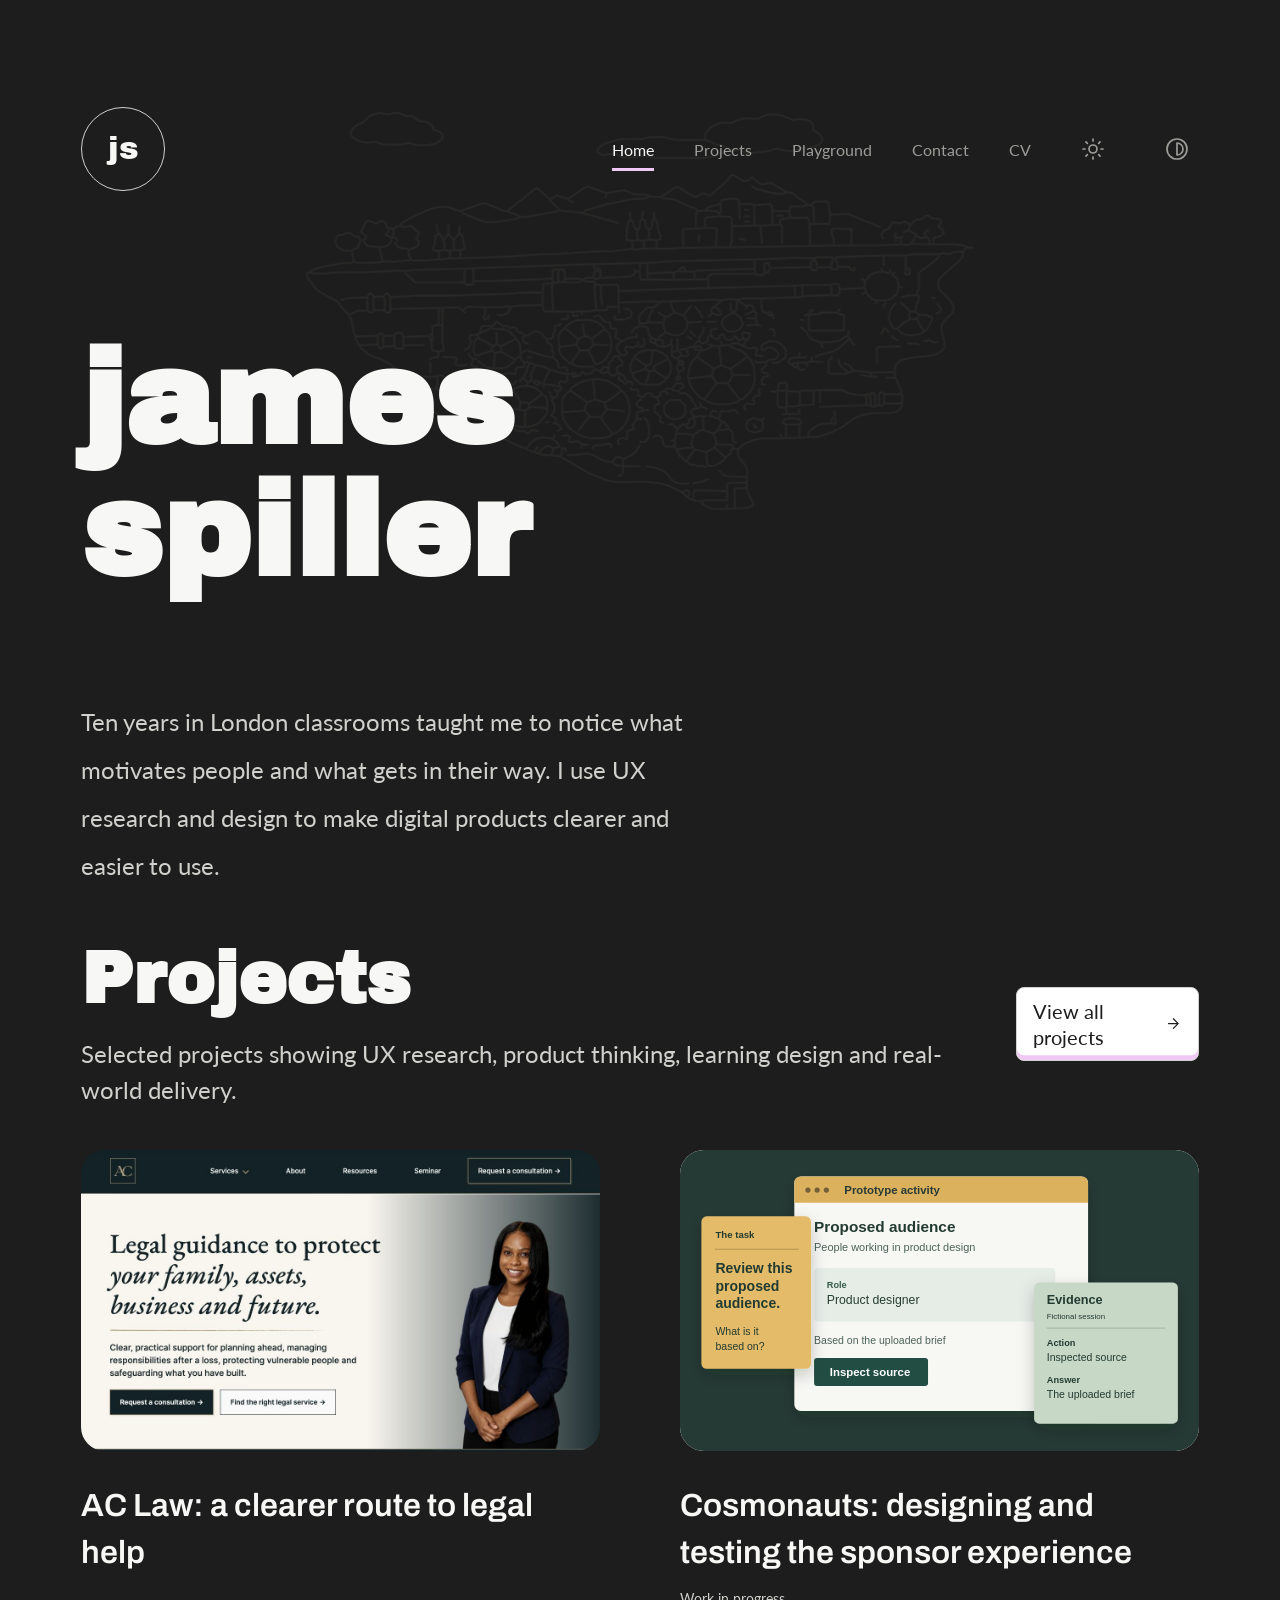
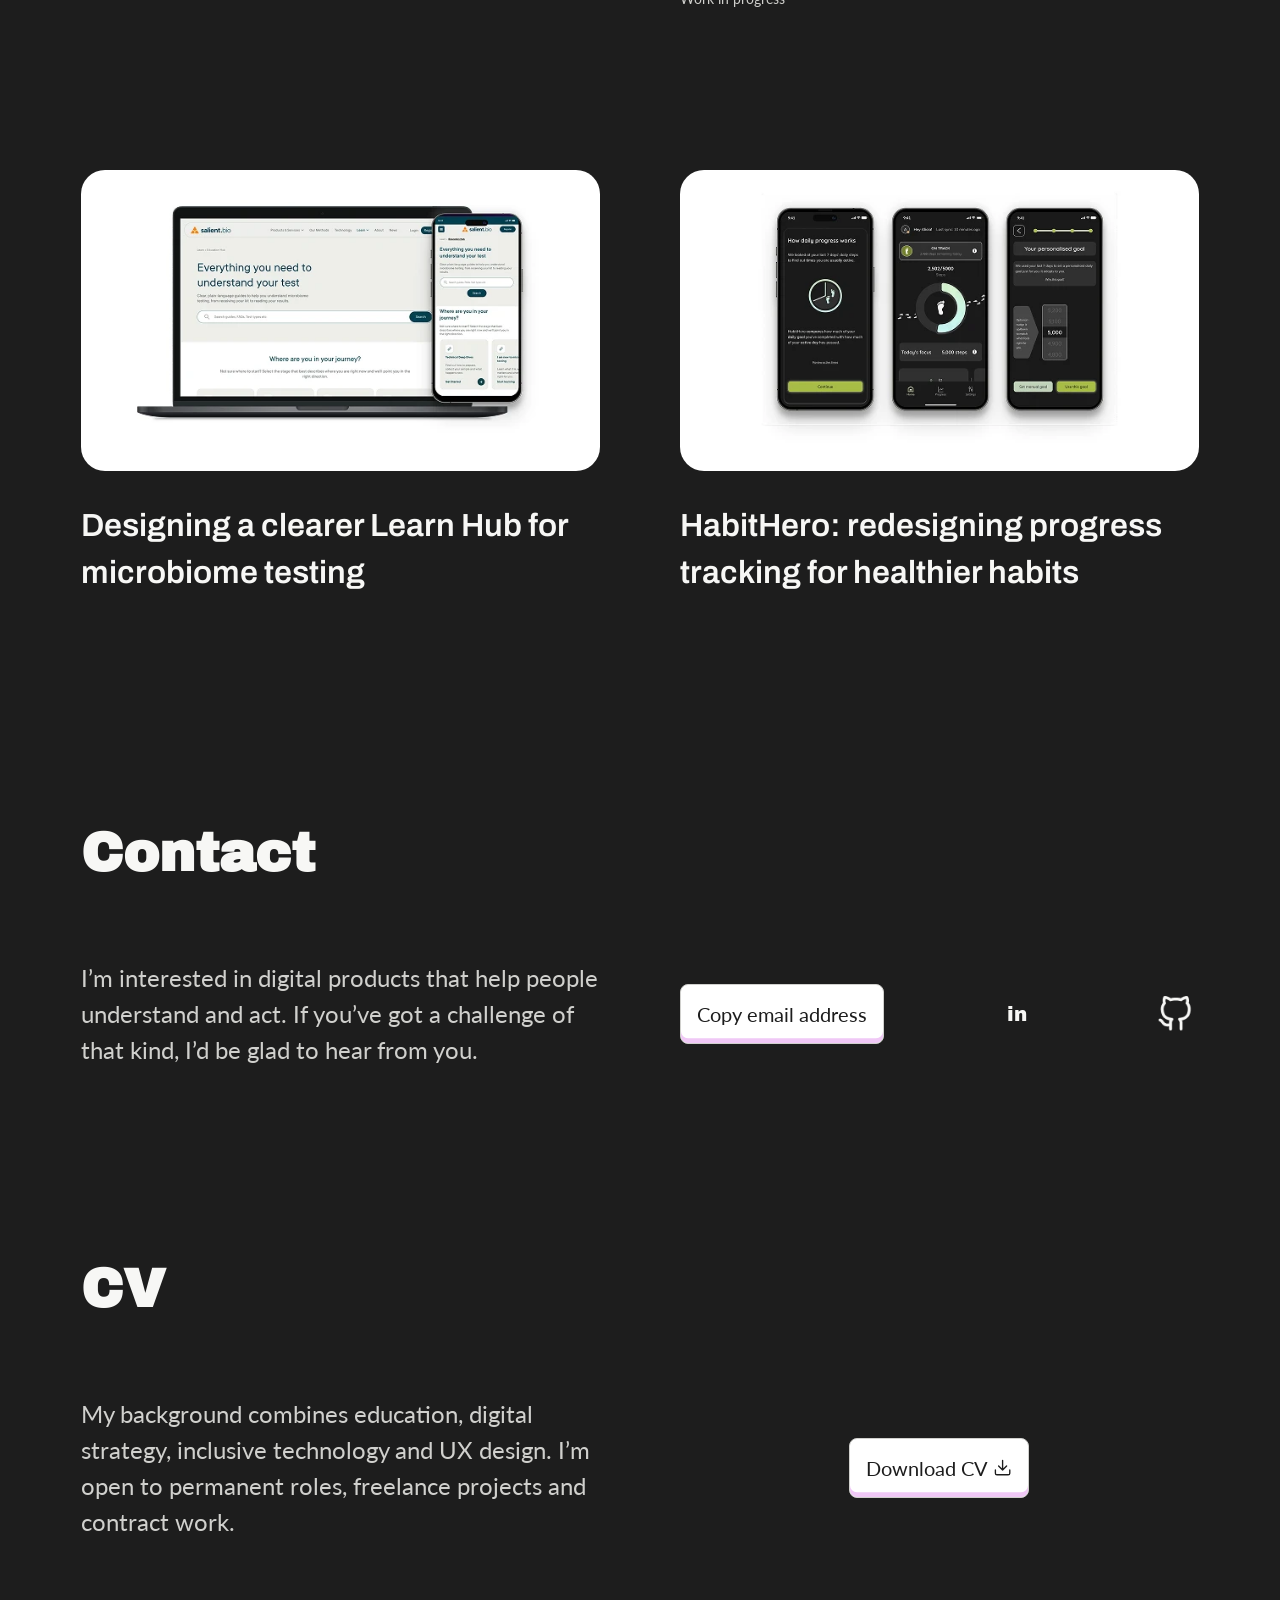
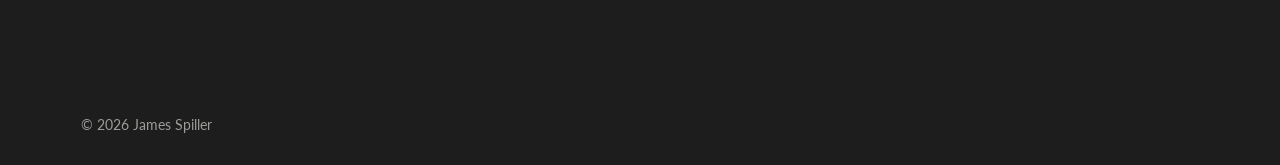
==== commit 939a110b: "Replace Cosmonauts thumbnail with research-layer composition" ====
--- a/index.html
+++ b/index.html
@@ -314,7 +314,7 @@
 
           <article class="project-item project-card-interactive" id="cosmonauts" data-project-href="cosmonauts.html">
           <div class="project-card-normal">
-            <a class="project-image-link cosmonauts-project-image" href="cosmonauts.html" aria-label="View the Cosmonauts case study"><img src="assets/images/project-cosmonauts.jpg" width="613" height="412" loading="lazy" alt="Fictional participant task and audience proposal in the public Cosmonauts testing walkthrough" /></a>
+            <a class="project-image-link" href="cosmonauts.html" aria-label="View the Cosmonauts case study"><img src="assets/images/project-cosmonauts-research-layers.svg" width="1200" height="696" loading="lazy" alt="Illustrative task, prototype and evidence reader showing the Cosmonauts research workflow" /></a>
             <h3><a href="cosmonauts.html">Cosmonauts: designing and testing the sponsor experience</a></h3>
             <p class="project-card-status">Work in progress</p>
             <a class="button-link project-cta" href="cosmonauts.html">View project <svg aria-hidden="true"><use href="#icon-arrow-right"></use></svg></a>
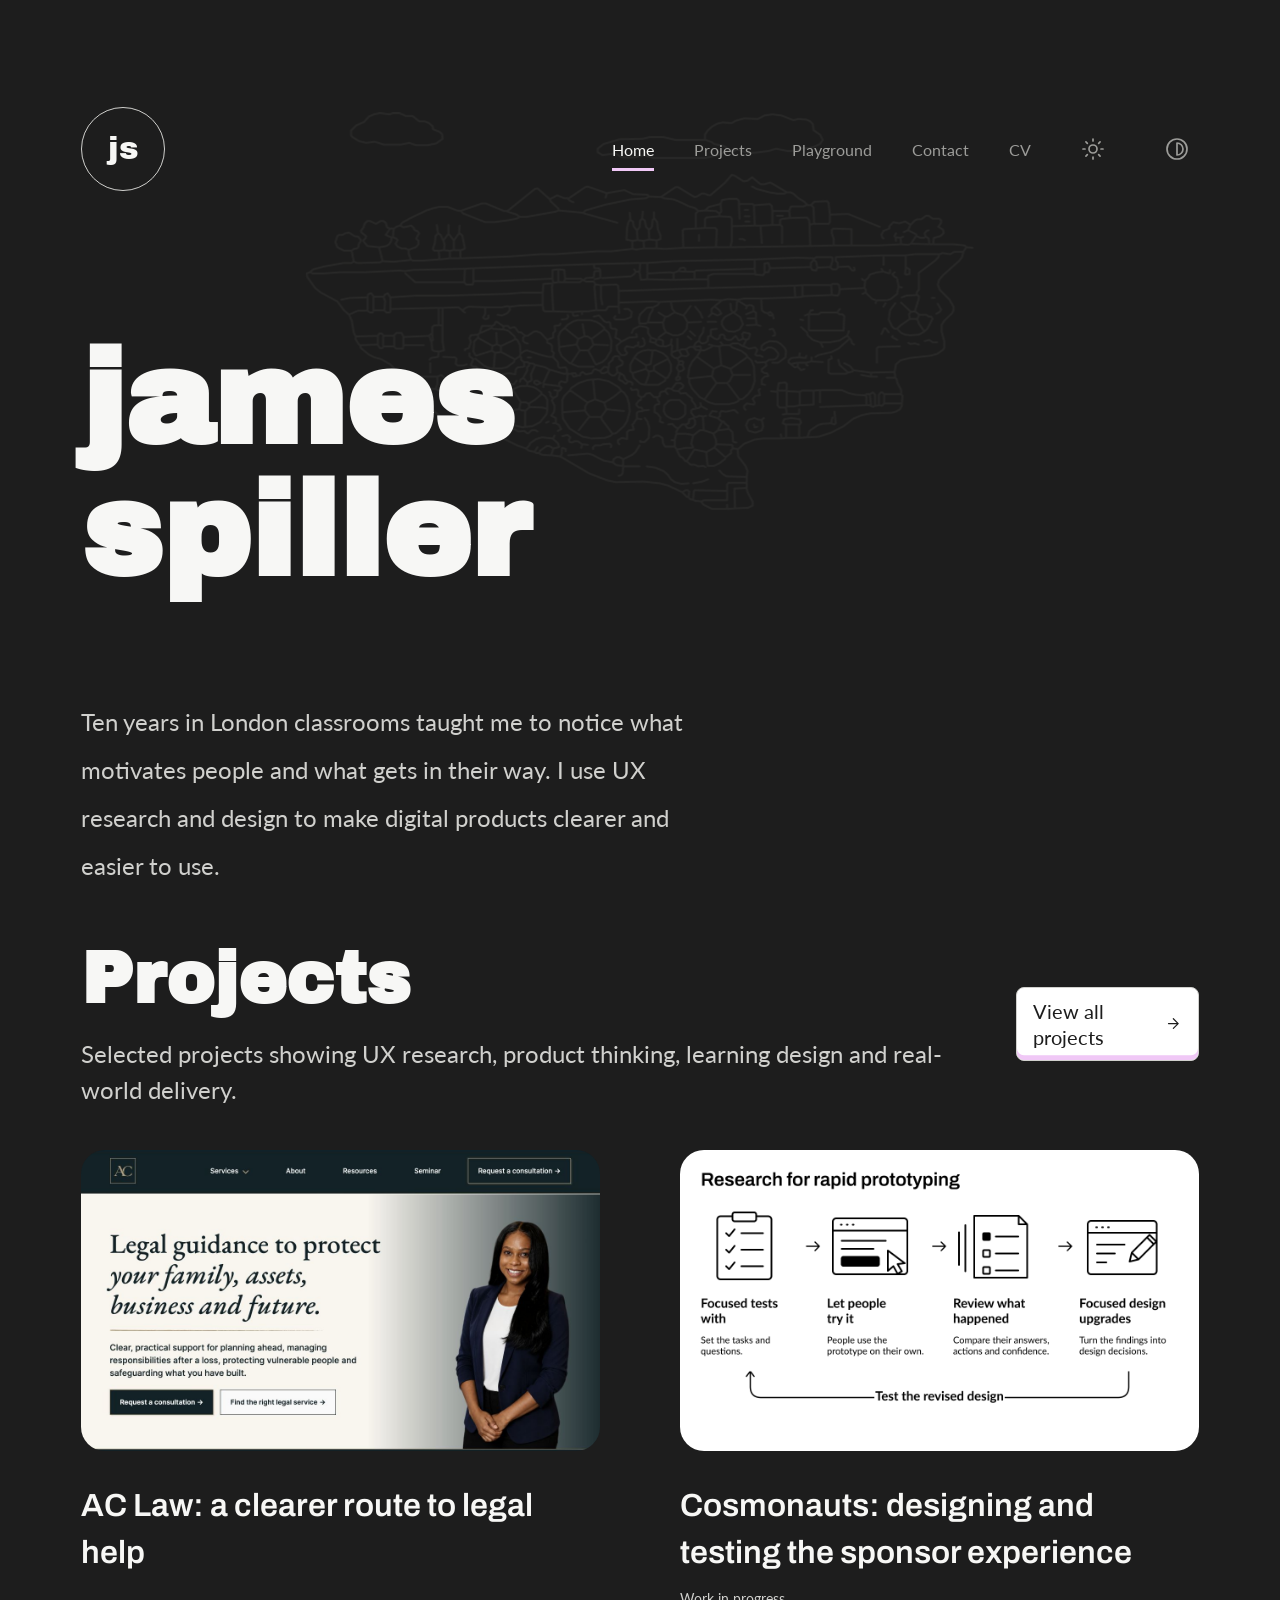
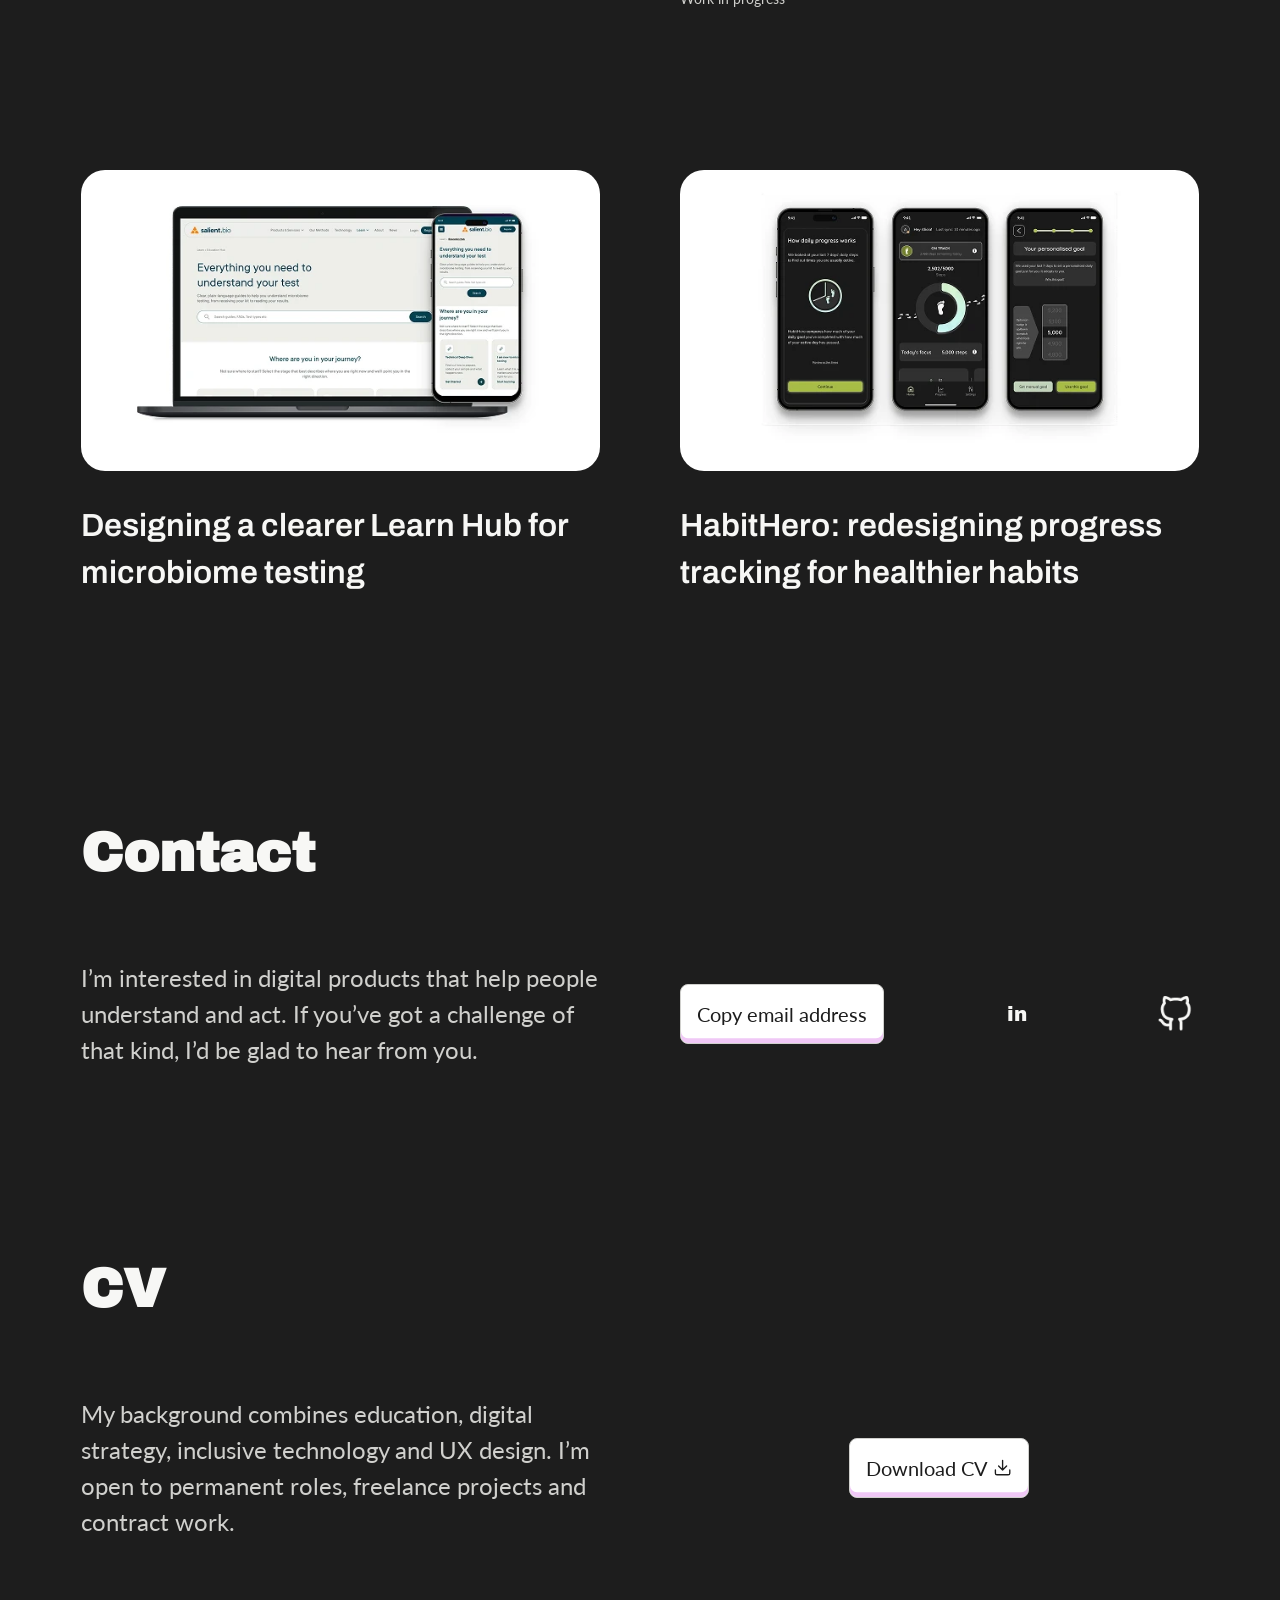
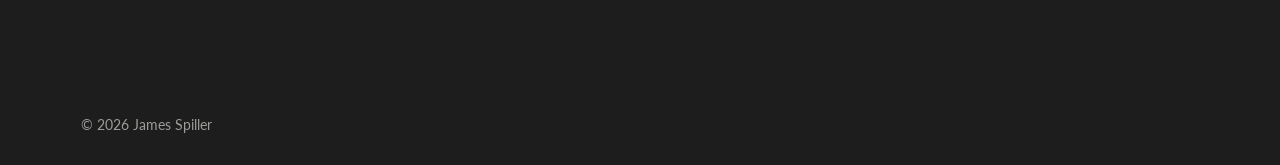
==== commit 8bde5d0b: "Use approved monochrome Cosmonauts process thumbnail" ====
--- a/index.html
+++ b/index.html
@@ -314,7 +314,7 @@
 
           <article class="project-item project-card-interactive" id="cosmonauts" data-project-href="cosmonauts.html">
           <div class="project-card-normal">
-            <a class="project-image-link" href="cosmonauts.html" aria-label="View the Cosmonauts case study"><img src="assets/images/project-cosmonauts-research-layers.svg" width="1200" height="696" loading="lazy" alt="Illustrative task, prototype and evidence reader showing the Cosmonauts research workflow" /></a>
+            <a class="project-image-link" href="cosmonauts.html" aria-label="View the Cosmonauts case study"><img src="assets/images/project-cosmonauts-process.png" width="2480" height="1440" loading="lazy" alt="Research for rapid prototyping: focused tests, independent prototype use, review of responses and actions, design changes and retesting" /></a>
             <h3><a href="cosmonauts.html">Cosmonauts: designing and testing the sponsor experience</a></h3>
             <p class="project-card-status">Work in progress</p>
             <a class="button-link project-cta" href="cosmonauts.html">View project <svg aria-hidden="true"><use href="#icon-arrow-right"></use></svg></a>
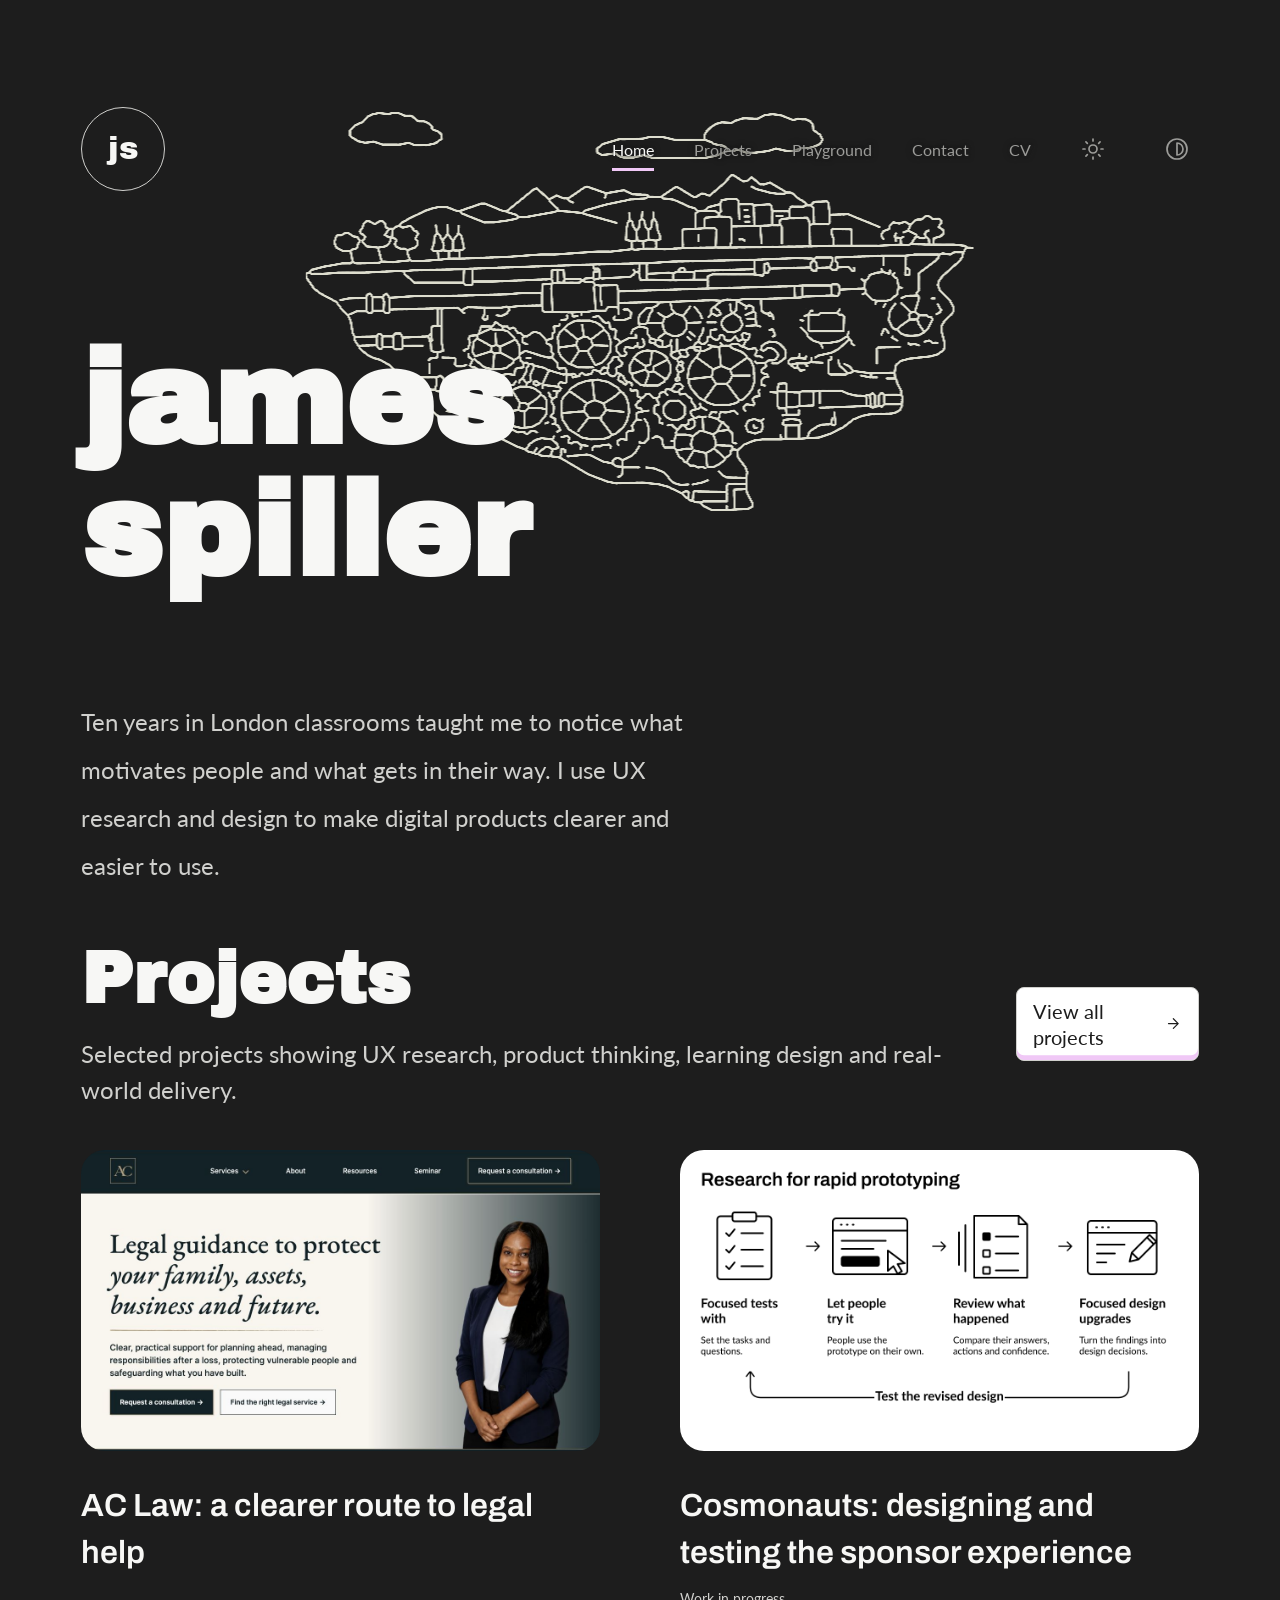
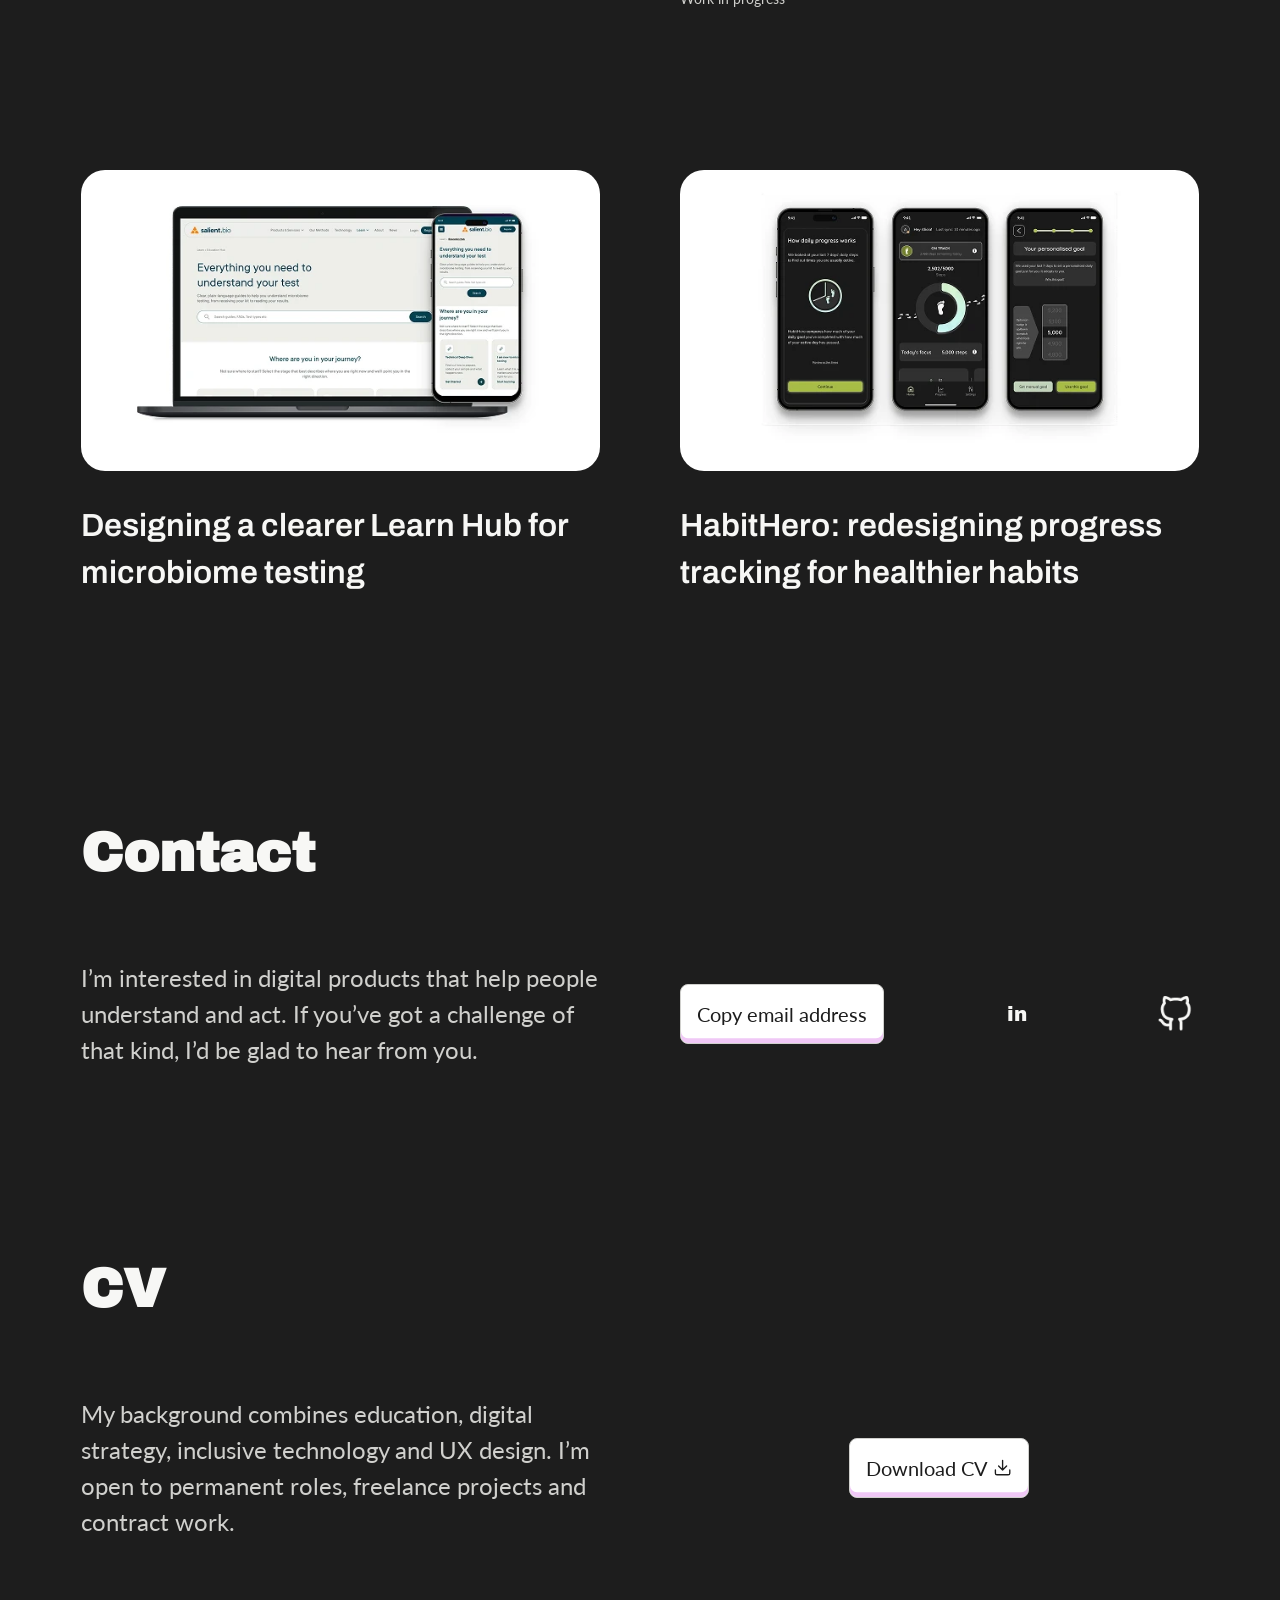
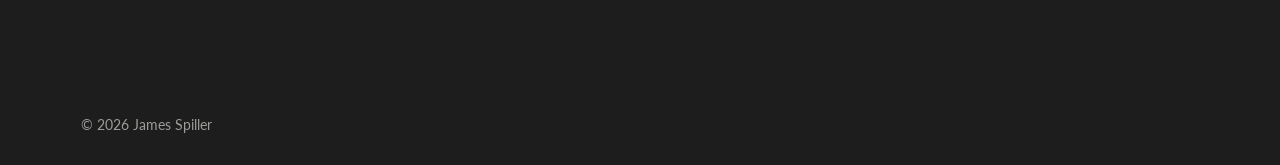
==== commit 514ae524: "Match landing-page dark artwork contrast to Playground" ====
--- a/index.html
+++ b/index.html
@@ -16,7 +16,7 @@
       href="https://fonts.googleapis.com/css2?family=Archivo:wght@400;600;700;900&amp;family=Archivo+Black&amp;family=Lato:wght@400;700&amp;display=swap"
       rel="stylesheet"
     />
-    <link rel="stylesheet" href="styles.css?v=147" />
+    <link rel="stylesheet" href="styles.css?v=148" />
   </head>
   <body id="top" data-page="home">
     <svg class="icon-sprite" aria-hidden="true">
--- a/styles.css
+++ b/styles.css
@@ -1395,6 +1395,39 @@
   transform: translateX(-50%);
 }
 
+/* Use the Playground's dark-mode island contrast on both landing pages. */
+:root[data-theme="dark"] :is(.home-hero .hero-artwork, .projects-hero-art) {
+  background: #eeeede;
+  -webkit-mask-image: url("assets/images/hero-artwork-transparent.png");
+  mask-image: url("assets/images/hero-artwork-transparent.png");
+  opacity: 0.92;
+}
+
+/* Separate navigation lettering from the brighter lines passing behind it. */
+:root[data-theme="dark"]:has(.home-hero, .projects-page-hero) .desktop-nav a {
+  text-shadow: 0 0 3px var(--bg), 0 0 6px var(--bg);
+}
+
+/* Give the stronger linework its own space beside the Projects copy. */
+@media (min-width: 761px) {
+  :root[data-theme="dark"] .projects-hero-art {
+    left: auto;
+    right: var(--page-gutter);
+    width: min(41.82rem, 46vw);
+    transform: none;
+  }
+
+  :root[data-theme="dark"] .projects-page-hero p {
+    max-width: 34ch;
+  }
+}
+
+@media (max-width: 760px) {
+  :root[data-theme="dark"] .projects-page-hero {
+    padding-top: calc(54vw - 1rem);
+  }
+}
+
 .projects-page-hero .site-shell {
   position: relative;
   z-index: 1;
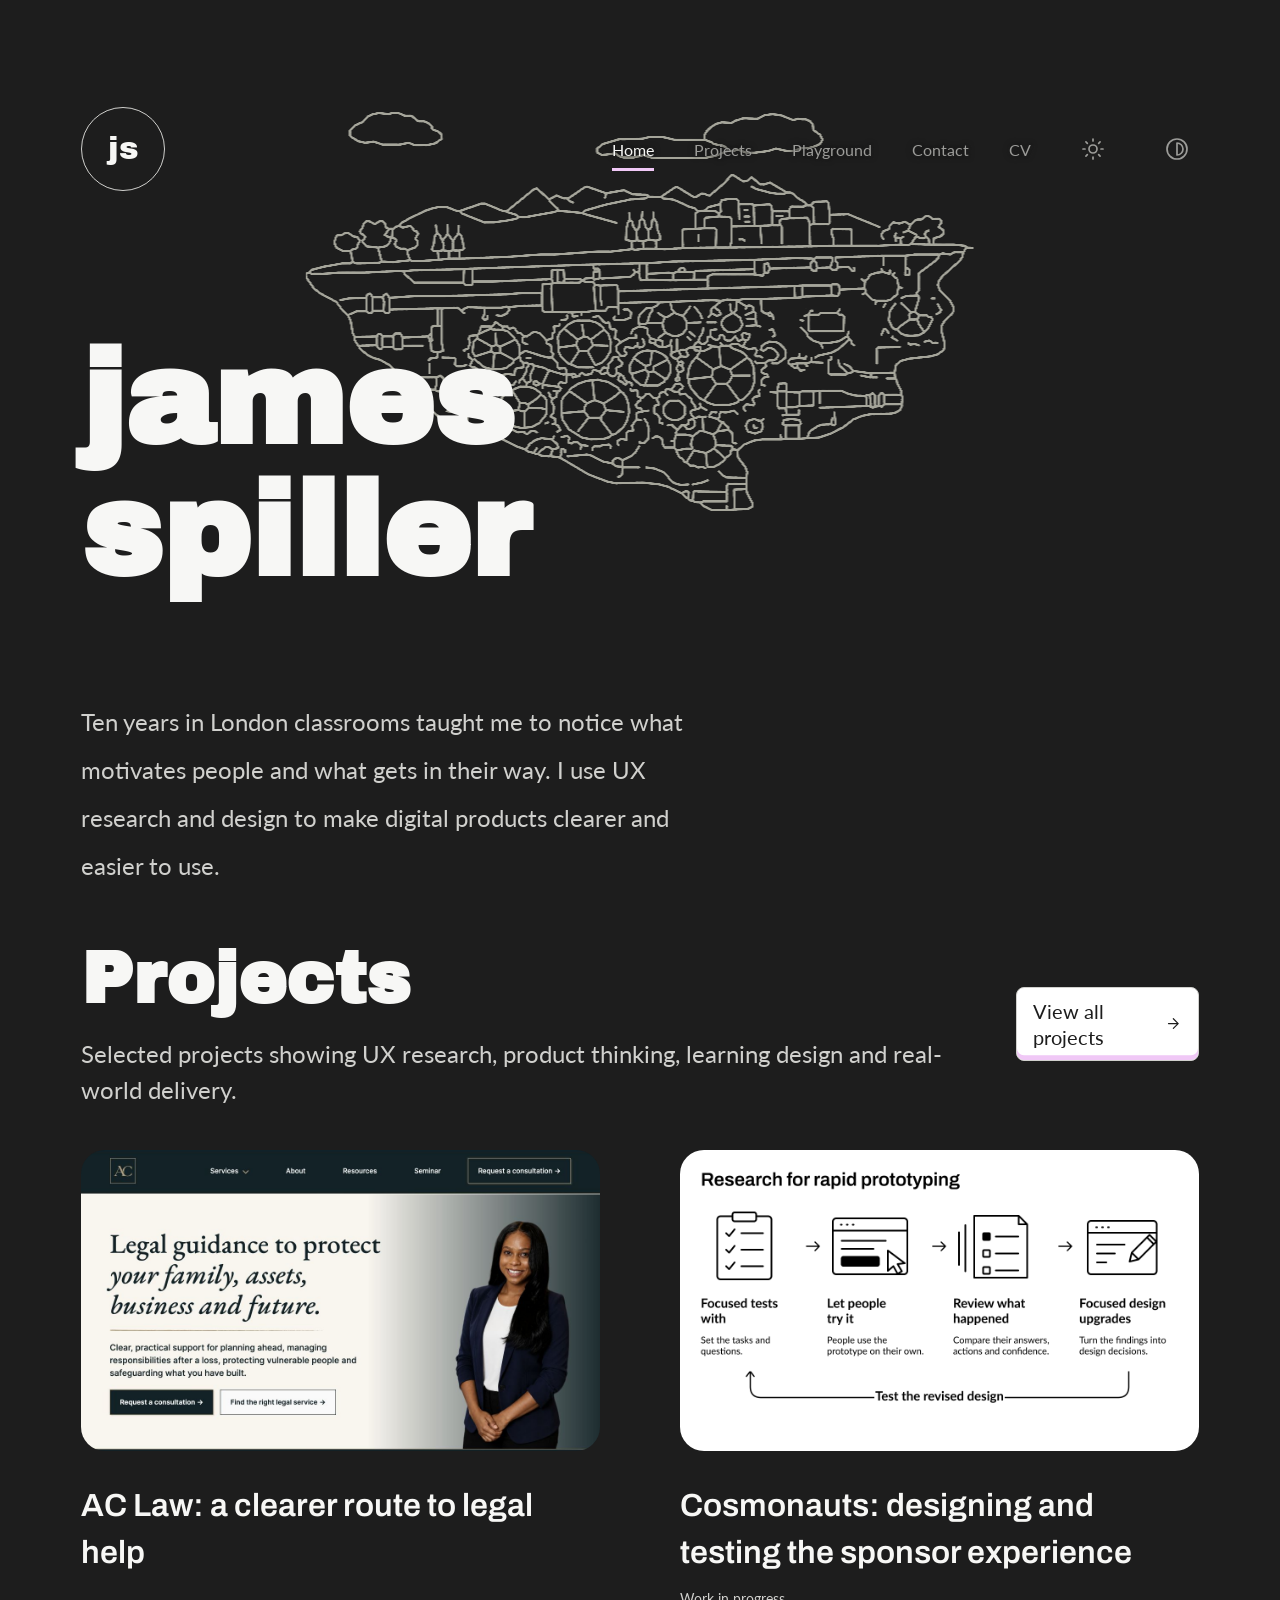
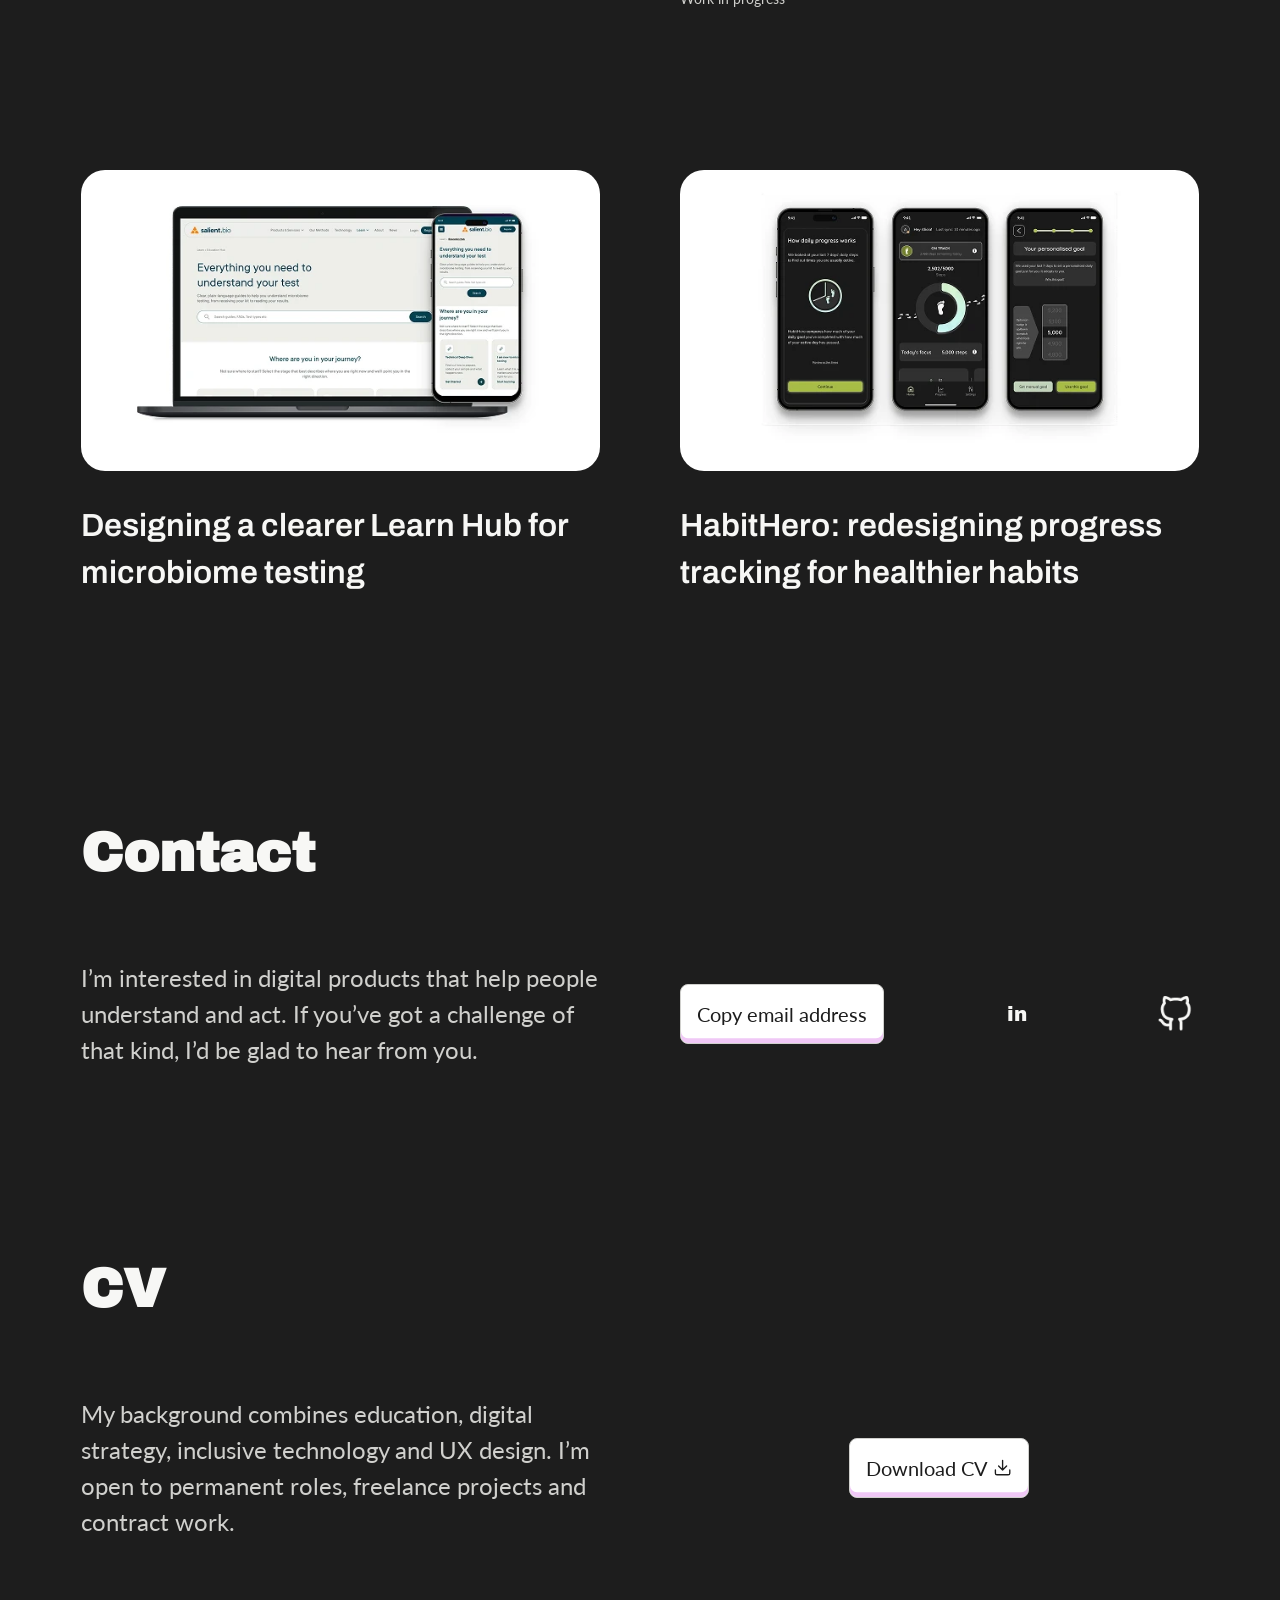
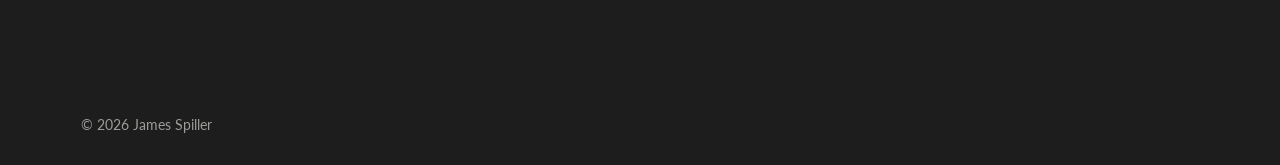
==== commit 978169f2: "Soften homepage dark island behind the name" ====
--- a/index.html
+++ b/index.html
@@ -16,7 +16,7 @@
       href="https://fonts.googleapis.com/css2?family=Archivo:wght@400;600;700;900&amp;family=Archivo+Black&amp;family=Lato:wght@400;700&amp;display=swap"
       rel="stylesheet"
     />
-    <link rel="stylesheet" href="styles.css?v=148" />
+    <link rel="stylesheet" href="styles.css?v=149" />
   </head>
   <body id="top" data-page="home">
     <svg class="icon-sprite" aria-hidden="true">
--- a/styles.css
+++ b/styles.css
@@ -1403,6 +1403,11 @@
   opacity: 0.92;
 }
 
+/* Keep the homepage name dominant over its background illustration. */
+:root[data-theme="dark"] .home-hero .hero-artwork {
+  opacity: 0.65;
+}
+
 /* Separate navigation lettering from the brighter lines passing behind it. */
 :root[data-theme="dark"]:has(.home-hero, .projects-page-hero) .desktop-nav a {
   text-shadow: 0 0 3px var(--bg), 0 0 6px var(--bg);
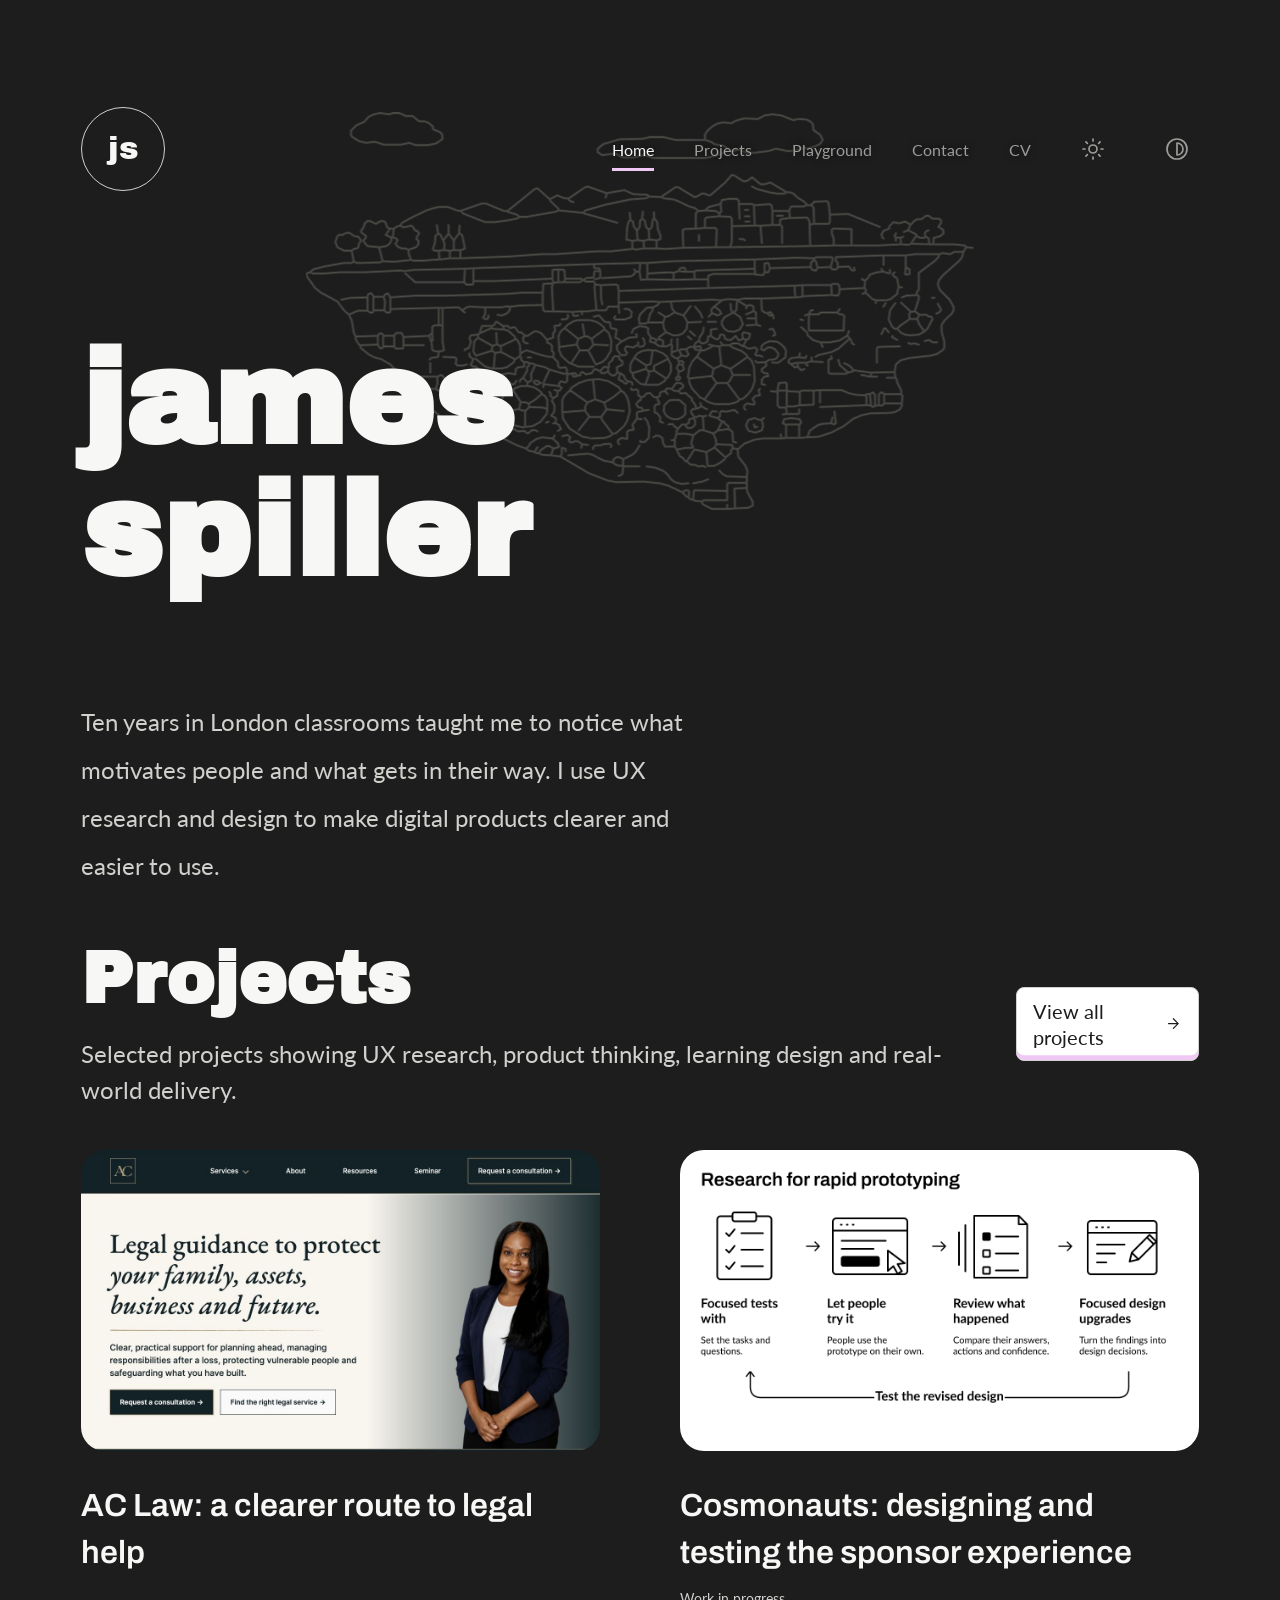
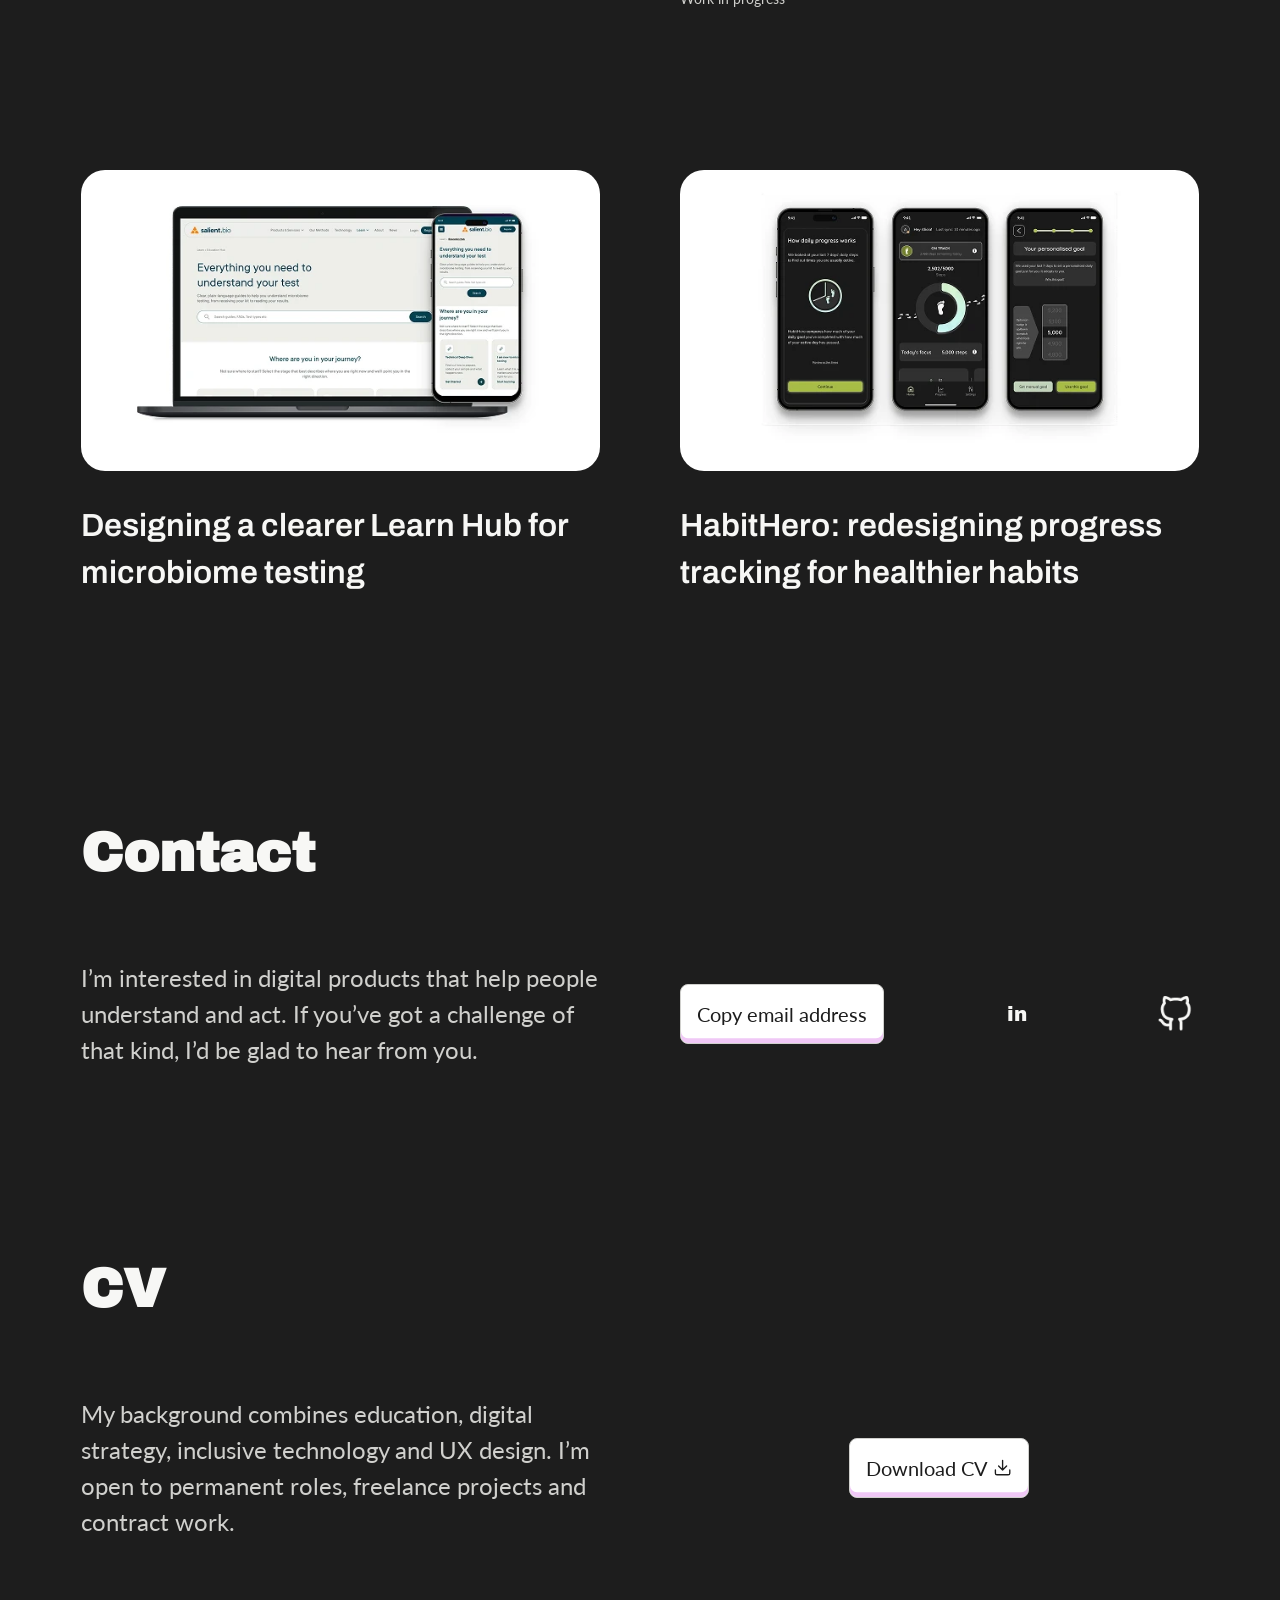
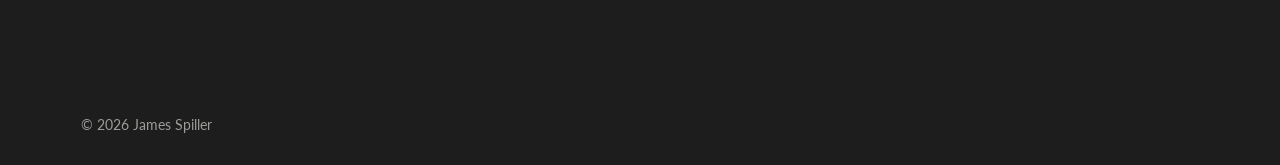
==== commit 0c409659: "Align shared island artwork and add quiet Projects trace" ====
--- a/index.html
+++ b/index.html
@@ -16,7 +16,7 @@
       href="https://fonts.googleapis.com/css2?family=Archivo:wght@400;600;700;900&amp;family=Archivo+Black&amp;family=Lato:wght@400;700&amp;display=swap"
       rel="stylesheet"
     />
-    <link rel="stylesheet" href="styles.css?v=149" />
+    <link rel="stylesheet" href="styles.css?v=151" />
   </head>
   <body id="top" data-page="home">
     <svg class="icon-sprite" aria-hidden="true">
@@ -109,8 +109,10 @@
     <main>
       <section class="home-hero" aria-labelledby="hero-title">
         <div class="site-shell hero-main">
-          <span class="hero-artwork" aria-hidden="true"></span>
-          <span class="hero-sheen-layer" aria-hidden="true"></span>
+          <div class="island-scene" aria-hidden="true">
+            <span class="hero-artwork"></span>
+            <span class="hero-sheen-layer"></span>
+          </div>
           <span class="hero-fireworks-layer" aria-hidden="true">
             <svg class="hero-fireworks-vector" viewBox="0 0 669 399" focusable="false">
               <defs>
@@ -422,6 +424,6 @@
       </div>
     </footer>
 
-    <script src="scripts.js?v=36"></script>
+    <script src="scripts.js?v=37"></script>
   </body>
 </html>
--- a/styles.css
+++ b/styles.css
@@ -1,5 +1,6 @@
 :root {
   color-scheme: dark;
+  --island-dark-opacity: 0.65;
   /* Primitive colours */
   --colour-neutral-0: #ffffff;
   --colour-neutral-50: #f7f7f5;
@@ -486,33 +487,35 @@
   min-height: 21.5rem;
 }
 
-.hero-artwork {
+/* Both heroes share the same island coordinates beneath the header. */
+.island-scene {
   position: absolute;
   z-index: 0;
-  top: -11.625rem;
+  top: calc(-11.625rem - var(--hero-offset, 0rem));
   left: 50%;
-  display: block;
   width: 41.82rem;
   aspect-ratio: 669 / 399;
+  pointer-events: none;
+  transform: translateX(-50%);
+}
+
+.hero-artwork,
+.hero-sheen-layer {
+  position: absolute;
+  inset: 0;
+  display: block;
+  pointer-events: none;
+}
+
+.hero-artwork {
   background: var(--line);
   -webkit-mask: url("assets/images/hero-artwork-transparent-2x.png") center / contain no-repeat;
   mask: url("assets/images/hero-artwork-transparent-2x.png") center / contain no-repeat;
   opacity: 0.75;
-  pointer-events: none;
-  transform: translateX(-50%);
 }
 
 .hero-sheen-layer {
-  position: absolute;
-  z-index: 0;
-  top: -11.625rem;
-  left: 50%;
-  display: block;
-  width: 41.82rem;
-  aspect-ratio: 669 / 399;
   mix-blend-mode: screen;
-  pointer-events: none;
-  transform: translateX(-50%);
 }
 
 .hero-sheen-vector {
@@ -1373,64 +1376,26 @@
 }
 
 .projects-page-hero {
+  --hero-offset: -5.625rem;
   position: relative;
   min-height: 22rem;
-  margin-top: -5.625rem;
+  margin-top: var(--hero-offset);
   padding-top: 4.25rem;
 }
 
-.projects-hero-art {
-  position: absolute;
-  z-index: 0;
-  top: -6rem;
-  left: 50%;
-  display: block;
-  width: 41.82rem;
-  aspect-ratio: 669 / 399;
-  background: var(--line);
-  -webkit-mask: url("assets/images/hero-artwork-transparent.png") center / contain no-repeat;
-  mask: url("assets/images/hero-artwork-transparent.png") center / contain no-repeat;
+.projects-page-hero .hero-artwork {
   opacity: 0.18;
-  pointer-events: none;
-  transform: translateX(-50%);
-}
-
-/* Use the Playground's dark-mode island contrast on both landing pages. */
-:root[data-theme="dark"] :is(.home-hero .hero-artwork, .projects-hero-art) {
+}
+
+/* Keep dark-mode island contrast consistent across the portfolio. */
+:root[data-theme="dark"] .island-scene .hero-artwork {
   background: #eeeede;
-  -webkit-mask-image: url("assets/images/hero-artwork-transparent.png");
-  mask-image: url("assets/images/hero-artwork-transparent.png");
-  opacity: 0.92;
-}
-
-/* Keep the homepage name dominant over its background illustration. */
-:root[data-theme="dark"] .home-hero .hero-artwork {
-  opacity: 0.65;
+  opacity: var(--island-dark-opacity);
 }
 
 /* Separate navigation lettering from the brighter lines passing behind it. */
 :root[data-theme="dark"]:has(.home-hero, .projects-page-hero) .desktop-nav a {
   text-shadow: 0 0 3px var(--bg), 0 0 6px var(--bg);
-}
-
-/* Give the stronger linework its own space beside the Projects copy. */
-@media (min-width: 761px) {
-  :root[data-theme="dark"] .projects-hero-art {
-    left: auto;
-    right: var(--page-gutter);
-    width: min(41.82rem, 46vw);
-    transform: none;
-  }
-
-  :root[data-theme="dark"] .projects-page-hero p {
-    max-width: 34ch;
-  }
-}
-
-@media (max-width: 760px) {
-  :root[data-theme="dark"] .projects-page-hero {
-    padding-top: calc(54vw - 1rem);
-  }
 }
 
 .projects-page-hero .site-shell {
@@ -4184,8 +4149,7 @@
     min-height: auto;
   }
 
-  .hero-artwork,
-  .hero-sheen-layer,
+  .island-scene,
   .skill-row {
     display: none;
   }
@@ -4360,11 +4324,6 @@
     min-height: auto;
     margin-top: 0;
     padding-block: 3rem 2.5rem;
-  }
-
-  .projects-hero-art {
-    top: -3rem;
-    width: 90vw;
   }
 
   .projects-page-hero h1,
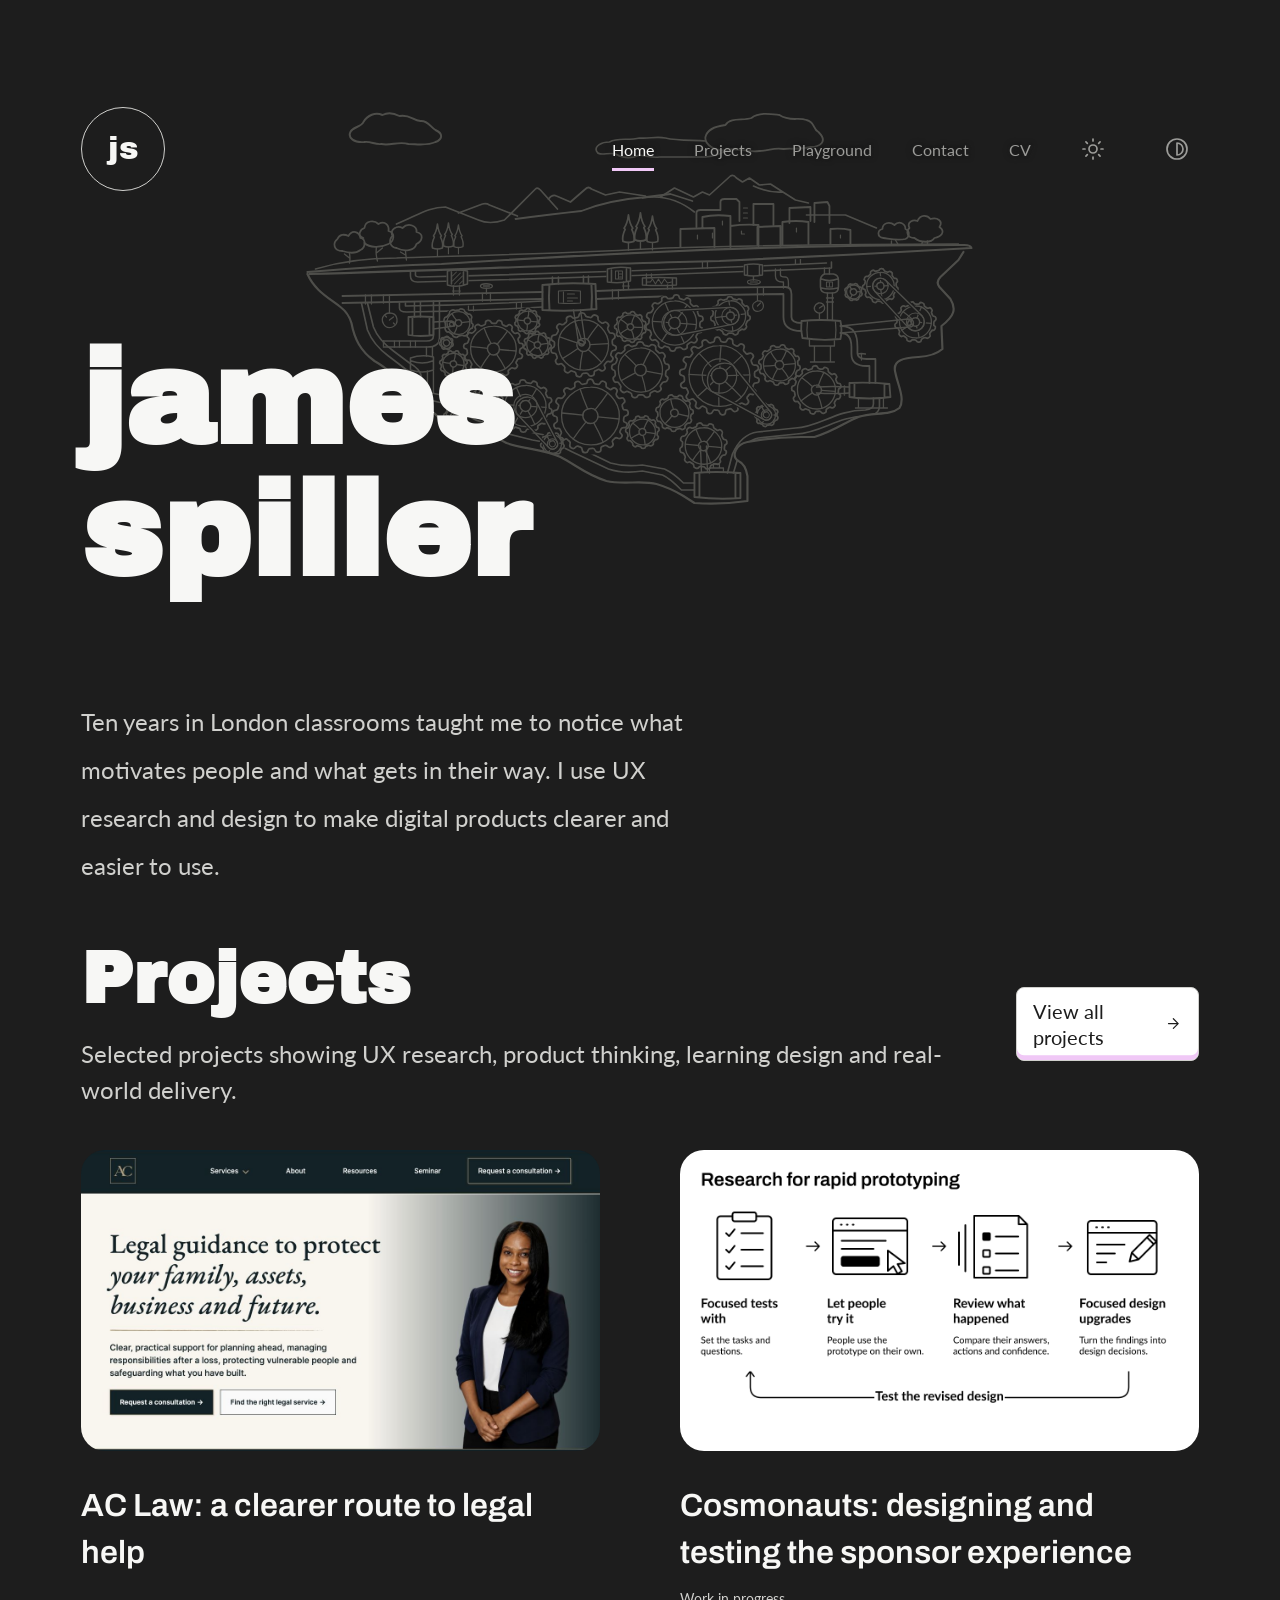
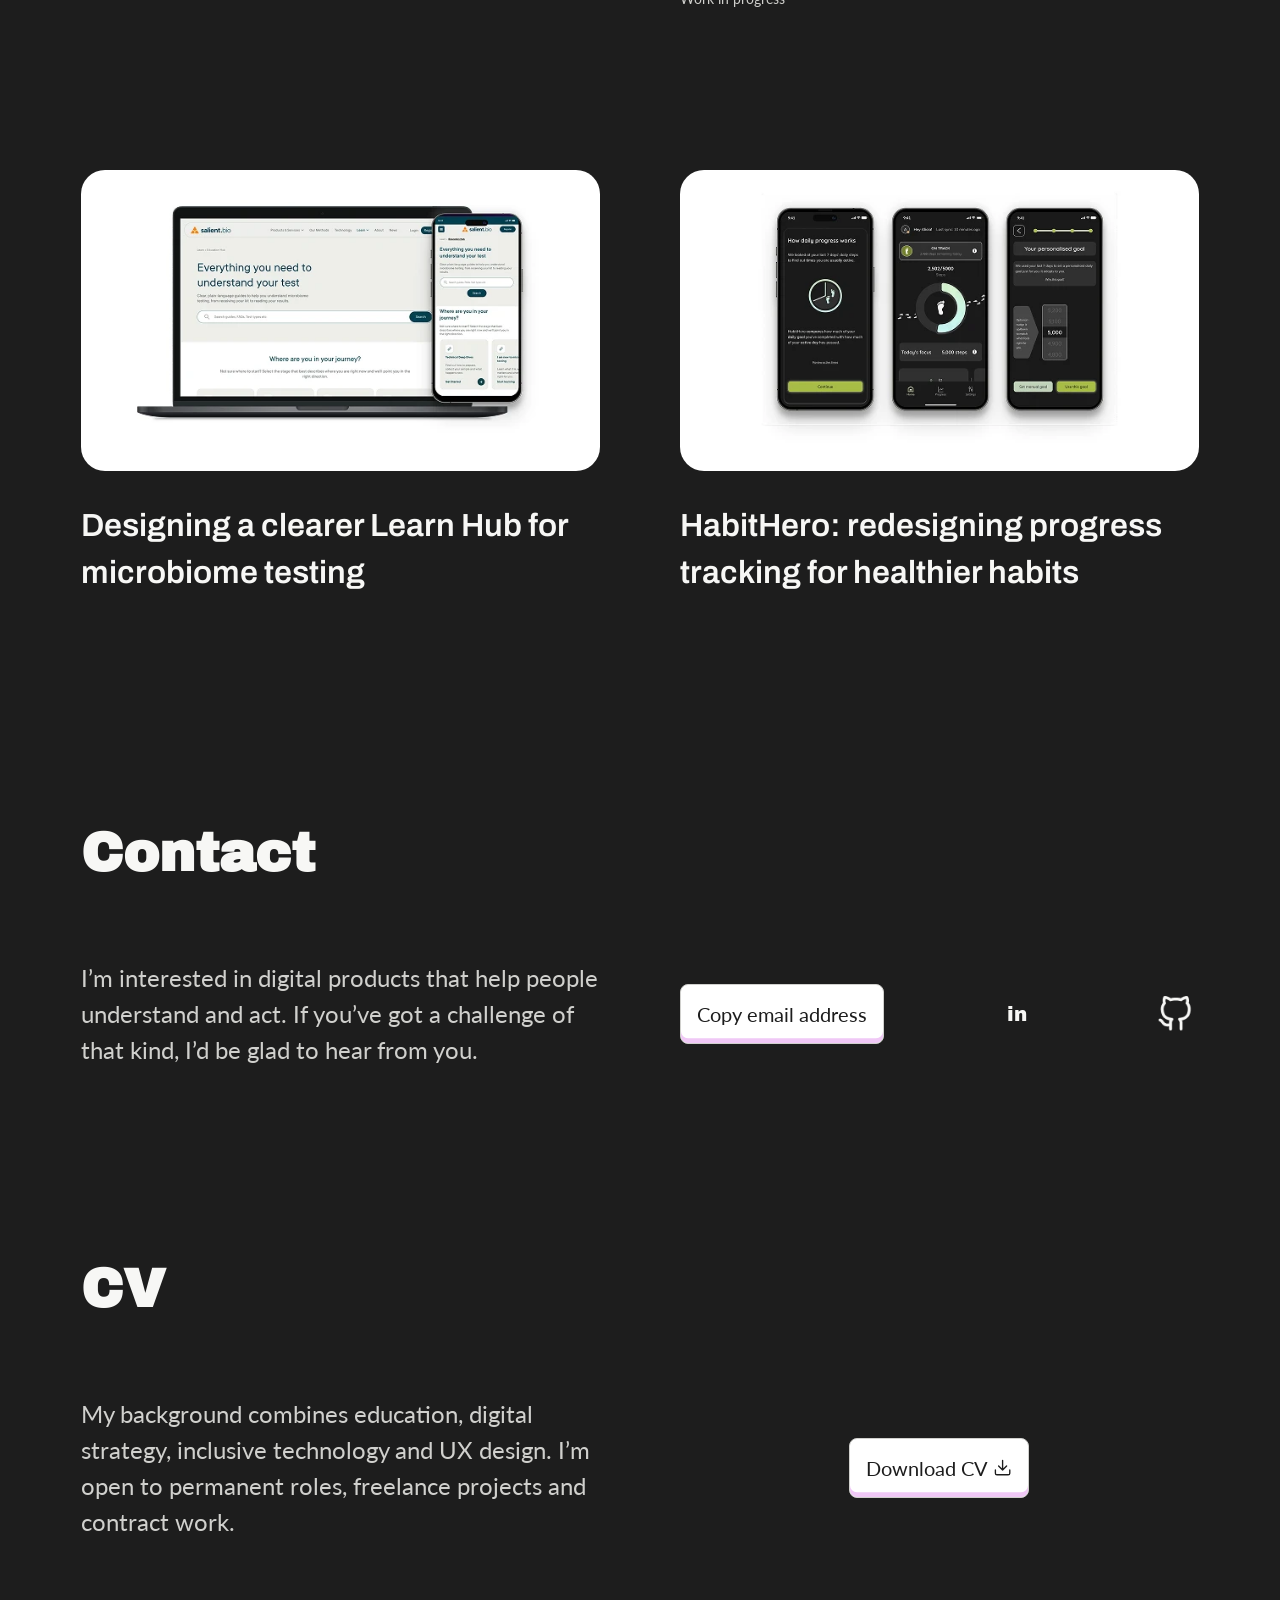
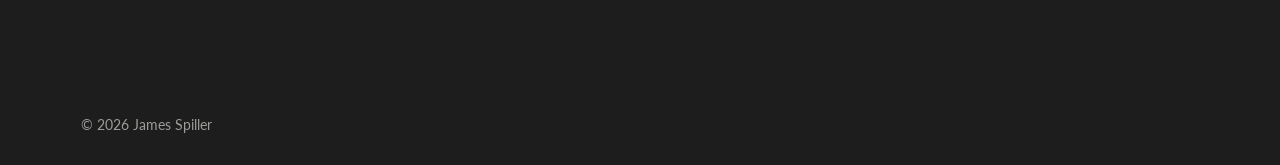
==== commit 7617c7df: "Publish refined hand-drawn island across portfolio" ====
--- a/index.html
+++ b/index.html
@@ -16,7 +16,7 @@
       href="https://fonts.googleapis.com/css2?family=Archivo:wght@400;600;700;900&amp;family=Archivo+Black&amp;family=Lato:wght@400;700&amp;display=swap"
       rel="stylesheet"
     />
-    <link rel="stylesheet" href="styles.css?v=151" />
+    <link rel="stylesheet" href="styles.css?v=152" />
   </head>
   <body id="top" data-page="home">
     <svg class="icon-sprite" aria-hidden="true">
@@ -424,6 +424,6 @@
       </div>
     </footer>
 
-    <script src="scripts.js?v=37"></script>
+    <script src="scripts.js?v=39"></script>
   </body>
 </html>
--- a/styles.css
+++ b/styles.css
@@ -509,8 +509,8 @@
 
 .hero-artwork {
   background: var(--line);
-  -webkit-mask: url("assets/images/hero-artwork-transparent-2x.png") center / contain no-repeat;
-  mask: url("assets/images/hero-artwork-transparent-2x.png") center / contain no-repeat;
+  -webkit-mask: url("assets/images/island-hand-drawn.svg") center / contain no-repeat;
+  mask: url("assets/images/island-hand-drawn.svg") center / contain no-repeat;
   opacity: 0.75;
 }
 
